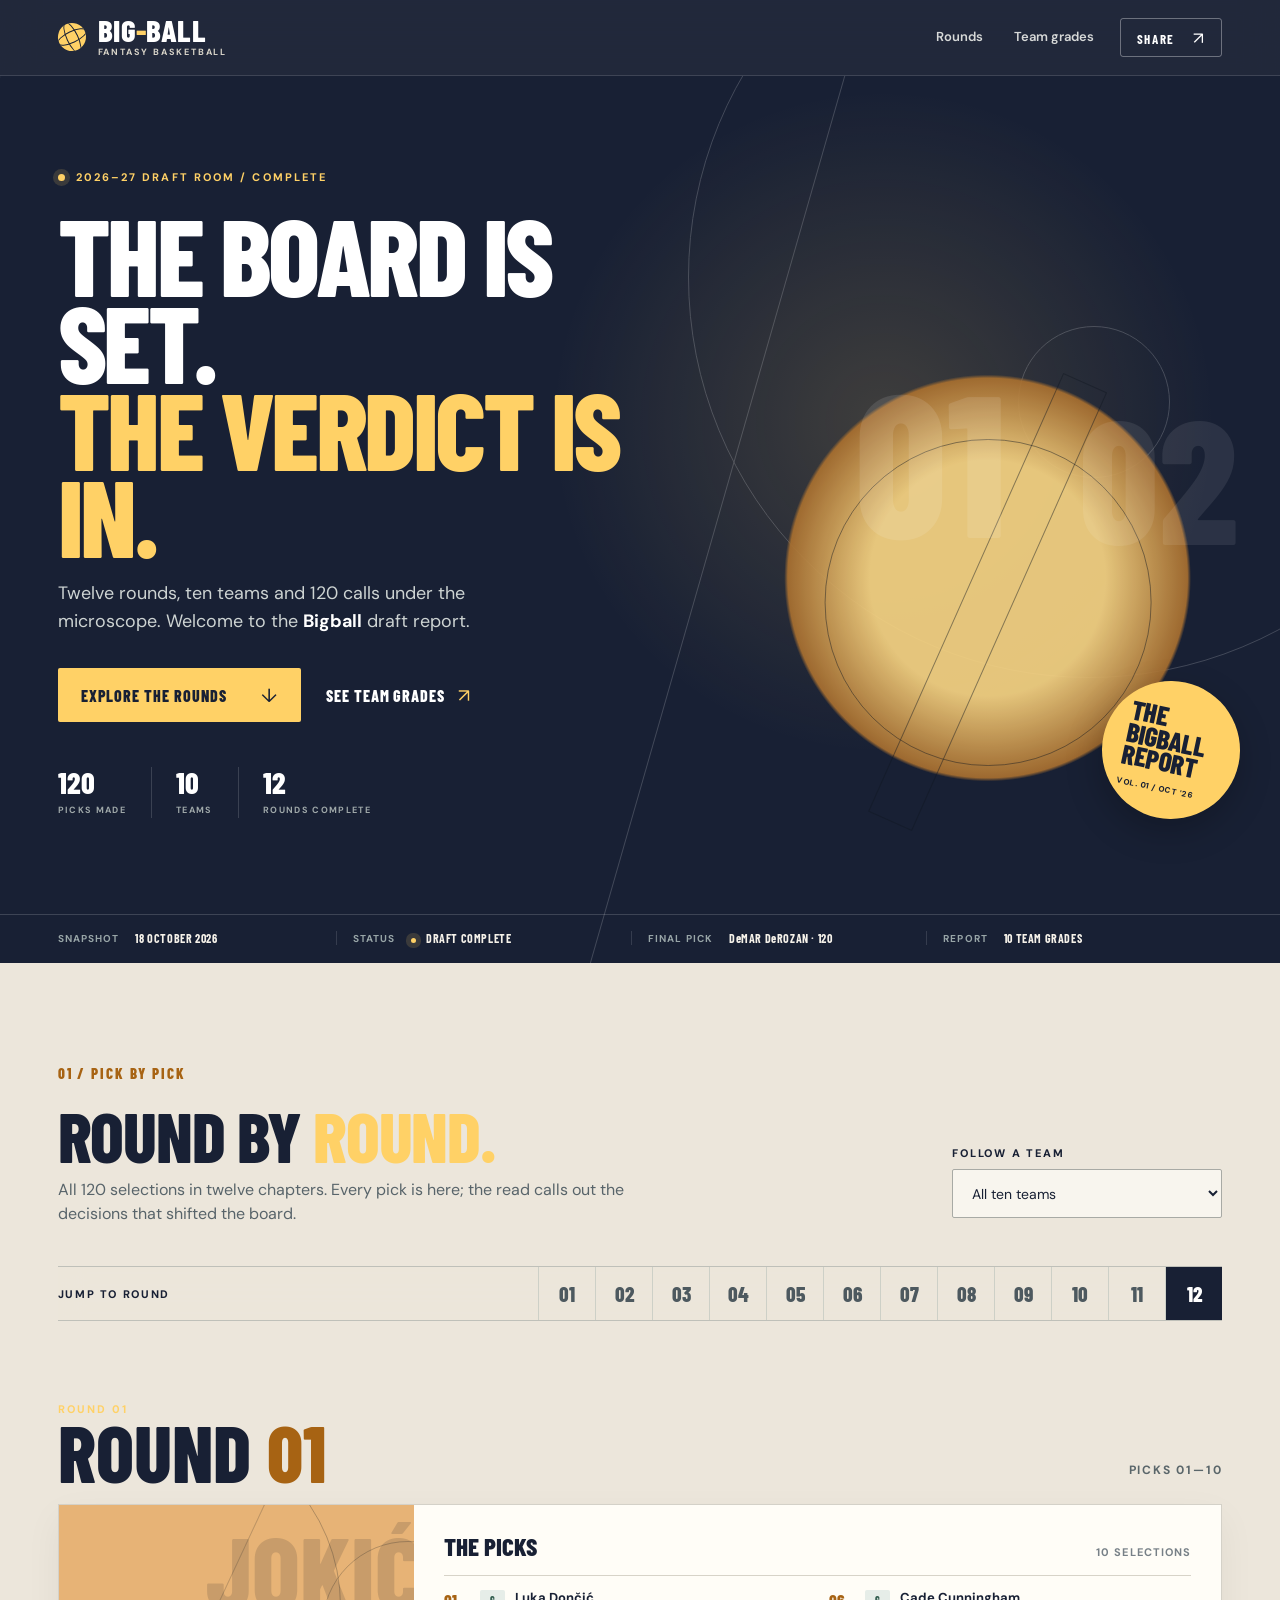
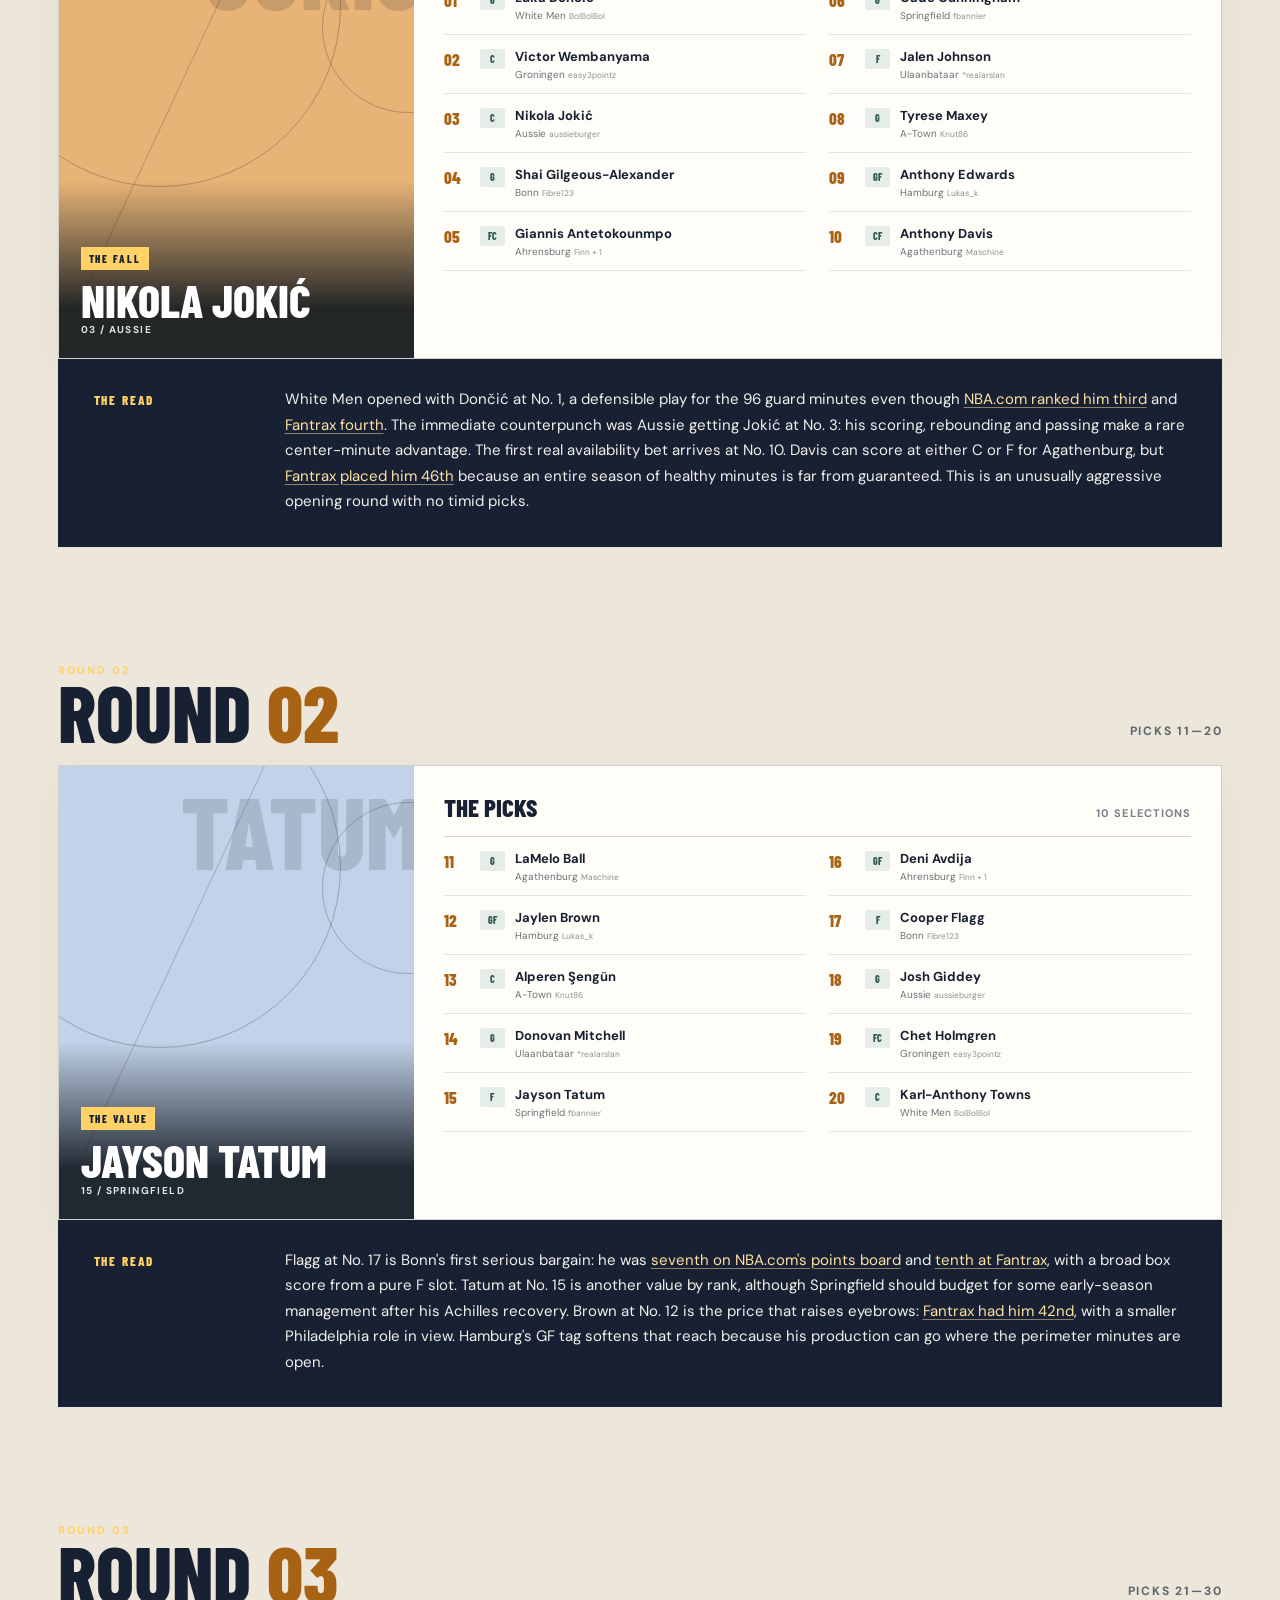
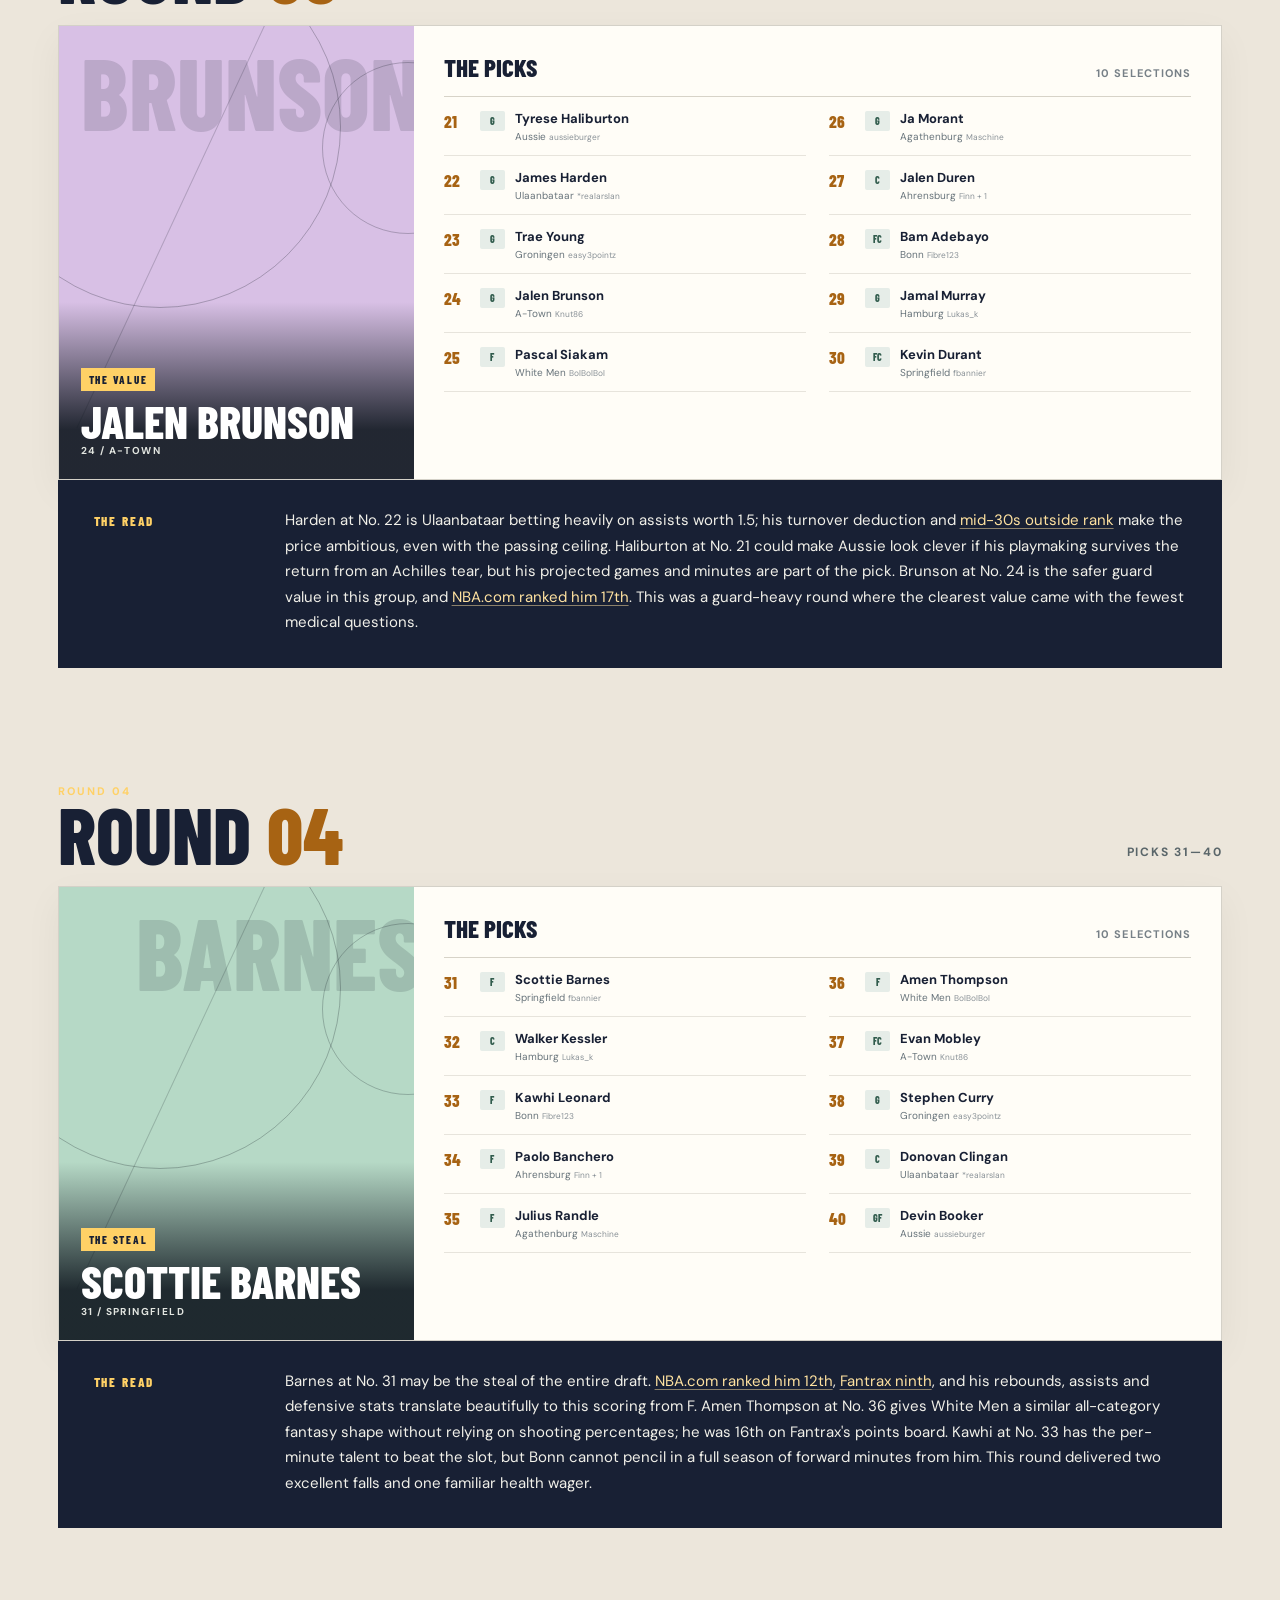
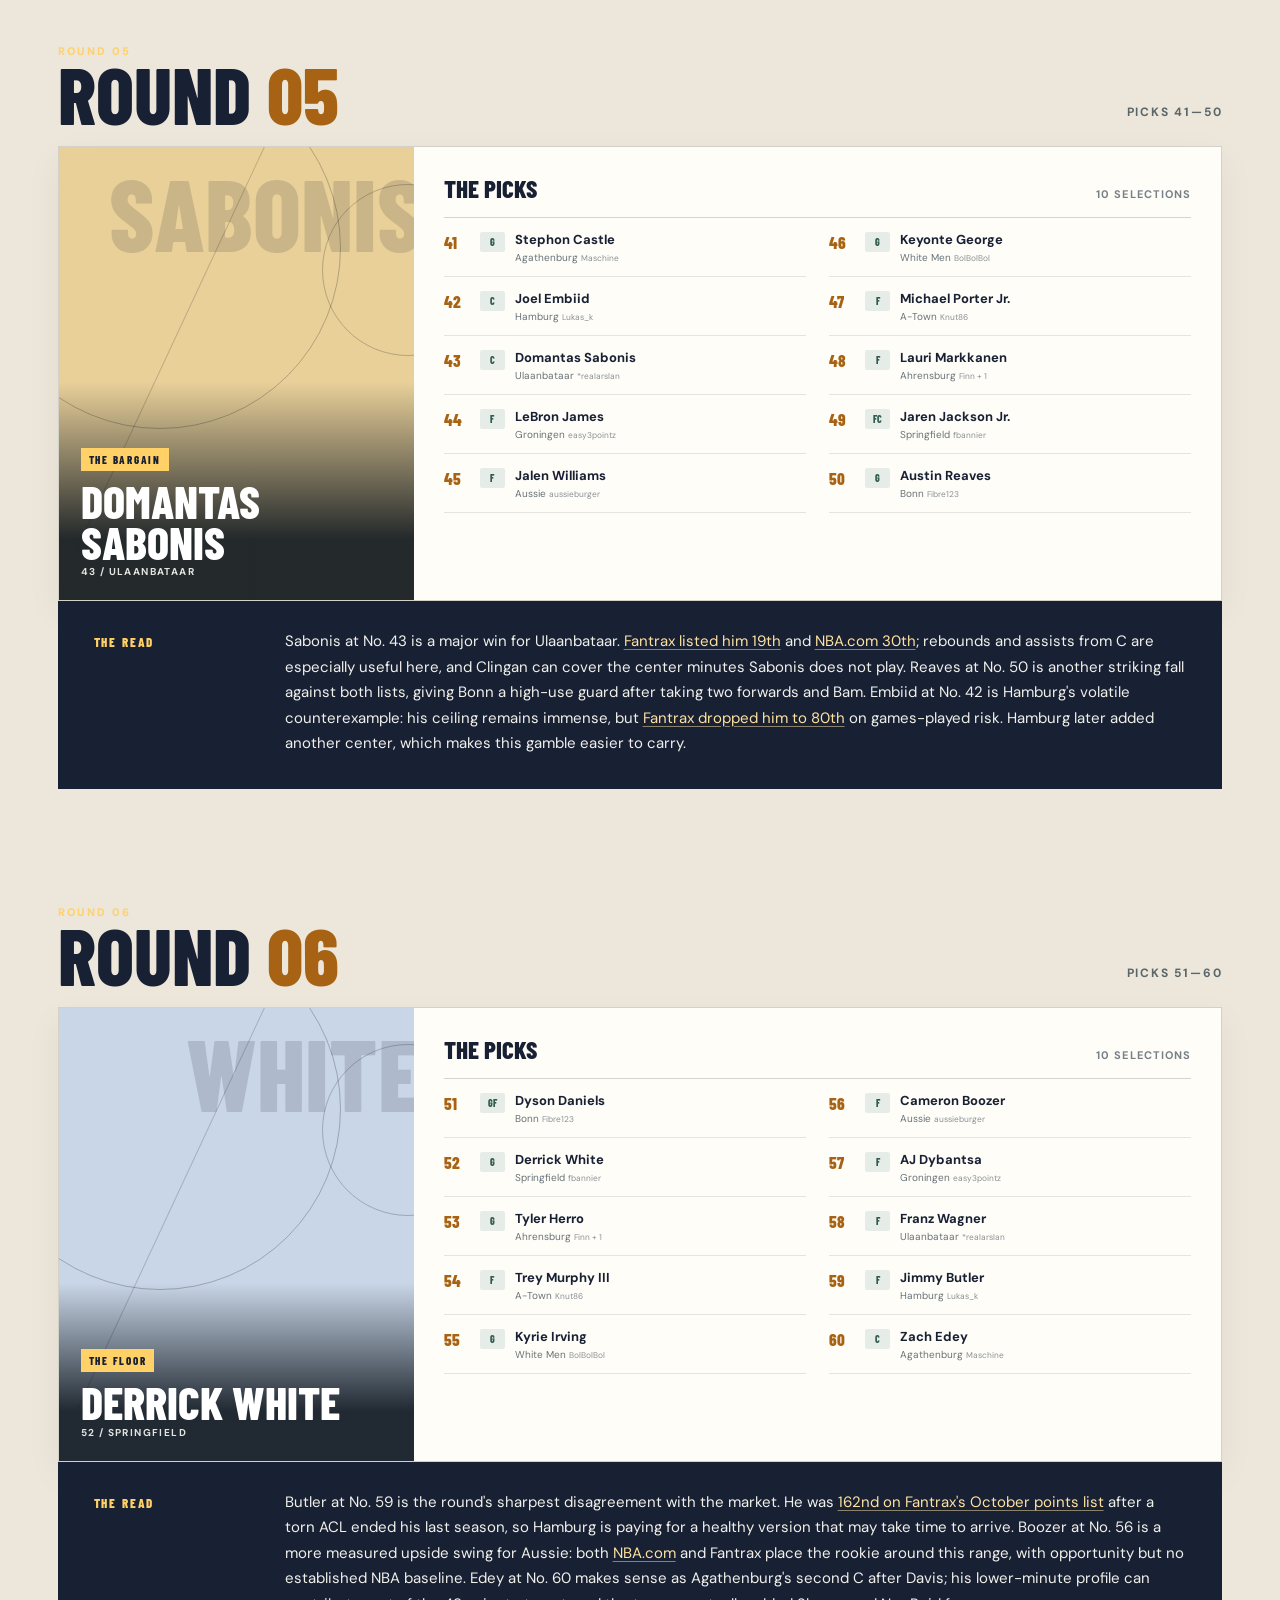
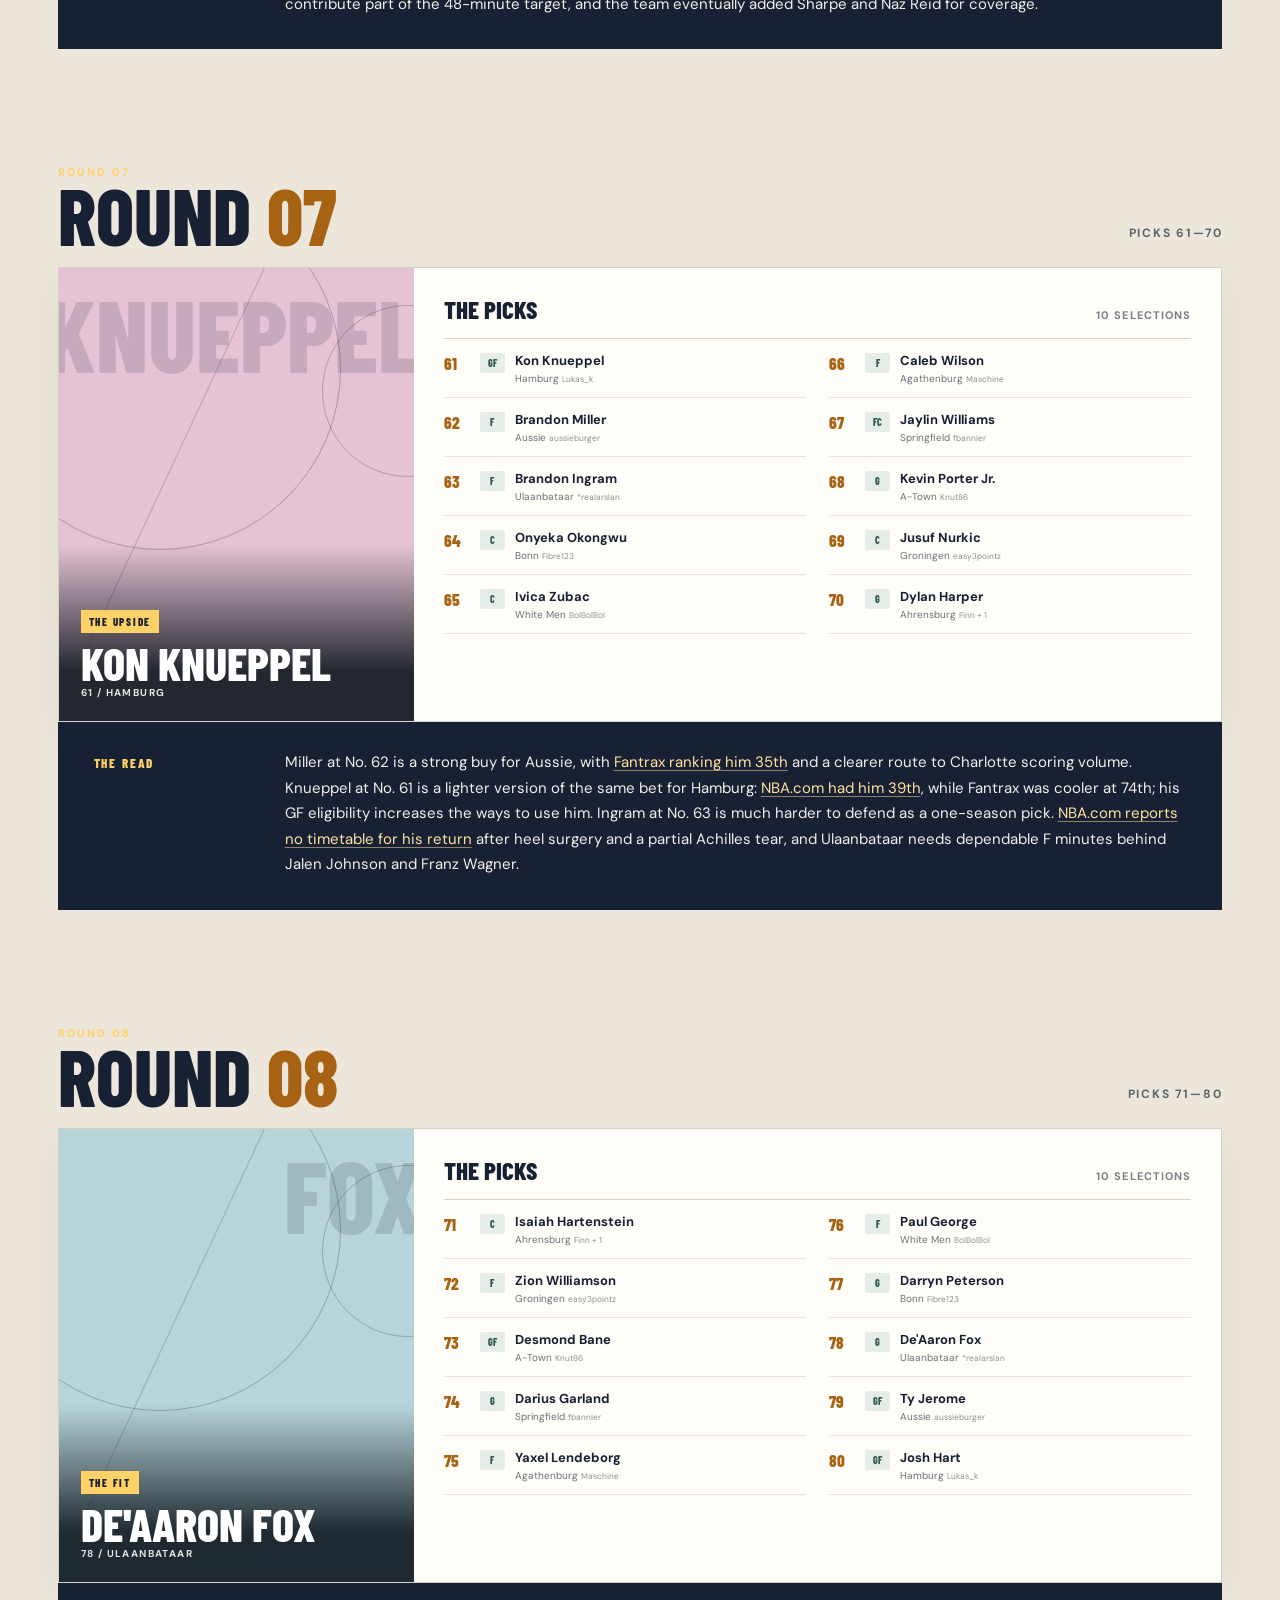
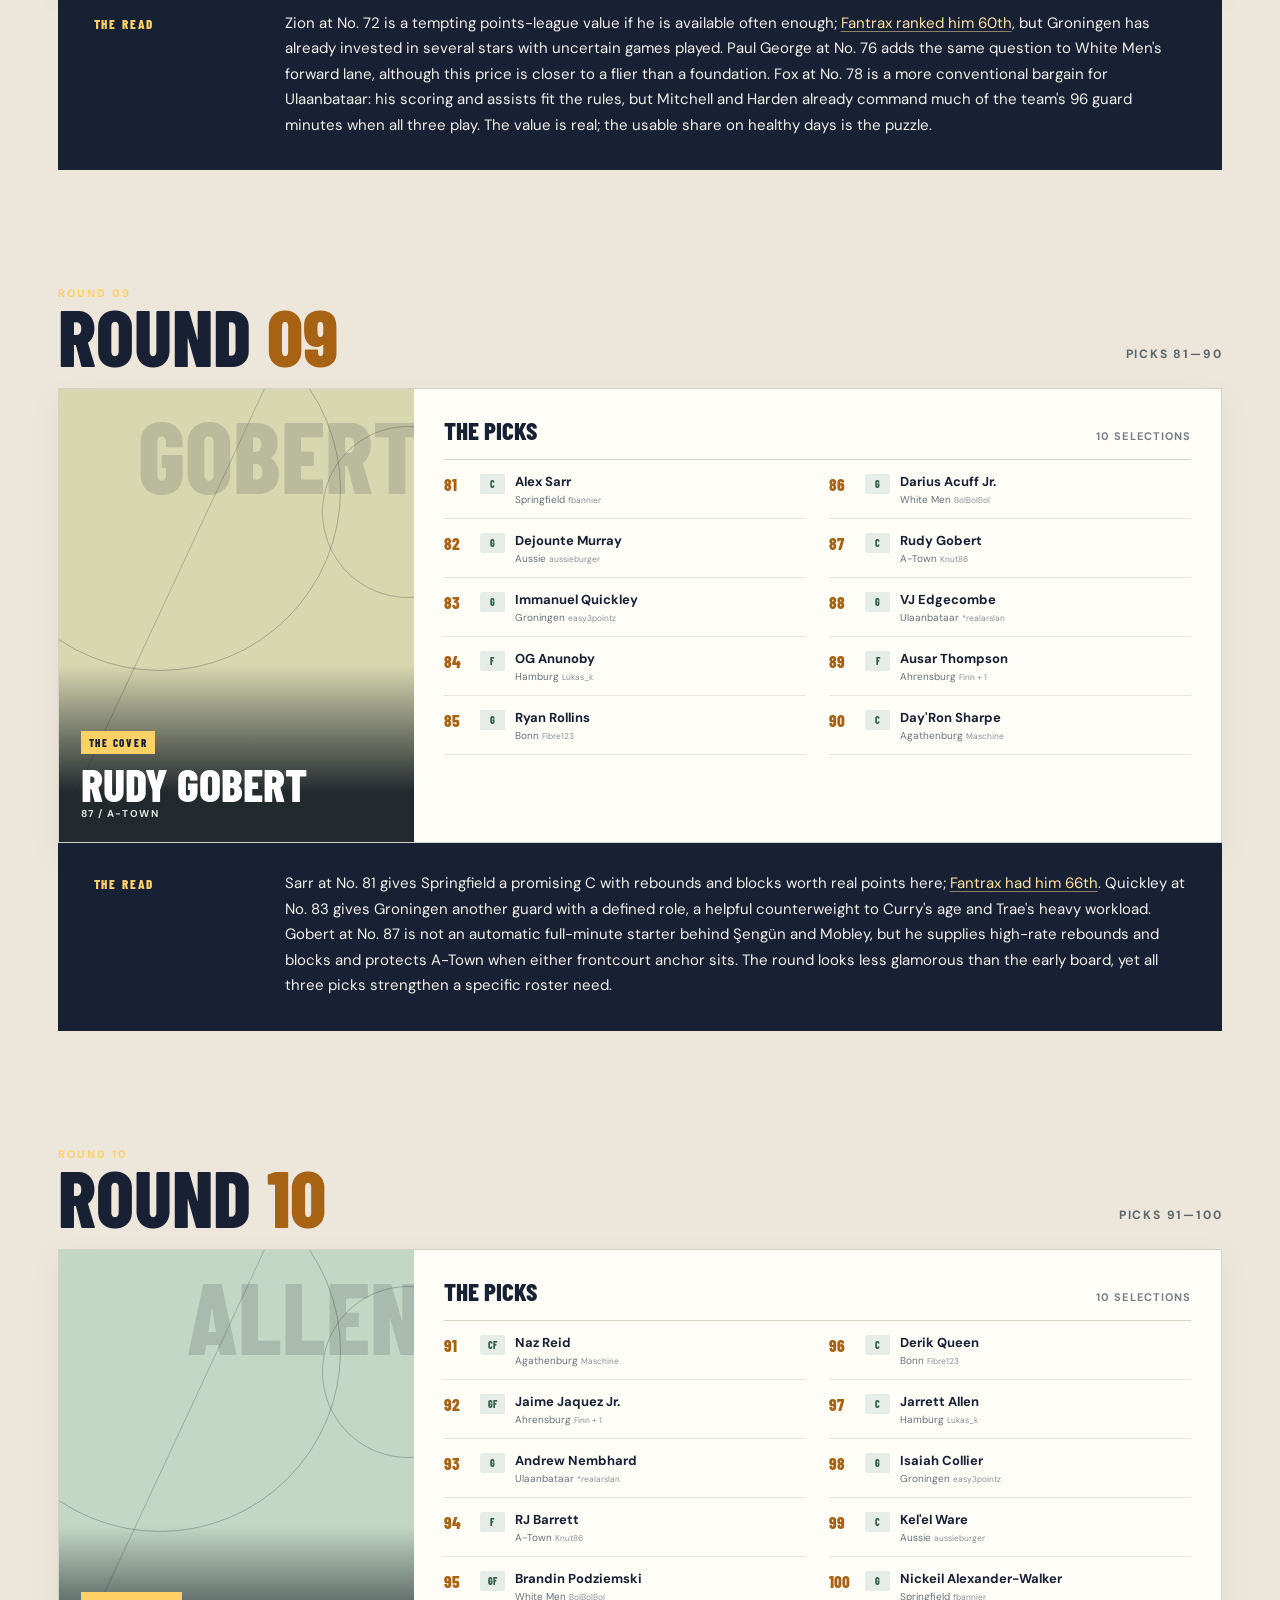
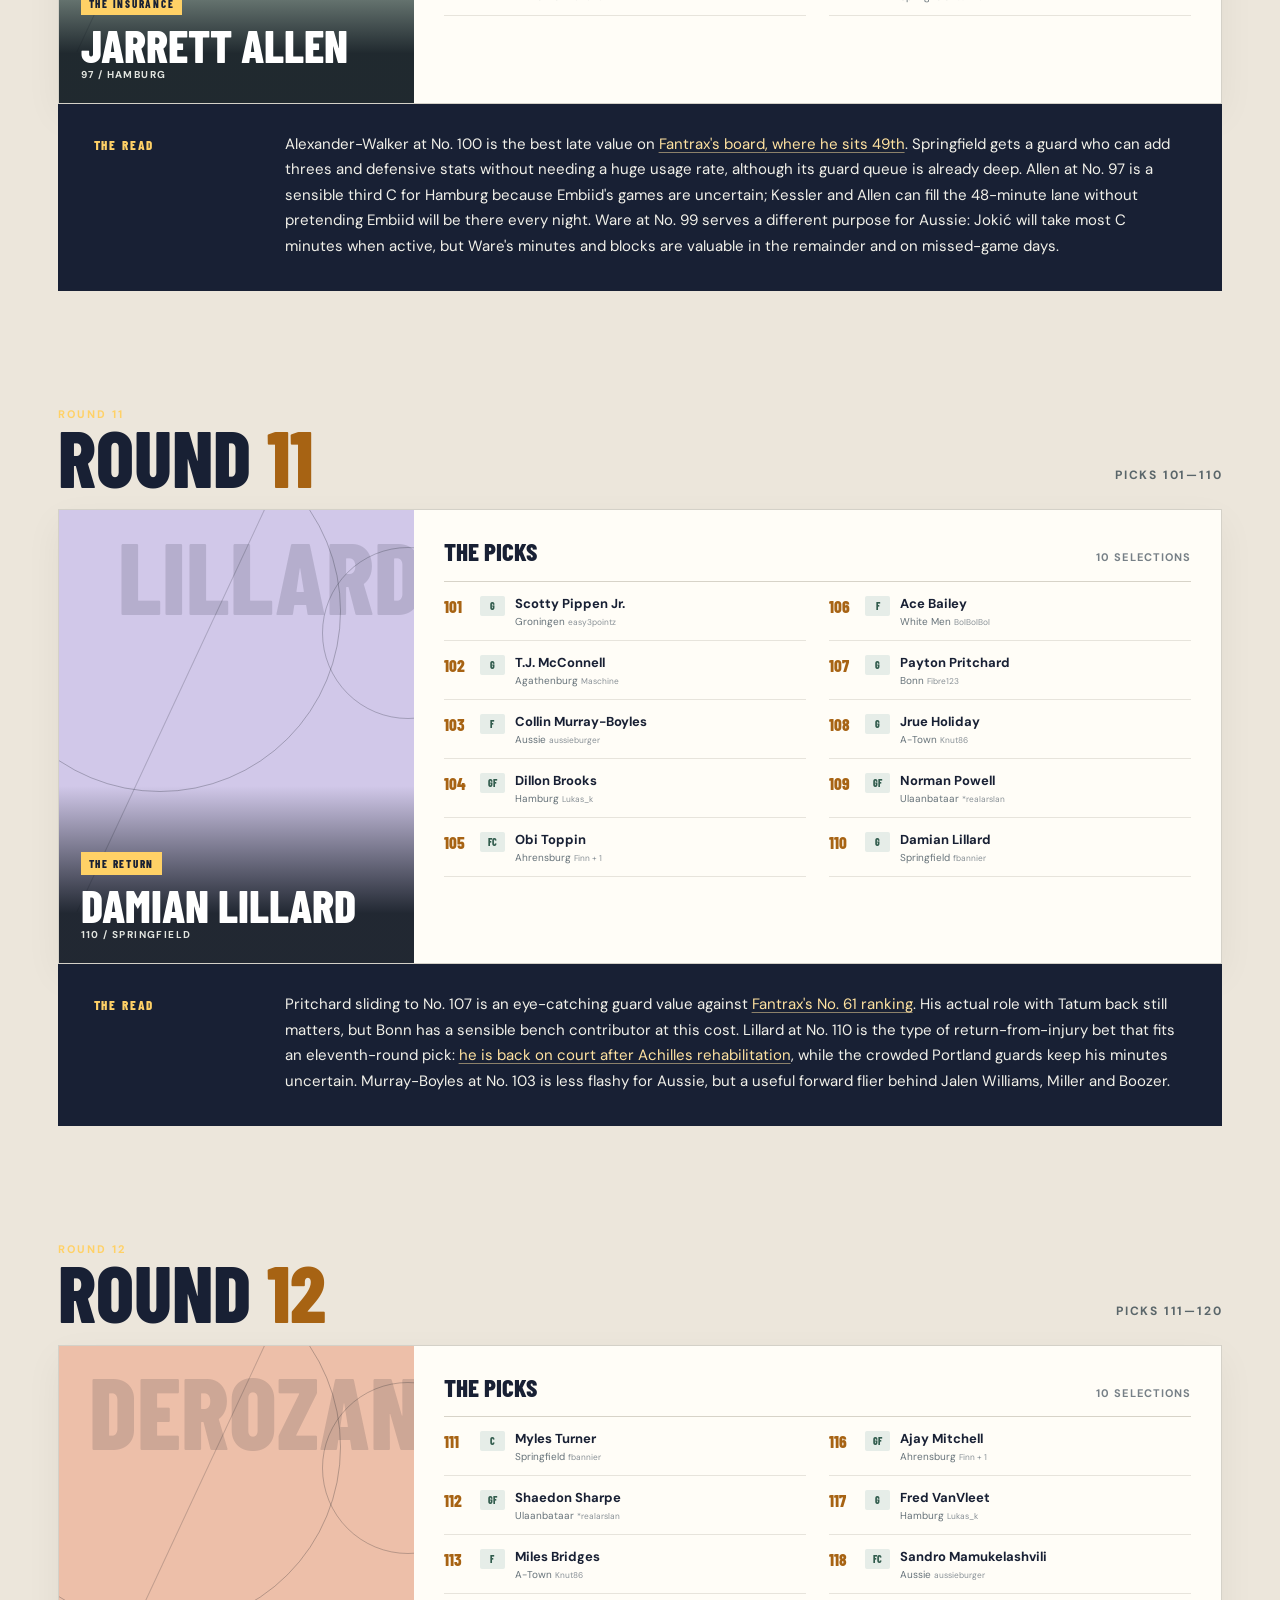
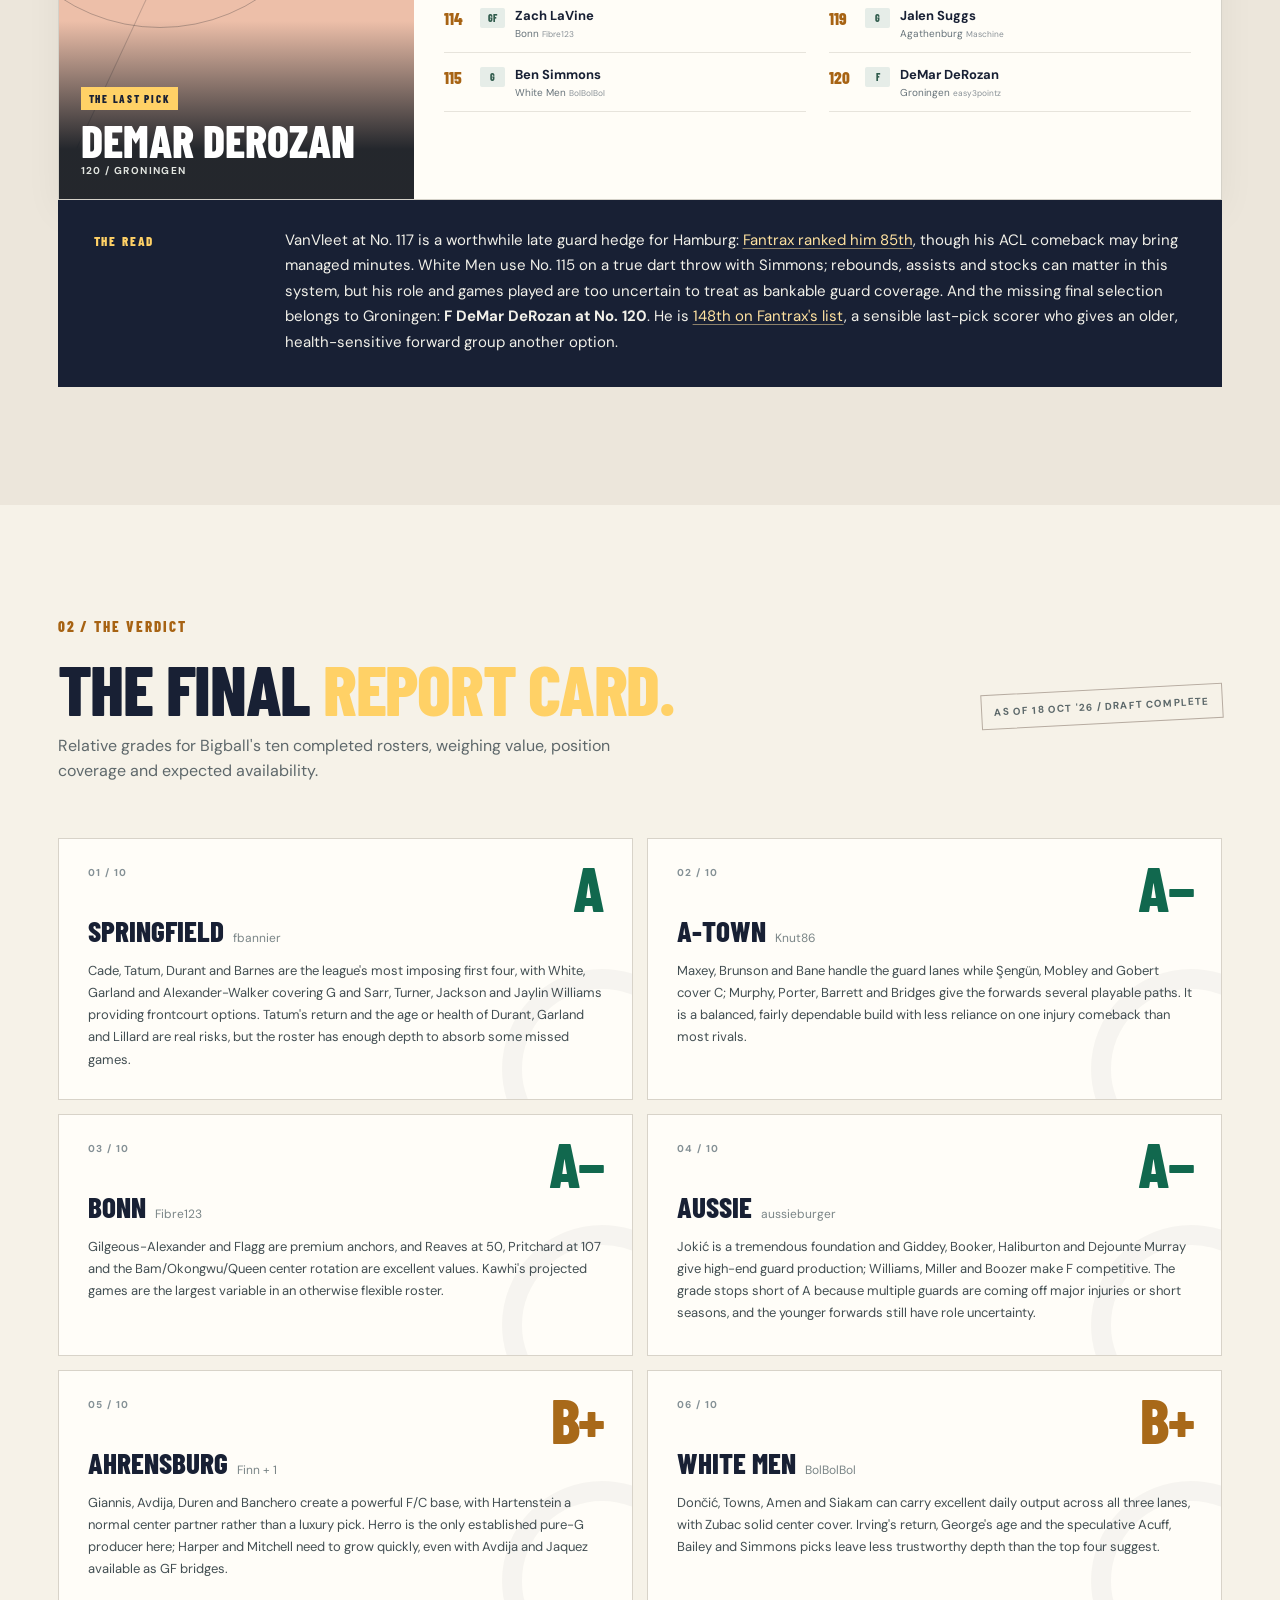
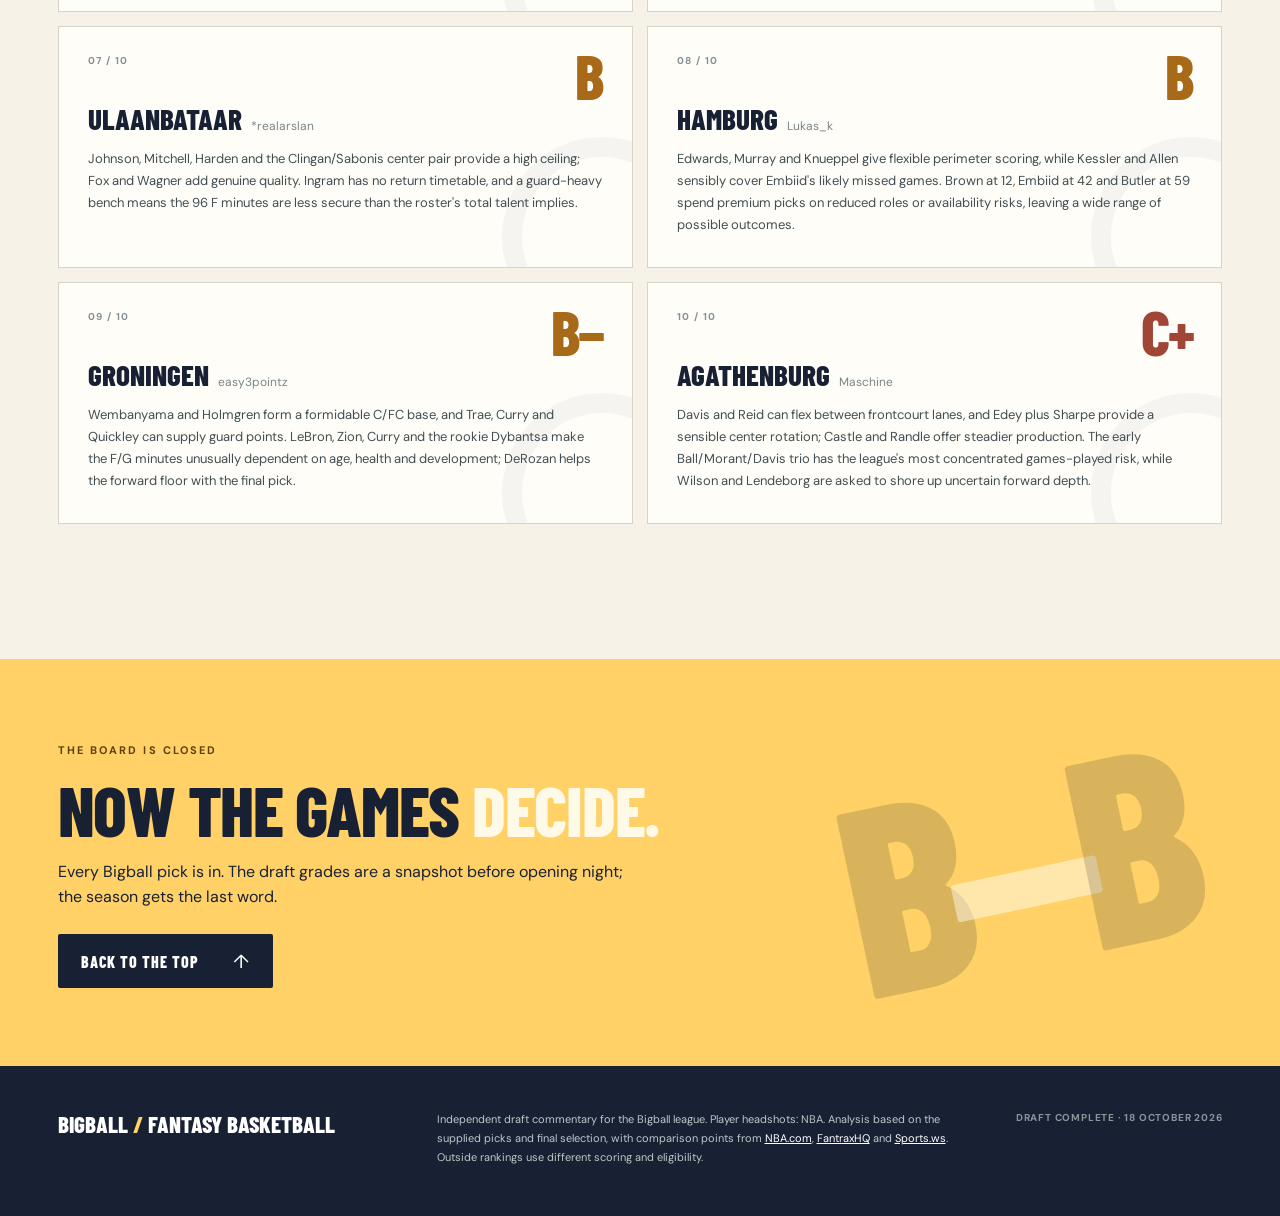
==== bigball-2026/index.html @ b2e14866 "Add files via upload bigball draft" ====
<!doctype html>
<html lang="en">
<head>
  <meta charset="utf-8">
  <meta name="viewport" content="width=device-width, initial-scale=1">
  <meta name="theme-color" content="#182034">
  <meta name="description" content="Bigball's complete 2026–27 fantasy basketball draft: 120 picks, twelve round reads and ten team grades.">
  <meta property="og:title" content="Bigball — The 2026–27 Draft Review">
  <meta property="og:description" content="120 picks. 10 teams. One finished draft. Read the round-by-round analysis and team grades.">
  <title>Bigball — The 2026–27 Draft Review</title>
  <link rel="icon" type="image/svg+xml" href="./favicon.svg">
  <link rel="preconnect" href="https://fonts.googleapis.com">
  <link rel="preconnect" href="https://fonts.gstatic.com" crossorigin>
  <link href="https://fonts.googleapis.com/css2?family=Barlow+Condensed:wght@500;600;700;800&family=DM+Sans:wght@400;500;600;700&display=swap" rel="stylesheet">
  <link rel="stylesheet" href="./styles.css">
  <script src="./app.js" defer></script>
</head>
<body>
  <a class="skip-link" href="#main">Skip to analysis</a>
  <header class="site-header">
    <a class="brand" href="#top" aria-label="Bigball home"><span class="brand-ball" aria-hidden="true"></span><span>BIG<span class="brand-dash">-</span>BALL<small>FANTASY BASKETBALL</small></span></a>
    <nav class="top-nav" aria-label="Main navigation"><a href="#rounds">Rounds</a><a href="#grades">Team grades</a></nav>
    <button class="share-button" type="button" id="share-button" aria-label="Share this analysis">SHARE <span aria-hidden="true">↗</span></button>
  </header>

  <main id="main">
    <section class="hero" id="top" aria-labelledby="hero-title">
      <div class="hero-lines" aria-hidden="true"><span></span></div>
      <div class="hero-inner">
        <div class="hero-copy">
          <span class="hero-kicker"><span class="live-dot"></span> 2026–27 DRAFT ROOM / COMPLETE</span>
          <h1 id="hero-title">The board is set.<br><em>The verdict is in.</em></h1>
          <p class="hero-lede">Twelve rounds, ten teams and 120 calls under the microscope. Welcome to the <strong>Bigball</strong> draft report.</p>
          <div class="hero-actions"><a class="primary-button" href="#rounds">EXPLORE THE ROUNDS <span aria-hidden="true">↓</span></a><a class="text-button" href="#grades">SEE TEAM GRADES <span aria-hidden="true">↗</span></a></div>
          <div class="hero-meta"><span><strong>120</strong><small>PICKS MADE</small></span><span><strong>10</strong><small>TEAMS</small></span><span><strong>12</strong><small>ROUNDS COMPLETE</small></span></div>
        </div>
        <div class="hero-visual" aria-label="Featured fantasy basketball players">
          <div class="hero-halo" aria-hidden="true"></div>
          <div class="hero-player hero-player-left"><span class="hero-player-number">01</span><img class="player-portrait " src="https://cdn.nba.com/headshots/nba/latest/1040x760/1629029.png" alt="Luka Dončić" loading="lazy" onerror="this.hidden=true;this.parentElement.classList.add('portrait-unavailable')"></div>
          <div class="hero-player hero-player-right"><span class="hero-player-number">02</span><img class="player-portrait " src="https://cdn.nba.com/headshots/nba/latest/1040x760/1641705.png" alt="Victor Wembanyama" loading="lazy" onerror="this.hidden=true;this.parentElement.classList.add('portrait-unavailable')"></div>
          <div class="hero-sticker"><strong>THE<br>BIGBALL<br>REPORT</strong><span>VOL. 01 / OCT '26</span></div>
        </div>
      </div>
      <div class="snapshot-strip"><div><span>SNAPSHOT</span><strong>18 OCTOBER 2026</strong></div><div><span>STATUS</span><strong><i></i> DRAFT COMPLETE</strong></div><div><span>FINAL PICK</span><strong>DeMAR DeROZAN · 120</strong></div><div><span>REPORT</span><strong>10 TEAM GRADES</strong></div></div>
    </section>

    <section class="rounds-section" id="rounds" aria-labelledby="rounds-title">
      <div class="section-heading"><div><span class="section-index">01 / PICK BY PICK</span><h2 id="rounds-title">Round by <em>round.</em></h2><p>All 120 selections in twelve chapters. Every pick is here; the read calls out the decisions that shifted the board.</p></div><div class="filter-control"><label for="team-filter">FOLLOW A TEAM</label><select id="team-filter"><option value="">All ten teams</option><option value="A-Town">A-Town</option>
<option value="Agathenburg">Agathenburg</option>
<option value="Ahrensburg">Ahrensburg</option>
<option value="Aussie">Aussie</option>
<option value="Bonn">Bonn</option>
<option value="Groningen">Groningen</option>
<option value="Hamburg">Hamburg</option>
<option value="Springfield">Springfield</option>
<option value="Ulaanbataar">Ulaanbataar</option>
<option value="White Men">White Men</option></select><button id="clear-filter" type="button" hidden>Clear filter ×</button></div></div>
      <nav class="round-nav" aria-label="Jump to a round"><span>JUMP TO ROUND</span><a href="#round-01" aria-label="Go to round 1">01</a>
<a href="#round-02" aria-label="Go to round 2">02</a>
<a href="#round-03" aria-label="Go to round 3">03</a>
<a href="#round-04" aria-label="Go to round 4">04</a>
<a href="#round-05" aria-label="Go to round 5">05</a>
<a href="#round-06" aria-label="Go to round 6">06</a>
<a href="#round-07" aria-label="Go to round 7">07</a>
<a href="#round-08" aria-label="Go to round 8">08</a>
<a href="#round-09" aria-label="Go to round 9">09</a>
<a href="#round-10" aria-label="Go to round 10">10</a>
<a href="#round-11" aria-label="Go to round 11">11</a>
<a href="#round-12" aria-label="Go to round 12">12</a></nav>
      <div class="rounds-list">
      <article class="round-section" id="round-01" style="--round-accent:#e7b376">
        <div class="round-heading">
          <div><span class="eyebrow">ROUND 01</span><h3>Round <span>01</span></h3></div>
          <span class="round-range">PICKS 01—10</span>
        </div>
        <div class="round-card">
          <figure class="feature-photo">
            <div class="feature-court" aria-hidden="true"></div>
            <span class="feature-fallback" aria-hidden="true">JOKIĆ</span>
            <img class="player-portrait " src="https://cdn.nba.com/headshots/nba/latest/1040x760/203999.png" alt="Nikola Jokić" loading="lazy" onerror="this.hidden=true;this.parentElement.classList.add('portrait-unavailable')">
            <figcaption><span class="feature-badge">THE FALL</span><strong>Nikola Jokić</strong><small>03 / AUSSIE</small></figcaption>
          </figure>
          <div class="round-content">
            <div class="picks-title"><h4>The picks</h4><span>10 selections</span></div>
            <ol class="picks-list" aria-label="Round 1 picks"><li class="pick-row" data-team="White Men"><span class="pick-number">01</span><span class="pick-position">G</span><span class="pick-player">Luka Dončić</span><span class="pick-team">White Men<small>BolBolBol</small></span></li>
<li class="pick-row" data-team="Groningen"><span class="pick-number">02</span><span class="pick-position">C</span><span class="pick-player">Victor Wembanyama</span><span class="pick-team">Groningen<small>easy3pointz</small></span></li>
<li class="pick-row" data-team="Aussie"><span class="pick-number">03</span><span class="pick-position">C</span><span class="pick-player">Nikola Jokić</span><span class="pick-team">Aussie<small>aussieburger</small></span></li>
<li class="pick-row" data-team="Bonn"><span class="pick-number">04</span><span class="pick-position">G</span><span class="pick-player">Shai Gilgeous-Alexander</span><span class="pick-team">Bonn<small>Fibre123</small></span></li>
<li class="pick-row" data-team="Ahrensburg"><span class="pick-number">05</span><span class="pick-position">FC</span><span class="pick-player">Giannis Antetokounmpo</span><span class="pick-team">Ahrensburg<small>Finn + 1</small></span></li>
<li class="pick-row" data-team="Springfield"><span class="pick-number">06</span><span class="pick-position">G</span><span class="pick-player">Cade Cunningham</span><span class="pick-team">Springfield<small>fbannier</small></span></li>
<li class="pick-row" data-team="Ulaanbataar"><span class="pick-number">07</span><span class="pick-position">F</span><span class="pick-player">Jalen Johnson</span><span class="pick-team">Ulaanbataar<small>*realarslan</small></span></li>
<li class="pick-row" data-team="A-Town"><span class="pick-number">08</span><span class="pick-position">G</span><span class="pick-player">Tyrese Maxey</span><span class="pick-team">A-Town<small>Knut86</small></span></li>
<li class="pick-row" data-team="Hamburg"><span class="pick-number">09</span><span class="pick-position">GF</span><span class="pick-player">Anthony Edwards</span><span class="pick-team">Hamburg<small>Lukas_k</small></span></li>
<li class="pick-row" data-team="Agathenburg"><span class="pick-number">10</span><span class="pick-position">CF</span><span class="pick-player">Anthony Davis</span><span class="pick-team">Agathenburg<small>Maschine</small></span></li></ol>
          </div>
        </div>
        <div class="round-take"><span class="take-label">THE READ</span><p>White Men opened with Dončić at No. 1, a defensible play for the 96 guard minutes even though <a href="https://www.nba.com/news/nba-fantasy-top-150-for-2026-27-points-leagues" target="_blank" rel="noopener noreferrer">NBA.com ranked him third</a> and <a href="https://fantraxhq.com/2026-27-fantasy-basketball-points-league-rankings-updated/" target="_blank" rel="noopener noreferrer">Fantrax fourth</a>. The immediate counterpunch was Aussie getting Jokić at No. 3: his scoring, rebounding and passing make a rare center-minute advantage. The first real availability bet arrives at No. 10. Davis can score at either C or F for Agathenburg, but <a href="https://fantraxhq.com/2026-27-fantasy-basketball-points-league-rankings-updated/" target="_blank" rel="noopener noreferrer">Fantrax placed him 46th</a> because an entire season of healthy minutes is far from guaranteed. This is an unusually aggressive opening round with no timid picks.</p></div>
      </article>
      <article class="round-section" id="round-02" style="--round-accent:#c3d2e9">
        <div class="round-heading">
          <div><span class="eyebrow">ROUND 02</span><h3>Round <span>02</span></h3></div>
          <span class="round-range">PICKS 11—20</span>
        </div>
        <div class="round-card">
          <figure class="feature-photo">
            <div class="feature-court" aria-hidden="true"></div>
            <span class="feature-fallback" aria-hidden="true">TATUM</span>
            <img class="player-portrait " src="https://cdn.nba.com/headshots/nba/latest/1040x760/1628369.png" alt="Jayson Tatum" loading="lazy" onerror="this.hidden=true;this.parentElement.classList.add('portrait-unavailable')">
            <figcaption><span class="feature-badge">THE VALUE</span><strong>Jayson Tatum</strong><small>15 / SPRINGFIELD</small></figcaption>
          </figure>
          <div class="round-content">
            <div class="picks-title"><h4>The picks</h4><span>10 selections</span></div>
            <ol class="picks-list" aria-label="Round 2 picks"><li class="pick-row" data-team="Agathenburg"><span class="pick-number">11</span><span class="pick-position">G</span><span class="pick-player">LaMelo Ball</span><span class="pick-team">Agathenburg<small>Maschine</small></span></li>
<li class="pick-row" data-team="Hamburg"><span class="pick-number">12</span><span class="pick-position">GF</span><span class="pick-player">Jaylen Brown</span><span class="pick-team">Hamburg<small>Lukas_k</small></span></li>
<li class="pick-row" data-team="A-Town"><span class="pick-number">13</span><span class="pick-position">C</span><span class="pick-player">Alperen Şengün</span><span class="pick-team">A-Town<small>Knut86</small></span></li>
<li class="pick-row" data-team="Ulaanbataar"><span class="pick-number">14</span><span class="pick-position">G</span><span class="pick-player">Donovan Mitchell</span><span class="pick-team">Ulaanbataar<small>*realarslan</small></span></li>
<li class="pick-row" data-team="Springfield"><span class="pick-number">15</span><span class="pick-position">F</span><span class="pick-player">Jayson Tatum</span><span class="pick-team">Springfield<small>fbannier</small></span></li>
<li class="pick-row" data-team="Ahrensburg"><span class="pick-number">16</span><span class="pick-position">GF</span><span class="pick-player">Deni Avdija</span><span class="pick-team">Ahrensburg<small>Finn + 1</small></span></li>
<li class="pick-row" data-team="Bonn"><span class="pick-number">17</span><span class="pick-position">F</span><span class="pick-player">Cooper Flagg</span><span class="pick-team">Bonn<small>Fibre123</small></span></li>
<li class="pick-row" data-team="Aussie"><span class="pick-number">18</span><span class="pick-position">G</span><span class="pick-player">Josh Giddey</span><span class="pick-team">Aussie<small>aussieburger</small></span></li>
<li class="pick-row" data-team="Groningen"><span class="pick-number">19</span><span class="pick-position">FC</span><span class="pick-player">Chet Holmgren</span><span class="pick-team">Groningen<small>easy3pointz</small></span></li>
<li class="pick-row" data-team="White Men"><span class="pick-number">20</span><span class="pick-position">C</span><span class="pick-player">Karl-Anthony Towns</span><span class="pick-team">White Men<small>BolBolBol</small></span></li></ol>
          </div>
        </div>
        <div class="round-take"><span class="take-label">THE READ</span><p>Flagg at No. 17 is Bonn&#x27;s first serious bargain: he was <a href="https://www.nba.com/news/nba-fantasy-top-150-for-2026-27-points-leagues" target="_blank" rel="noopener noreferrer">seventh on NBA.com&#x27;s points board</a> and <a href="https://fantraxhq.com/2026-27-fantasy-basketball-points-league-rankings-updated/" target="_blank" rel="noopener noreferrer">tenth at Fantrax</a>, with a broad box score from a pure F slot. Tatum at No. 15 is another value by rank, although Springfield should budget for some early-season management after his Achilles recovery. Brown at No. 12 is the price that raises eyebrows: <a href="https://fantraxhq.com/2026-27-fantasy-basketball-points-league-rankings-updated/" target="_blank" rel="noopener noreferrer">Fantrax had him 42nd</a>, with a smaller Philadelphia role in view. Hamburg&#x27;s GF tag softens that reach because his production can go where the perimeter minutes are open.</p></div>
      </article>
      <article class="round-section" id="round-03" style="--round-accent:#d8c0e5">
        <div class="round-heading">
          <div><span class="eyebrow">ROUND 03</span><h3>Round <span>03</span></h3></div>
          <span class="round-range">PICKS 21—30</span>
        </div>
        <div class="round-card">
          <figure class="feature-photo">
            <div class="feature-court" aria-hidden="true"></div>
            <span class="feature-fallback" aria-hidden="true">BRUNSON</span>
            <img class="player-portrait " src="https://cdn.nba.com/headshots/nba/latest/1040x760/1628973.png" alt="Jalen Brunson" loading="lazy" onerror="this.hidden=true;this.parentElement.classList.add('portrait-unavailable')">
            <figcaption><span class="feature-badge">THE VALUE</span><strong>Jalen Brunson</strong><small>24 / A-TOWN</small></figcaption>
          </figure>
          <div class="round-content">
            <div class="picks-title"><h4>The picks</h4><span>10 selections</span></div>
            <ol class="picks-list" aria-label="Round 3 picks"><li class="pick-row" data-team="Aussie"><span class="pick-number">21</span><span class="pick-position">G</span><span class="pick-player">Tyrese Haliburton</span><span class="pick-team">Aussie<small>aussieburger</small></span></li>
<li class="pick-row" data-team="Ulaanbataar"><span class="pick-number">22</span><span class="pick-position">G</span><span class="pick-player">James Harden</span><span class="pick-team">Ulaanbataar<small>*realarslan</small></span></li>
<li class="pick-row" data-team="Groningen"><span class="pick-number">23</span><span class="pick-position">G</span><span class="pick-player">Trae Young</span><span class="pick-team">Groningen<small>easy3pointz</small></span></li>
<li class="pick-row" data-team="A-Town"><span class="pick-number">24</span><span class="pick-position">G</span><span class="pick-player">Jalen Brunson</span><span class="pick-team">A-Town<small>Knut86</small></span></li>
<li class="pick-row" data-team="White Men"><span class="pick-number">25</span><span class="pick-position">F</span><span class="pick-player">Pascal Siakam</span><span class="pick-team">White Men<small>BolBolBol</small></span></li>
<li class="pick-row" data-team="Agathenburg"><span class="pick-number">26</span><span class="pick-position">G</span><span class="pick-player">Ja Morant</span><span class="pick-team">Agathenburg<small>Maschine</small></span></li>
<li class="pick-row" data-team="Ahrensburg"><span class="pick-number">27</span><span class="pick-position">C</span><span class="pick-player">Jalen Duren</span><span class="pick-team">Ahrensburg<small>Finn + 1</small></span></li>
<li class="pick-row" data-team="Bonn"><span class="pick-number">28</span><span class="pick-position">FC</span><span class="pick-player">Bam Adebayo</span><span class="pick-team">Bonn<small>Fibre123</small></span></li>
<li class="pick-row" data-team="Hamburg"><span class="pick-number">29</span><span class="pick-position">G</span><span class="pick-player">Jamal Murray</span><span class="pick-team">Hamburg<small>Lukas_k</small></span></li>
<li class="pick-row" data-team="Springfield"><span class="pick-number">30</span><span class="pick-position">FC</span><span class="pick-player">Kevin Durant</span><span class="pick-team">Springfield<small>fbannier</small></span></li></ol>
          </div>
        </div>
        <div class="round-take"><span class="take-label">THE READ</span><p>Harden at No. 22 is Ulaanbataar betting heavily on assists worth 1.5; his turnover deduction and <a href="https://fantraxhq.com/2026-27-fantasy-basketball-points-league-rankings-updated/" target="_blank" rel="noopener noreferrer">mid-30s outside rank</a> make the price ambitious, even with the passing ceiling. Haliburton at No. 21 could make Aussie look clever if his playmaking survives the return from an Achilles tear, but his projected games and minutes are part of the pick. Brunson at No. 24 is the safer guard value in this group, and <a href="https://www.nba.com/news/nba-fantasy-top-150-for-2026-27-points-leagues" target="_blank" rel="noopener noreferrer">NBA.com ranked him 17th</a>. This was a guard-heavy round where the clearest value came with the fewest medical questions.</p></div>
      </article>
      <article class="round-section" id="round-04" style="--round-accent:#b6d9c6">
        <div class="round-heading">
          <div><span class="eyebrow">ROUND 04</span><h3>Round <span>04</span></h3></div>
          <span class="round-range">PICKS 31—40</span>
        </div>
        <div class="round-card">
          <figure class="feature-photo">
            <div class="feature-court" aria-hidden="true"></div>
            <span class="feature-fallback" aria-hidden="true">BARNES</span>
            <img class="player-portrait " src="https://cdn.nba.com/headshots/nba/latest/1040x760/1630567.png" alt="Scottie Barnes" loading="lazy" onerror="this.hidden=true;this.parentElement.classList.add('portrait-unavailable')">
            <figcaption><span class="feature-badge">THE STEAL</span><strong>Scottie Barnes</strong><small>31 / SPRINGFIELD</small></figcaption>
          </figure>
          <div class="round-content">
            <div class="picks-title"><h4>The picks</h4><span>10 selections</span></div>
            <ol class="picks-list" aria-label="Round 4 picks"><li class="pick-row" data-team="Springfield"><span class="pick-number">31</span><span class="pick-position">F</span><span class="pick-player">Scottie Barnes</span><span class="pick-team">Springfield<small>fbannier</small></span></li>
<li class="pick-row" data-team="Hamburg"><span class="pick-number">32</span><span class="pick-position">C</span><span class="pick-player">Walker Kessler</span><span class="pick-team">Hamburg<small>Lukas_k</small></span></li>
<li class="pick-row" data-team="Bonn"><span class="pick-number">33</span><span class="pick-position">F</span><span class="pick-player">Kawhi Leonard</span><span class="pick-team">Bonn<small>Fibre123</small></span></li>
<li class="pick-row" data-team="Ahrensburg"><span class="pick-number">34</span><span class="pick-position">F</span><span class="pick-player">Paolo Banchero</span><span class="pick-team">Ahrensburg<small>Finn + 1</small></span></li>
<li class="pick-row" data-team="Agathenburg"><span class="pick-number">35</span><span class="pick-position">F</span><span class="pick-player">Julius Randle</span><span class="pick-team">Agathenburg<small>Maschine</small></span></li>
<li class="pick-row" data-team="White Men"><span class="pick-number">36</span><span class="pick-position">F</span><span class="pick-player">Amen Thompson</span><span class="pick-team">White Men<small>BolBolBol</small></span></li>
<li class="pick-row" data-team="A-Town"><span class="pick-number">37</span><span class="pick-position">FC</span><span class="pick-player">Evan Mobley</span><span class="pick-team">A-Town<small>Knut86</small></span></li>
<li class="pick-row" data-team="Groningen"><span class="pick-number">38</span><span class="pick-position">G</span><span class="pick-player">Stephen Curry</span><span class="pick-team">Groningen<small>easy3pointz</small></span></li>
<li class="pick-row" data-team="Ulaanbataar"><span class="pick-number">39</span><span class="pick-position">C</span><span class="pick-player">Donovan Clingan</span><span class="pick-team">Ulaanbataar<small>*realarslan</small></span></li>
<li class="pick-row" data-team="Aussie"><span class="pick-number">40</span><span class="pick-position">GF</span><span class="pick-player">Devin Booker</span><span class="pick-team">Aussie<small>aussieburger</small></span></li></ol>
          </div>
        </div>
        <div class="round-take"><span class="take-label">THE READ</span><p>Barnes at No. 31 may be the steal of the entire draft. <a href="https://www.nba.com/news/nba-fantasy-top-150-for-2026-27-points-leagues" target="_blank" rel="noopener noreferrer">NBA.com ranked him 12th</a>, <a href="https://fantraxhq.com/2026-27-fantasy-basketball-points-league-rankings-updated/" target="_blank" rel="noopener noreferrer">Fantrax ninth</a>, and his rebounds, assists and defensive stats translate beautifully to this scoring from F. Amen Thompson at No. 36 gives White Men a similar all-category fantasy shape without relying on shooting percentages; he was 16th on Fantrax&#x27;s points board. Kawhi at No. 33 has the per-minute talent to beat the slot, but Bonn cannot pencil in a full season of forward minutes from him. This round delivered two excellent falls and one familiar health wager.</p></div>
      </article>
      <article class="round-section" id="round-05" style="--round-accent:#e9d099">
        <div class="round-heading">
          <div><span class="eyebrow">ROUND 05</span><h3>Round <span>05</span></h3></div>
          <span class="round-range">PICKS 41—50</span>
        </div>
        <div class="round-card">
          <figure class="feature-photo">
            <div class="feature-court" aria-hidden="true"></div>
            <span class="feature-fallback" aria-hidden="true">SABONIS</span>
            <img class="player-portrait " src="https://cdn.nba.com/headshots/nba/latest/1040x760/1627734.png" alt="Domantas Sabonis" loading="lazy" onerror="this.hidden=true;this.parentElement.classList.add('portrait-unavailable')">
            <figcaption><span class="feature-badge">THE BARGAIN</span><strong>Domantas Sabonis</strong><small>43 / ULAANBATAAR</small></figcaption>
          </figure>
          <div class="round-content">
            <div class="picks-title"><h4>The picks</h4><span>10 selections</span></div>
            <ol class="picks-list" aria-label="Round 5 picks"><li class="pick-row" data-team="Agathenburg"><span class="pick-number">41</span><span class="pick-position">G</span><span class="pick-player">Stephon Castle</span><span class="pick-team">Agathenburg<small>Maschine</small></span></li>
<li class="pick-row" data-team="Hamburg"><span class="pick-number">42</span><span class="pick-position">C</span><span class="pick-player">Joel Embiid</span><span class="pick-team">Hamburg<small>Lukas_k</small></span></li>
<li class="pick-row" data-team="Ulaanbataar"><span class="pick-number">43</span><span class="pick-position">C</span><span class="pick-player">Domantas Sabonis</span><span class="pick-team">Ulaanbataar<small>*realarslan</small></span></li>
<li class="pick-row" data-team="Groningen"><span class="pick-number">44</span><span class="pick-position">F</span><span class="pick-player">LeBron James</span><span class="pick-team">Groningen<small>easy3pointz</small></span></li>
<li class="pick-row" data-team="Aussie"><span class="pick-number">45</span><span class="pick-position">F</span><span class="pick-player">Jalen Williams</span><span class="pick-team">Aussie<small>aussieburger</small></span></li>
<li class="pick-row" data-team="White Men"><span class="pick-number">46</span><span class="pick-position">G</span><span class="pick-player">Keyonte George</span><span class="pick-team">White Men<small>BolBolBol</small></span></li>
<li class="pick-row" data-team="A-Town"><span class="pick-number">47</span><span class="pick-position">F</span><span class="pick-player">Michael Porter Jr.</span><span class="pick-team">A-Town<small>Knut86</small></span></li>
<li class="pick-row" data-team="Ahrensburg"><span class="pick-number">48</span><span class="pick-position">F</span><span class="pick-player">Lauri Markkanen</span><span class="pick-team">Ahrensburg<small>Finn + 1</small></span></li>
<li class="pick-row" data-team="Springfield"><span class="pick-number">49</span><span class="pick-position">FC</span><span class="pick-player">Jaren Jackson Jr.</span><span class="pick-team">Springfield<small>fbannier</small></span></li>
<li class="pick-row" data-team="Bonn"><span class="pick-number">50</span><span class="pick-position">G</span><span class="pick-player">Austin Reaves</span><span class="pick-team">Bonn<small>Fibre123</small></span></li></ol>
          </div>
        </div>
        <div class="round-take"><span class="take-label">THE READ</span><p>Sabonis at No. 43 is a major win for Ulaanbataar. <a href="https://fantraxhq.com/2026-27-fantasy-basketball-points-league-rankings-updated/" target="_blank" rel="noopener noreferrer">Fantrax listed him 19th</a> and <a href="https://www.nba.com/news/nba-fantasy-top-150-for-2026-27-points-leagues" target="_blank" rel="noopener noreferrer">NBA.com 30th</a>; rebounds and assists from C are especially useful here, and Clingan can cover the center minutes Sabonis does not play. Reaves at No. 50 is another striking fall against both lists, giving Bonn a high-use guard after taking two forwards and Bam. Embiid at No. 42 is Hamburg&#x27;s volatile counterexample: his ceiling remains immense, but <a href="https://fantraxhq.com/2026-27-fantasy-basketball-points-league-rankings-updated/" target="_blank" rel="noopener noreferrer">Fantrax dropped him to 80th</a> on games-played risk. Hamburg later added another center, which makes this gamble easier to carry.</p></div>
      </article>
      <article class="round-section" id="round-06" style="--round-accent:#c9d6e7">
        <div class="round-heading">
          <div><span class="eyebrow">ROUND 06</span><h3>Round <span>06</span></h3></div>
          <span class="round-range">PICKS 51—60</span>
        </div>
        <div class="round-card">
          <figure class="feature-photo">
            <div class="feature-court" aria-hidden="true"></div>
            <span class="feature-fallback" aria-hidden="true">WHITE</span>
            <img class="player-portrait " src="https://cdn.nba.com/headshots/nba/latest/1040x760/1628401.png" alt="Derrick White" loading="lazy" onerror="this.hidden=true;this.parentElement.classList.add('portrait-unavailable')">
            <figcaption><span class="feature-badge">THE FLOOR</span><strong>Derrick White</strong><small>52 / SPRINGFIELD</small></figcaption>
          </figure>
          <div class="round-content">
            <div class="picks-title"><h4>The picks</h4><span>10 selections</span></div>
            <ol class="picks-list" aria-label="Round 6 picks"><li class="pick-row" data-team="Bonn"><span class="pick-number">51</span><span class="pick-position">GF</span><span class="pick-player">Dyson Daniels</span><span class="pick-team">Bonn<small>Fibre123</small></span></li>
<li class="pick-row" data-team="Springfield"><span class="pick-number">52</span><span class="pick-position">G</span><span class="pick-player">Derrick White</span><span class="pick-team">Springfield<small>fbannier</small></span></li>
<li class="pick-row" data-team="Ahrensburg"><span class="pick-number">53</span><span class="pick-position">G</span><span class="pick-player">Tyler Herro</span><span class="pick-team">Ahrensburg<small>Finn + 1</small></span></li>
<li class="pick-row" data-team="A-Town"><span class="pick-number">54</span><span class="pick-position">F</span><span class="pick-player">Trey Murphy III</span><span class="pick-team">A-Town<small>Knut86</small></span></li>
<li class="pick-row" data-team="White Men"><span class="pick-number">55</span><span class="pick-position">G</span><span class="pick-player">Kyrie Irving</span><span class="pick-team">White Men<small>BolBolBol</small></span></li>
<li class="pick-row" data-team="Aussie"><span class="pick-number">56</span><span class="pick-position">F</span><span class="pick-player">Cameron Boozer</span><span class="pick-team">Aussie<small>aussieburger</small></span></li>
<li class="pick-row" data-team="Groningen"><span class="pick-number">57</span><span class="pick-position">F</span><span class="pick-player">AJ Dybantsa</span><span class="pick-team">Groningen<small>easy3pointz</small></span></li>
<li class="pick-row" data-team="Ulaanbataar"><span class="pick-number">58</span><span class="pick-position">F</span><span class="pick-player">Franz Wagner</span><span class="pick-team">Ulaanbataar<small>*realarslan</small></span></li>
<li class="pick-row" data-team="Hamburg"><span class="pick-number">59</span><span class="pick-position">F</span><span class="pick-player">Jimmy Butler</span><span class="pick-team">Hamburg<small>Lukas_k</small></span></li>
<li class="pick-row" data-team="Agathenburg"><span class="pick-number">60</span><span class="pick-position">C</span><span class="pick-player">Zach Edey</span><span class="pick-team">Agathenburg<small>Maschine</small></span></li></ol>
          </div>
        </div>
        <div class="round-take"><span class="take-label">THE READ</span><p>Butler at No. 59 is the round&#x27;s sharpest disagreement with the market. He was <a href="https://fantraxhq.com/2026-27-fantasy-basketball-points-league-rankings-updated/" target="_blank" rel="noopener noreferrer">162nd on Fantrax&#x27;s October points list</a> after a torn ACL ended his last season, so Hamburg is paying for a healthy version that may take time to arrive. Boozer at No. 56 is a more measured upside swing for Aussie: both <a href="https://www.nba.com/news/nba-fantasy-top-150-for-2026-27-points-leagues" target="_blank" rel="noopener noreferrer">NBA.com</a> and Fantrax place the rookie around this range, with opportunity but no established NBA baseline. Edey at No. 60 makes sense as Agathenburg&#x27;s second C after Davis; his lower-minute profile can contribute part of the 48-minute target, and the team eventually added Sharpe and Naz Reid for coverage.</p></div>
      </article>
      <article class="round-section" id="round-07" style="--round-accent:#e5c3d4">
        <div class="round-heading">
          <div><span class="eyebrow">ROUND 07</span><h3>Round <span>07</span></h3></div>
          <span class="round-range">PICKS 61—70</span>
        </div>
        <div class="round-card">
          <figure class="feature-photo">
            <div class="feature-court" aria-hidden="true"></div>
            <span class="feature-fallback" aria-hidden="true">KNUEPPEL</span>
            <img class="player-portrait " src="https://cdn.nba.com/headshots/nba/latest/1040x760/1642851.png" alt="Kon Knueppel" loading="lazy" onerror="this.hidden=true;this.parentElement.classList.add('portrait-unavailable')">
            <figcaption><span class="feature-badge">THE UPSIDE</span><strong>Kon Knueppel</strong><small>61 / HAMBURG</small></figcaption>
          </figure>
          <div class="round-content">
            <div class="picks-title"><h4>The picks</h4><span>10 selections</span></div>
            <ol class="picks-list" aria-label="Round 7 picks"><li class="pick-row" data-team="Hamburg"><span class="pick-number">61</span><span class="pick-position">GF</span><span class="pick-player">Kon Knueppel</span><span class="pick-team">Hamburg<small>Lukas_k</small></span></li>
<li class="pick-row" data-team="Aussie"><span class="pick-number">62</span><span class="pick-position">F</span><span class="pick-player">Brandon Miller</span><span class="pick-team">Aussie<small>aussieburger</small></span></li>
<li class="pick-row" data-team="Ulaanbataar"><span class="pick-number">63</span><span class="pick-position">F</span><span class="pick-player">Brandon Ingram</span><span class="pick-team">Ulaanbataar<small>*realarslan</small></span></li>
<li class="pick-row" data-team="Bonn"><span class="pick-number">64</span><span class="pick-position">C</span><span class="pick-player">Onyeka Okongwu</span><span class="pick-team">Bonn<small>Fibre123</small></span></li>
<li class="pick-row" data-team="White Men"><span class="pick-number">65</span><span class="pick-position">C</span><span class="pick-player">Ivica Zubac</span><span class="pick-team">White Men<small>BolBolBol</small></span></li>
<li class="pick-row" data-team="Agathenburg"><span class="pick-number">66</span><span class="pick-position">F</span><span class="pick-player">Caleb Wilson</span><span class="pick-team">Agathenburg<small>Maschine</small></span></li>
<li class="pick-row" data-team="Springfield"><span class="pick-number">67</span><span class="pick-position">FC</span><span class="pick-player">Jaylin Williams</span><span class="pick-team">Springfield<small>fbannier</small></span></li>
<li class="pick-row" data-team="A-Town"><span class="pick-number">68</span><span class="pick-position">G</span><span class="pick-player">Kevin Porter Jr.</span><span class="pick-team">A-Town<small>Knut86</small></span></li>
<li class="pick-row" data-team="Groningen"><span class="pick-number">69</span><span class="pick-position">C</span><span class="pick-player">Jusuf Nurkic</span><span class="pick-team">Groningen<small>easy3pointz</small></span></li>
<li class="pick-row" data-team="Ahrensburg"><span class="pick-number">70</span><span class="pick-position">G</span><span class="pick-player">Dylan Harper</span><span class="pick-team">Ahrensburg<small>Finn + 1</small></span></li></ol>
          </div>
        </div>
        <div class="round-take"><span class="take-label">THE READ</span><p>Miller at No. 62 is a strong buy for Aussie, with <a href="https://fantraxhq.com/2026-27-fantasy-basketball-points-league-rankings-updated/" target="_blank" rel="noopener noreferrer">Fantrax ranking him 35th</a> and a clearer route to Charlotte scoring volume. Knueppel at No. 61 is a lighter version of the same bet for Hamburg: <a href="https://www.nba.com/news/nba-fantasy-top-150-for-2026-27-points-leagues" target="_blank" rel="noopener noreferrer">NBA.com had him 39th</a>, while Fantrax was cooler at 74th; his GF eligibility increases the ways to use him. Ingram at No. 63 is much harder to defend as a one-season pick. <a href="https://www.nba.com/news/brandon-ingrams-clippers-debut-on-hold-after-heel-surgery-partial-achilles-tear" target="_blank" rel="noopener noreferrer">NBA.com reports no timetable for his return</a> after heel surgery and a partial Achilles tear, and Ulaanbataar needs dependable F minutes behind Jalen Johnson and Franz Wagner.</p></div>
      </article>
      <article class="round-section" id="round-08" style="--round-accent:#b7d5d9">
        <div class="round-heading">
          <div><span class="eyebrow">ROUND 08</span><h3>Round <span>08</span></h3></div>
          <span class="round-range">PICKS 71—80</span>
        </div>
        <div class="round-card">
          <figure class="feature-photo">
            <div class="feature-court" aria-hidden="true"></div>
            <span class="feature-fallback" aria-hidden="true">FOX</span>
            <img class="player-portrait " src="https://cdn.nba.com/headshots/nba/latest/1040x760/1628368.png" alt="De&#x27;Aaron Fox" loading="lazy" onerror="this.hidden=true;this.parentElement.classList.add('portrait-unavailable')">
            <figcaption><span class="feature-badge">THE FIT</span><strong>De&#x27;Aaron Fox</strong><small>78 / ULAANBATAAR</small></figcaption>
          </figure>
          <div class="round-content">
            <div class="picks-title"><h4>The picks</h4><span>10 selections</span></div>
            <ol class="picks-list" aria-label="Round 8 picks"><li class="pick-row" data-team="Ahrensburg"><span class="pick-number">71</span><span class="pick-position">C</span><span class="pick-player">Isaiah Hartenstein</span><span class="pick-team">Ahrensburg<small>Finn + 1</small></span></li>
<li class="pick-row" data-team="Groningen"><span class="pick-number">72</span><span class="pick-position">F</span><span class="pick-player">Zion Williamson</span><span class="pick-team">Groningen<small>easy3pointz</small></span></li>
<li class="pick-row" data-team="A-Town"><span class="pick-number">73</span><span class="pick-position">GF</span><span class="pick-player">Desmond Bane</span><span class="pick-team">A-Town<small>Knut86</small></span></li>
<li class="pick-row" data-team="Springfield"><span class="pick-number">74</span><span class="pick-position">G</span><span class="pick-player">Darius Garland</span><span class="pick-team">Springfield<small>fbannier</small></span></li>
<li class="pick-row" data-team="Agathenburg"><span class="pick-number">75</span><span class="pick-position">F</span><span class="pick-player">Yaxel Lendeborg</span><span class="pick-team">Agathenburg<small>Maschine</small></span></li>
<li class="pick-row" data-team="White Men"><span class="pick-number">76</span><span class="pick-position">F</span><span class="pick-player">Paul George</span><span class="pick-team">White Men<small>BolBolBol</small></span></li>
<li class="pick-row" data-team="Bonn"><span class="pick-number">77</span><span class="pick-position">G</span><span class="pick-player">Darryn Peterson</span><span class="pick-team">Bonn<small>Fibre123</small></span></li>
<li class="pick-row" data-team="Ulaanbataar"><span class="pick-number">78</span><span class="pick-position">G</span><span class="pick-player">De&#x27;Aaron Fox</span><span class="pick-team">Ulaanbataar<small>*realarslan</small></span></li>
<li class="pick-row" data-team="Aussie"><span class="pick-number">79</span><span class="pick-position">GF</span><span class="pick-player">Ty Jerome</span><span class="pick-team">Aussie<small>aussieburger</small></span></li>
<li class="pick-row" data-team="Hamburg"><span class="pick-number">80</span><span class="pick-position">GF</span><span class="pick-player">Josh Hart</span><span class="pick-team">Hamburg<small>Lukas_k</small></span></li></ol>
          </div>
        </div>
        <div class="round-take"><span class="take-label">THE READ</span><p>Zion at No. 72 is a tempting points-league value if he is available often enough; <a href="https://fantraxhq.com/2026-27-fantasy-basketball-points-league-rankings-updated/" target="_blank" rel="noopener noreferrer">Fantrax ranked him 60th</a>, but Groningen has already invested in several stars with uncertain games played. Paul George at No. 76 adds the same question to White Men&#x27;s forward lane, although this price is closer to a flier than a foundation. Fox at No. 78 is a more conventional bargain for Ulaanbataar: his scoring and assists fit the rules, but Mitchell and Harden already command much of the team&#x27;s 96 guard minutes when all three play. The value is real; the usable share on healthy days is the puzzle.</p></div>
      </article>
      <article class="round-section" id="round-09" style="--round-accent:#d7d7b0">
        <div class="round-heading">
          <div><span class="eyebrow">ROUND 09</span><h3>Round <span>09</span></h3></div>
          <span class="round-range">PICKS 81—90</span>
        </div>
        <div class="round-card">
          <figure class="feature-photo">
            <div class="feature-court" aria-hidden="true"></div>
            <span class="feature-fallback" aria-hidden="true">GOBERT</span>
            <img class="player-portrait " src="https://cdn.nba.com/headshots/nba/latest/1040x760/203497.png" alt="Rudy Gobert" loading="lazy" onerror="this.hidden=true;this.parentElement.classList.add('portrait-unavailable')">
            <figcaption><span class="feature-badge">THE COVER</span><strong>Rudy Gobert</strong><small>87 / A-TOWN</small></figcaption>
          </figure>
          <div class="round-content">
            <div class="picks-title"><h4>The picks</h4><span>10 selections</span></div>
            <ol class="picks-list" aria-label="Round 9 picks"><li class="pick-row" data-team="Springfield"><span class="pick-number">81</span><span class="pick-position">C</span><span class="pick-player">Alex Sarr</span><span class="pick-team">Springfield<small>fbannier</small></span></li>
<li class="pick-row" data-team="Aussie"><span class="pick-number">82</span><span class="pick-position">G</span><span class="pick-player">Dejounte Murray</span><span class="pick-team">Aussie<small>aussieburger</small></span></li>
<li class="pick-row" data-team="Groningen"><span class="pick-number">83</span><span class="pick-position">G</span><span class="pick-player">Immanuel Quickley</span><span class="pick-team">Groningen<small>easy3pointz</small></span></li>
<li class="pick-row" data-team="Hamburg"><span class="pick-number">84</span><span class="pick-position">F</span><span class="pick-player">OG Anunoby</span><span class="pick-team">Hamburg<small>Lukas_k</small></span></li>
<li class="pick-row" data-team="Bonn"><span class="pick-number">85</span><span class="pick-position">G</span><span class="pick-player">Ryan Rollins</span><span class="pick-team">Bonn<small>Fibre123</small></span></li>
<li class="pick-row" data-team="White Men"><span class="pick-number">86</span><span class="pick-position">G</span><span class="pick-player">Darius Acuff Jr.</span><span class="pick-team">White Men<small>BolBolBol</small></span></li>
<li class="pick-row" data-team="A-Town"><span class="pick-number">87</span><span class="pick-position">C</span><span class="pick-player">Rudy Gobert</span><span class="pick-team">A-Town<small>Knut86</small></span></li>
<li class="pick-row" data-team="Ulaanbataar"><span class="pick-number">88</span><span class="pick-position">G</span><span class="pick-player">VJ Edgecombe</span><span class="pick-team">Ulaanbataar<small>*realarslan</small></span></li>
<li class="pick-row" data-team="Ahrensburg"><span class="pick-number">89</span><span class="pick-position">F</span><span class="pick-player">Ausar Thompson</span><span class="pick-team">Ahrensburg<small>Finn + 1</small></span></li>
<li class="pick-row" data-team="Agathenburg"><span class="pick-number">90</span><span class="pick-position">C</span><span class="pick-player">Day&#x27;Ron Sharpe</span><span class="pick-team">Agathenburg<small>Maschine</small></span></li></ol>
          </div>
        </div>
        <div class="round-take"><span class="take-label">THE READ</span><p>Sarr at No. 81 gives Springfield a promising C with rebounds and blocks worth real points here; <a href="https://fantraxhq.com/2026-27-fantasy-basketball-points-league-rankings-updated/" target="_blank" rel="noopener noreferrer">Fantrax had him 66th</a>. Quickley at No. 83 gives Groningen another guard with a defined role, a helpful counterweight to Curry&#x27;s age and Trae&#x27;s heavy workload. Gobert at No. 87 is not an automatic full-minute starter behind Şengün and Mobley, but he supplies high-rate rebounds and blocks and protects A-Town when either frontcourt anchor sits. The round looks less glamorous than the early board, yet all three picks strengthen a specific roster need.</p></div>
      </article>
      <article class="round-section" id="round-10" style="--round-accent:#c2d7c5">
        <div class="round-heading">
          <div><span class="eyebrow">ROUND 10</span><h3>Round <span>10</span></h3></div>
          <span class="round-range">PICKS 91—100</span>
        </div>
        <div class="round-card">
          <figure class="feature-photo">
            <div class="feature-court" aria-hidden="true"></div>
            <span class="feature-fallback" aria-hidden="true">ALLEN</span>
            <img class="player-portrait " src="https://cdn.nba.com/headshots/nba/latest/1040x760/1628386.png" alt="Jarrett Allen" loading="lazy" onerror="this.hidden=true;this.parentElement.classList.add('portrait-unavailable')">
            <figcaption><span class="feature-badge">THE INSURANCE</span><strong>Jarrett Allen</strong><small>97 / HAMBURG</small></figcaption>
          </figure>
          <div class="round-content">
            <div class="picks-title"><h4>The picks</h4><span>10 selections</span></div>
            <ol class="picks-list" aria-label="Round 10 picks"><li class="pick-row" data-team="Agathenburg"><span class="pick-number">91</span><span class="pick-position">CF</span><span class="pick-player">Naz Reid</span><span class="pick-team">Agathenburg<small>Maschine</small></span></li>
<li class="pick-row" data-team="Ahrensburg"><span class="pick-number">92</span><span class="pick-position">GF</span><span class="pick-player">Jaime Jaquez Jr.</span><span class="pick-team">Ahrensburg<small>Finn + 1</small></span></li>
<li class="pick-row" data-team="Ulaanbataar"><span class="pick-number">93</span><span class="pick-position">G</span><span class="pick-player">Andrew Nembhard</span><span class="pick-team">Ulaanbataar<small>*realarslan</small></span></li>
<li class="pick-row" data-team="A-Town"><span class="pick-number">94</span><span class="pick-position">F</span><span class="pick-player">RJ Barrett</span><span class="pick-team">A-Town<small>Knut86</small></span></li>
<li class="pick-row" data-team="White Men"><span class="pick-number">95</span><span class="pick-position">GF</span><span class="pick-player">Brandin Podziemski</span><span class="pick-team">White Men<small>BolBolBol</small></span></li>
<li class="pick-row" data-team="Bonn"><span class="pick-number">96</span><span class="pick-position">C</span><span class="pick-player">Derik Queen</span><span class="pick-team">Bonn<small>Fibre123</small></span></li>
<li class="pick-row" data-team="Hamburg"><span class="pick-number">97</span><span class="pick-position">C</span><span class="pick-player">Jarrett Allen</span><span class="pick-team">Hamburg<small>Lukas_k</small></span></li>
<li class="pick-row" data-team="Groningen"><span class="pick-number">98</span><span class="pick-position">G</span><span class="pick-player">Isaiah Collier</span><span class="pick-team">Groningen<small>easy3pointz</small></span></li>
<li class="pick-row" data-team="Aussie"><span class="pick-number">99</span><span class="pick-position">C</span><span class="pick-player">Kel&#x27;el Ware</span><span class="pick-team">Aussie<small>aussieburger</small></span></li>
<li class="pick-row" data-team="Springfield"><span class="pick-number">100</span><span class="pick-position">G</span><span class="pick-player">Nickeil Alexander-Walker</span><span class="pick-team">Springfield<small>fbannier</small></span></li></ol>
          </div>
        </div>
        <div class="round-take"><span class="take-label">THE READ</span><p>Alexander-Walker at No. 100 is the best late value on <a href="https://fantraxhq.com/2026-27-fantasy-basketball-points-league-rankings-updated/" target="_blank" rel="noopener noreferrer">Fantrax&#x27;s board, where he sits 49th</a>. Springfield gets a guard who can add threes and defensive stats without needing a huge usage rate, although its guard queue is already deep. Allen at No. 97 is a sensible third C for Hamburg because Embiid&#x27;s games are uncertain; Kessler and Allen can fill the 48-minute lane without pretending Embiid will be there every night. Ware at No. 99 serves a different purpose for Aussie: Jokić will take most C minutes when active, but Ware&#x27;s minutes and blocks are valuable in the remainder and on missed-game days.</p></div>
      </article>
      <article class="round-section" id="round-11" style="--round-accent:#d1c8e9">
        <div class="round-heading">
          <div><span class="eyebrow">ROUND 11</span><h3>Round <span>11</span></h3></div>
          <span class="round-range">PICKS 101—110</span>
        </div>
        <div class="round-card">
          <figure class="feature-photo">
            <div class="feature-court" aria-hidden="true"></div>
            <span class="feature-fallback" aria-hidden="true">LILLARD</span>
            <img class="player-portrait " src="https://cdn.nba.com/headshots/nba/latest/1040x760/203081.png" alt="Damian Lillard" loading="lazy" onerror="this.hidden=true;this.parentElement.classList.add('portrait-unavailable')">
            <figcaption><span class="feature-badge">THE RETURN</span><strong>Damian Lillard</strong><small>110 / SPRINGFIELD</small></figcaption>
          </figure>
          <div class="round-content">
            <div class="picks-title"><h4>The picks</h4><span>10 selections</span></div>
            <ol class="picks-list" aria-label="Round 11 picks"><li class="pick-row" data-team="Groningen"><span class="pick-number">101</span><span class="pick-position">G</span><span class="pick-player">Scotty Pippen Jr.</span><span class="pick-team">Groningen<small>easy3pointz</small></span></li>
<li class="pick-row" data-team="Agathenburg"><span class="pick-number">102</span><span class="pick-position">G</span><span class="pick-player">T.J. McConnell</span><span class="pick-team">Agathenburg<small>Maschine</small></span></li>
<li class="pick-row" data-team="Aussie"><span class="pick-number">103</span><span class="pick-position">F</span><span class="pick-player">Collin Murray-Boyles</span><span class="pick-team">Aussie<small>aussieburger</small></span></li>
<li class="pick-row" data-team="Hamburg"><span class="pick-number">104</span><span class="pick-position">GF</span><span class="pick-player">Dillon Brooks</span><span class="pick-team">Hamburg<small>Lukas_k</small></span></li>
<li class="pick-row" data-team="Ahrensburg"><span class="pick-number">105</span><span class="pick-position">FC</span><span class="pick-player">Obi Toppin</span><span class="pick-team">Ahrensburg<small>Finn + 1</small></span></li>
<li class="pick-row" data-team="White Men"><span class="pick-number">106</span><span class="pick-position">F</span><span class="pick-player">Ace Bailey</span><span class="pick-team">White Men<small>BolBolBol</small></span></li>
<li class="pick-row" data-team="Bonn"><span class="pick-number">107</span><span class="pick-position">G</span><span class="pick-player">Payton Pritchard</span><span class="pick-team">Bonn<small>Fibre123</small></span></li>
<li class="pick-row" data-team="A-Town"><span class="pick-number">108</span><span class="pick-position">G</span><span class="pick-player">Jrue Holiday</span><span class="pick-team">A-Town<small>Knut86</small></span></li>
<li class="pick-row" data-team="Ulaanbataar"><span class="pick-number">109</span><span class="pick-position">GF</span><span class="pick-player">Norman Powell</span><span class="pick-team">Ulaanbataar<small>*realarslan</small></span></li>
<li class="pick-row" data-team="Springfield"><span class="pick-number">110</span><span class="pick-position">G</span><span class="pick-player">Damian Lillard</span><span class="pick-team">Springfield<small>fbannier</small></span></li></ol>
          </div>
        </div>
        <div class="round-take"><span class="take-label">THE READ</span><p>Pritchard sliding to No. 107 is an eye-catching guard value against <a href="https://fantraxhq.com/2026-27-fantasy-basketball-points-league-rankings-updated/" target="_blank" rel="noopener noreferrer">Fantrax&#x27;s No. 61 ranking</a>. His actual role with Tatum back still matters, but Bonn has a sensible bench contributor at this cost. Lillard at No. 110 is the type of return-from-injury bet that fits an eleventh-round pick: <a href="https://www.nba.com/news/damian-lillard-is-back-on-the-court-for-the-trail-blazers-with-something-to-prove" target="_blank" rel="noopener noreferrer">he is back on court after Achilles rehabilitation</a>, while the crowded Portland guards keep his minutes uncertain. Murray-Boyles at No. 103 is less flashy for Aussie, but a useful forward flier behind Jalen Williams, Miller and Boozer.</p></div>
      </article>
      <article class="round-section" id="round-12" style="--round-accent:#edbfa9">
        <div class="round-heading">
          <div><span class="eyebrow">ROUND 12</span><h3>Round <span>12</span></h3></div>
          <span class="round-range">PICKS 111—120</span>
        </div>
        <div class="round-card">
          <figure class="feature-photo">
            <div class="feature-court" aria-hidden="true"></div>
            <span class="feature-fallback" aria-hidden="true">DEROZAN</span>
            <img class="player-portrait " src="https://cdn.nba.com/headshots/nba/latest/1040x760/201942.png" alt="DeMar DeRozan" loading="lazy" onerror="this.hidden=true;this.parentElement.classList.add('portrait-unavailable')">
            <figcaption><span class="feature-badge">THE LAST PICK</span><strong>DeMar DeRozan</strong><small>120 / GRONINGEN</small></figcaption>
          </figure>
          <div class="round-content">
            <div class="picks-title"><h4>The picks</h4><span>10 selections</span></div>
            <ol class="picks-list" aria-label="Round 12 picks"><li class="pick-row" data-team="Springfield"><span class="pick-number">111</span><span class="pick-position">C</span><span class="pick-player">Myles Turner</span><span class="pick-team">Springfield<small>fbannier</small></span></li>
<li class="pick-row" data-team="Ulaanbataar"><span class="pick-number">112</span><span class="pick-position">GF</span><span class="pick-player">Shaedon Sharpe</span><span class="pick-team">Ulaanbataar<small>*realarslan</small></span></li>
<li class="pick-row" data-team="A-Town"><span class="pick-number">113</span><span class="pick-position">F</span><span class="pick-player">Miles Bridges</span><span class="pick-team">A-Town<small>Knut86</small></span></li>
<li class="pick-row" data-team="Bonn"><span class="pick-number">114</span><span class="pick-position">GF</span><span class="pick-player">Zach LaVine</span><span class="pick-team">Bonn<small>Fibre123</small></span></li>
<li class="pick-row" data-team="White Men"><span class="pick-number">115</span><span class="pick-position">G</span><span class="pick-player">Ben Simmons</span><span class="pick-team">White Men<small>BolBolBol</small></span></li>
<li class="pick-row" data-team="Ahrensburg"><span class="pick-number">116</span><span class="pick-position">GF</span><span class="pick-player">Ajay Mitchell</span><span class="pick-team">Ahrensburg<small>Finn + 1</small></span></li>
<li class="pick-row" data-team="Hamburg"><span class="pick-number">117</span><span class="pick-position">G</span><span class="pick-player">Fred VanVleet</span><span class="pick-team">Hamburg<small>Lukas_k</small></span></li>
<li class="pick-row" data-team="Aussie"><span class="pick-number">118</span><span class="pick-position">FC</span><span class="pick-player">Sandro Mamukelashvili</span><span class="pick-team">Aussie<small>aussieburger</small></span></li>
<li class="pick-row" data-team="Agathenburg"><span class="pick-number">119</span><span class="pick-position">G</span><span class="pick-player">Jalen Suggs</span><span class="pick-team">Agathenburg<small>Maschine</small></span></li>
<li class="pick-row" data-team="Groningen"><span class="pick-number">120</span><span class="pick-position">F</span><span class="pick-player">DeMar DeRozan</span><span class="pick-team">Groningen<small>easy3pointz</small></span></li></ol>
          </div>
        </div>
        <div class="round-take"><span class="take-label">THE READ</span><p>VanVleet at No. 117 is a worthwhile late guard hedge for Hamburg: <a href="https://fantraxhq.com/2026-27-fantasy-basketball-points-league-rankings-updated/" target="_blank" rel="noopener noreferrer">Fantrax ranked him 85th</a>, though his ACL comeback may bring managed minutes. White Men use No. 115 on a true dart throw with Simmons; rebounds, assists and stocks can matter in this system, but his role and games played are too uncertain to treat as bankable guard coverage. And the missing final selection belongs to Groningen: <strong>F DeMar DeRozan at No. 120</strong>. He is <a href="https://fantraxhq.com/2026-27-fantasy-basketball-points-league-rankings-updated/" target="_blank" rel="noopener noreferrer">148th on Fantrax&#x27;s list</a>, a sensible last-pick scorer who gives an older, health-sensitive forward group another option.</p></div>
      </article></div>
    </section>

    <section class="grades-section" id="grades" aria-labelledby="grades-title">
      <div class="grades-intro"><span class="section-index">02 / THE VERDICT</span><h2 id="grades-title">The final <em>report card.</em></h2><p>Relative grades for Bigball's ten completed rosters, weighing value, position coverage and expected availability.</p><span class="grades-stamp">AS OF 18 OCT '26 / DRAFT COMPLETE</span></div>
      <div class="grades-grid">
      <article class="grade-card grade-a" data-team="Springfield">
        <div class="grade-top"><span class="grade-rank">01 / 10</span><strong class="grade-mark">A</strong></div>
        <div class="grade-name"><h3>Springfield</h3><span>fbannier</span></div>
        <p>Cade, Tatum, Durant and Barnes are the league&#x27;s most imposing first four, with White, Garland and Alexander-Walker covering G and Sarr, Turner, Jackson and Jaylin Williams providing frontcourt options. Tatum&#x27;s return and the age or health of Durant, Garland and Lillard are real risks, but the roster has enough depth to absorb some missed games.</p>
      </article>
      <article class="grade-card grade-a" data-team="A-Town">
        <div class="grade-top"><span class="grade-rank">02 / 10</span><strong class="grade-mark">A−</strong></div>
        <div class="grade-name"><h3>A-Town</h3><span>Knut86</span></div>
        <p>Maxey, Brunson and Bane handle the guard lanes while Şengün, Mobley and Gobert cover C; Murphy, Porter, Barrett and Bridges give the forwards several playable paths. It is a balanced, fairly dependable build with less reliance on one injury comeback than most rivals.</p>
      </article>
      <article class="grade-card grade-a" data-team="Bonn">
        <div class="grade-top"><span class="grade-rank">03 / 10</span><strong class="grade-mark">A−</strong></div>
        <div class="grade-name"><h3>Bonn</h3><span>Fibre123</span></div>
        <p>Gilgeous-Alexander and Flagg are premium anchors, and Reaves at 50, Pritchard at 107 and the Bam/Okongwu/Queen center rotation are excellent values. Kawhi&#x27;s projected games are the largest variable in an otherwise flexible roster.</p>
      </article>
      <article class="grade-card grade-a" data-team="Aussie">
        <div class="grade-top"><span class="grade-rank">04 / 10</span><strong class="grade-mark">A−</strong></div>
        <div class="grade-name"><h3>Aussie</h3><span>aussieburger</span></div>
        <p>Jokić is a tremendous foundation and Giddey, Booker, Haliburton and Dejounte Murray give high-end guard production; Williams, Miller and Boozer make F competitive. The grade stops short of A because multiple guards are coming off major injuries or short seasons, and the younger forwards still have role uncertainty.</p>
      </article>
      <article class="grade-card grade-b" data-team="Ahrensburg">
        <div class="grade-top"><span class="grade-rank">05 / 10</span><strong class="grade-mark">B+</strong></div>
        <div class="grade-name"><h3>Ahrensburg</h3><span>Finn + 1</span></div>
        <p>Giannis, Avdija, Duren and Banchero create a powerful F/C base, with Hartenstein a normal center partner rather than a luxury pick. Herro is the only established pure-G producer here; Harper and Mitchell need to grow quickly, even with Avdija and Jaquez available as GF bridges.</p>
      </article>
      <article class="grade-card grade-b" data-team="White Men">
        <div class="grade-top"><span class="grade-rank">06 / 10</span><strong class="grade-mark">B+</strong></div>
        <div class="grade-name"><h3>White Men</h3><span>BolBolBol</span></div>
        <p>Dončić, Towns, Amen and Siakam can carry excellent daily output across all three lanes, with Zubac solid center cover. Irving&#x27;s return, George&#x27;s age and the speculative Acuff, Bailey and Simmons picks leave less trustworthy depth than the top four suggest.</p>
      </article>
      <article class="grade-card grade-b" data-team="Ulaanbataar">
        <div class="grade-top"><span class="grade-rank">07 / 10</span><strong class="grade-mark">B</strong></div>
        <div class="grade-name"><h3>Ulaanbataar</h3><span>*realarslan</span></div>
        <p>Johnson, Mitchell, Harden and the Clingan/Sabonis center pair provide a high ceiling; Fox and Wagner add genuine quality. Ingram has no return timetable, and a guard-heavy bench means the 96 F minutes are less secure than the roster&#x27;s total talent implies.</p>
      </article>
      <article class="grade-card grade-b" data-team="Hamburg">
        <div class="grade-top"><span class="grade-rank">08 / 10</span><strong class="grade-mark">B</strong></div>
        <div class="grade-name"><h3>Hamburg</h3><span>Lukas_k</span></div>
        <p>Edwards, Murray and Knueppel give flexible perimeter scoring, while Kessler and Allen sensibly cover Embiid&#x27;s likely missed games. Brown at 12, Embiid at 42 and Butler at 59 spend premium picks on reduced roles or availability risks, leaving a wide range of possible outcomes.</p>
      </article>
      <article class="grade-card grade-b" data-team="Groningen">
        <div class="grade-top"><span class="grade-rank">09 / 10</span><strong class="grade-mark">B−</strong></div>
        <div class="grade-name"><h3>Groningen</h3><span>easy3pointz</span></div>
        <p>Wembanyama and Holmgren form a formidable C/FC base, and Trae, Curry and Quickley can supply guard points. LeBron, Zion, Curry and the rookie Dybantsa make the F/G minutes unusually dependent on age, health and development; DeRozan helps the forward floor with the final pick.</p>
      </article>
      <article class="grade-card grade-c" data-team="Agathenburg">
        <div class="grade-top"><span class="grade-rank">10 / 10</span><strong class="grade-mark">C+</strong></div>
        <div class="grade-name"><h3>Agathenburg</h3><span>Maschine</span></div>
        <p>Davis and Reid can flex between frontcourt lanes, and Edey plus Sharpe provide a sensible center rotation; Castle and Randle offer steadier production. The early Ball/Morant/Davis trio has the league&#x27;s most concentrated games-played risk, while Wilson and Lendeborg are asked to shore up uncertain forward depth.</p>
      </article></div>
    </section>

    <section class="closing-section"><div><span class="eyebrow">THE BOARD IS CLOSED</span><h2>Now the games <em>decide.</em></h2><p>Every Bigball pick is in. The draft grades are a snapshot before opening night; the season gets the last word.</p><a class="primary-button" href="#top">BACK TO THE TOP <span aria-hidden="true">↑</span></a></div><div class="closing-mark" aria-hidden="true">B<span>—</span>B</div></section>
  </main>

  <footer class="site-footer"><div class="footer-brand">BIGBALL <span>/</span> FANTASY BASKETBALL</div><p>Independent draft commentary for the Bigball league. Player headshots: NBA. Analysis based on the supplied picks and final selection, with comparison points from <a href="https://www.nba.com/news/nba-fantasy-top-150-for-2026-27-points-leagues" target="_blank" rel="noopener noreferrer">NBA.com</a>, <a href="https://fantraxhq.com/2026-27-fantasy-basketball-points-league-rankings-updated/" target="_blank" rel="noopener noreferrer">FantraxHQ</a> and <a href="https://sports.ws/fantasy-basketball/article/Fantasy_Basketball_Lineup_Demo.html" target="_blank" rel="noopener noreferrer">Sports.ws</a>. Outside rankings use different scoring and eligibility.</p><span>DRAFT COMPLETE · 18 OCTOBER 2026</span></footer>
  <div class="toast" id="toast" role="status" aria-live="polite"></div>
</body>
</html>
---- bigball-2026/styles.css ----
:root {
  --ink: #182034;
  --ink-soft: #293451;
  --paper: #f6f2e8;
  --paper-deep: #ece5d8;
  --card: #fffdf7;
  --orange: #ffd166;
  --orange-deep: #a76313;
  --muted: #69747b;
  --line: #d7d3c8;
  --display: "Barlow Condensed", Impact, "Arial Narrow", sans-serif;
  --body: "DM Sans", Arial, sans-serif;
}

* { box-sizing: border-box; }
html { scroll-behavior: smooth; }
body { margin: 0; background: var(--paper); color: var(--ink); font-family: var(--body); line-height: 1.55; }
button, select { font: inherit; }
button, a { -webkit-tap-highlight-color: transparent; }
a { color: inherit; }
img { display: block; max-width: 100%; }
::selection { background: var(--orange); color: var(--ink); }
:focus-visible { outline: 3px solid var(--orange); outline-offset: 4px; }
.skip-link { position: fixed; z-index: 1000; top: -60px; left: 20px; padding: 10px 16px; background: var(--orange); color: var(--ink); font-weight: 700; }
.skip-link:focus { top: 12px; }

.site-header { position: sticky; top: 0; z-index: 100; height: 76px; display: flex; align-items: center; justify-content: space-between; gap: 26px; padding: 0 clamp(22px, 4.5vw, 78px); background: rgba(24, 32, 52, .96); color: #fff; border-bottom: 1px solid rgba(255,255,255,.13); backdrop-filter: blur(18px); }
.brand { display: inline-flex; align-items: center; gap: 12px; min-width: 190px; text-decoration: none; font: 800 31px/.76 var(--display); letter-spacing: .015em; white-space: nowrap; }
.brand > span:last-child { display: block; }
.brand small { display: block; margin-top: 7px; color: #d9d5c9; font: 700 9px/1 var(--body); letter-spacing: .2em; }
.brand-dash { color: var(--orange); }
.brand-ball { position: relative; width: 28px; height: 28px; flex: 0 0 auto; border-radius: 50%; background: var(--orange); overflow: hidden; transform: rotate(-25deg); }
.brand-ball:before, .brand-ball:after { content: ""; position: absolute; border: 1.5px solid var(--ink); border-radius: 50%; }
.brand-ball:before { width: 30px; height: 10px; left: -2px; top: 8px; }
.brand-ball:after { width: 10px; height: 32px; left: 8px; top: -2px; }
.top-nav { display: flex; gap: clamp(20px, 2.4vw, 42px); align-items: center; margin-left: auto; }
.top-nav a { text-decoration: none; color: #d7d9d8; font-size: 13px; font-weight: 600; transition: color .2s; }
.top-nav a:hover { color: var(--orange); }
.share-button { flex: 0 0 auto; min-height: 39px; padding: 0 16px; border: 1px solid rgba(255,255,255,.34); border-radius: 3px; background: transparent; color: #fff; font: 700 13px var(--display); letter-spacing: .13em; cursor: pointer; transition: background .2s, color .2s; }
.share-button:hover { background: var(--orange); color: var(--ink); }
.share-button span { font: 17px var(--body); margin-left: 13px; }

.hero { position: relative; overflow: hidden; background: var(--ink); color: #fff; }
.hero:before { content: ""; position: absolute; inset: 0; background: radial-gradient(circle at 69% 39%, rgba(255,209,102,.17), transparent 32%), linear-gradient(110deg, rgba(255,255,255,.025) 0 1px, transparent 1px 96px); pointer-events: none; }
.hero-lines { pointer-events: none; position: absolute; inset: 0; opacity: .18; }
.hero-lines:before { content: ""; position: absolute; width: 800px; height: 800px; border: 1px solid #fff; border-radius: 50%; right: -210px; top: -200px; }
.hero-lines:after { content: ""; position: absolute; width: 150px; height: 150px; border: 1px solid #fff; border-radius: 50%; right: 110px; top: 250px; }
.hero-lines span { position: absolute; width: 44%; height: 100%; right: 0; top: 0; border-left: 1px solid #fff; transform: skew(-16deg); }
.hero-inner { position: relative; max-width: 1580px; margin: auto; min-height: 640px; display: grid; grid-template-columns: 54% 46%; align-items: center; padding: 76px clamp(22px, 4.5vw, 78px) 72px; }
.hero-copy { position: relative; z-index: 2; padding: 12px 0 24px; }
.hero-kicker, .eyebrow { display: inline-flex; align-items: center; gap: 11px; font-size: 11px; font-weight: 700; letter-spacing: .19em; color: var(--orange); }
.live-dot, .snapshot-strip i { display: inline-block; height: 7px; width: 7px; border-radius: 50%; background: var(--orange); box-shadow: 0 0 0 5px rgba(255,209,102,.15); }
.hero h1 { max-width: 900px; margin: 21px 0 22px; font: 800 clamp(77px, 8.5vw, 142px)/.8 var(--display); letter-spacing: -.032em; text-transform: uppercase; }
.hero h1 em, .intro-copy h2 em, .section-heading h2 em, .grades-intro h2 em, .closing-section h2 em { color: var(--orange); font-style: normal; }
.hero-lede { max-width: 475px; margin: 0; color: #cdd3d2; font-size: clamp(16px, 1.4vw, 20px); line-height: 1.55; }
.hero-lede strong { color: #fff; }
.hero-actions { display: flex; align-items: center; gap: 25px; flex-wrap: wrap; margin: 33px 0 45px; }
.primary-button { min-height: 54px; display: inline-flex; align-items: center; justify-content: space-between; gap: 34px; padding: 0 23px; background: var(--orange); color: var(--ink); border-radius: 2px; text-decoration: none; font: 800 16px var(--display); letter-spacing: .06em; transition: transform .2s, background .2s; }
.primary-button:hover { background: #ffe19b; transform: translateY(-2px); }
.primary-button span { font: 19px var(--body); }
.text-button { color: #fff; text-decoration: none; font: 800 16px var(--display); letter-spacing: .06em; }
.text-button span { margin-left: 9px; font: 19px var(--body); color: var(--orange); }
.text-button:hover { color: var(--orange); }
.hero-meta { display: flex; gap: 24px; }
.hero-meta > span { padding-right: 25px; border-right: 1px solid rgba(255,255,255,.15); }
.hero-meta > span:last-child { border: 0; }
.hero-meta strong { display: block; font: 800 30px/1 var(--display); }
.hero-meta small { display: block; margin-top: 7px; color: #9fa8a9; font-size: 9px; font-weight: 700; letter-spacing: .15em; }
.hero-visual { position: relative; height: 570px; min-width: 0; align-self: end; }
.hero-halo { position: absolute; height: 480px; width: 480px; left: 50%; bottom: 0; transform: translateX(-43%); border-radius: 50%; background: radial-gradient(circle at 50% 45%, #f6d382 0 33%, #a97030 56%, transparent 57%); opacity: .92; }
.hero-halo:before, .hero-halo:after { content: ""; position: absolute; inset: 16%; border: 1px solid rgba(16,24,32,.45); border-radius: 50%; }
.hero-halo:after { inset: 0 45%; border-radius: 0; transform: rotate(24deg); }
.hero-player { position: absolute; overflow: hidden; bottom: 0; height: 90%; width: 69%; }
.hero-player img { position: absolute; inset: 0; height: 100%; width: 100%; object-fit: contain; object-position: center bottom; filter: drop-shadow(0 15px 27px rgba(0,0,0,.35)); }
.hero-player-left { z-index: 2; left: -4%; transform: scale(1.06); }
.hero-player-right { z-index: 1; right: -12%; transform: scale(.92); opacity: .77; filter: saturate(.8); }
.hero-player-number { position: absolute; top: 8%; right: 10%; color: rgba(255,255,255,.11); font: 800 190px/1 var(--display); }
.hero-sticker { position: absolute; z-index: 3; bottom: 23px; right: -18px; width: 138px; height: 138px; padding: 25px 15px 16px 22px; background: var(--orange); color: var(--ink); border-radius: 50%; transform: rotate(12deg); box-shadow: 0 12px 35px rgba(0,0,0,.23); }
.hero-sticker strong { display: block; font: 800 27px/.84 var(--display); letter-spacing: -.01em; }
.hero-sticker span { display: block; margin-top: 10px; font-size: 8px; font-weight: 800; letter-spacing: .08em; }
.portrait-unavailable .player-portrait { display: none; }
.snapshot-strip { position: relative; display: grid; grid-template-columns: repeat(4, 1fr); gap: 16px; border-top: 1px solid rgba(255,255,255,.16); padding: 16px clamp(22px, 4.5vw, 78px) 18px; max-width: 1580px; margin: auto; }
.snapshot-strip div { display: flex; align-items: center; gap: 16px; }
.snapshot-strip div:not(:last-child) { border-right: 1px solid rgba(255,255,255,.13); }
.snapshot-strip span { color: #98a5a7; font: 700 10px var(--body); letter-spacing: .11em; }
.snapshot-strip strong { color: #f5f1e9; font: 700 12px var(--display); letter-spacing: .05em; }
.snapshot-strip i { height: 5px; width: 5px; margin-right: 7px; vertical-align: middle; }

.section-index { display: inline-block; color: var(--orange-deep); font: 800 15px var(--display); letter-spacing: .13em; }
.section-heading h2, .grades-intro h2, .closing-section h2 { margin: 17px 0 22px; font: 800 clamp(56px, 5.5vw, 89px)/.9 var(--display); text-transform: uppercase; letter-spacing: -.018em; }

.rounds-section { background: #ece6db; padding: 99px clamp(22px, 4.5vw, 78px) 118px; }
.rounds-section > * { max-width: 1424px; margin-left: auto; margin-right: auto; }
.section-heading { display: grid; grid-template-columns: 1fr 270px; gap: 60px; align-items: end; }
.section-heading h2 { margin-bottom: 10px; }
.section-heading p { max-width: 570px; margin: 0; color: #58646a; font-size: 16px; }
.filter-control { display: grid; gap: 9px; padding-bottom: 9px; }
.filter-control label { font: 800 11px var(--body); letter-spacing: .16em; }
.filter-control select { width: 100%; height: 49px; padding: 0 15px; border: 1px solid #a8aaa5; border-radius: 2px; background: #f8f5ee; color: var(--ink); font-size: 14px; cursor: pointer; }
.filter-control button { justify-self: start; padding: 0; color: #8d3c29; background: transparent; border: 0; font-size: 12px; font-weight: 700; cursor: pointer; }
.round-nav { position: sticky; top: 76px; z-index: 50; display: flex; align-items: center; gap: 0; margin-top: 39px; margin-bottom: 75px; min-height: 54px; border-top: 1px solid #bfc0b9; border-bottom: 1px solid #bfc0b9; background: rgba(236,230,219,.95); backdrop-filter: blur(12px); overflow-x: auto; scrollbar-width: none; }
.round-nav::-webkit-scrollbar { display: none; }
.round-nav > span { flex: 1 0 auto; font: 800 11px var(--body); letter-spacing: .15em; }
.round-nav a { min-width: 57px; padding: 14px 16px; color: #4d595f; text-align: center; text-decoration: none; font: 800 21px var(--display); border-left: 1px solid #cdd0c7; transition: color .2s, background .2s; }
.round-nav a:hover, .round-nav a.active { background: var(--ink); color: #fff; }
.round-section { scroll-margin-top: 155px; margin-bottom: 110px; }
.round-section:last-child { margin-bottom: 0; }
.round-heading { display: flex; justify-content: space-between; align-items: end; margin-bottom: 18px; }
.round-heading h3 { margin: -3px 0 0; font: 800 clamp(59px, 6.2vw, 95px)/.86 var(--display); text-transform: uppercase; }
.round-heading h3 span { color: var(--orange-deep); }
.round-range { margin-bottom: 8px; color: #5a666a; font: 700 12px var(--body); letter-spacing: .15em; }
.round-card { display: grid; grid-template-columns: minmax(260px, 355px) 1fr; min-height: 453px; border: 1px solid #d4d1c8; background: var(--card); box-shadow: 0 13px 35px rgba(16,24,32,.05); }
.feature-photo { position: relative; min-height: 453px; margin: 0; overflow: hidden; background: var(--round-accent); }
.feature-photo:before { content: ""; position: absolute; height: 360px; width: 360px; top: -80px; left: -80px; border: 1px solid rgba(16,24,32,.26); border-radius: 50%; }
.feature-photo:after { content: ""; position: absolute; width: 170px; height: 170px; top: 8%; right: -80px; border: 1px solid rgba(16,24,32,.24); border-radius: 50%; }
.feature-court { position: absolute; inset: 0; border-left: 1px solid rgba(16,24,32,.2); transform: rotate(25deg) translateX(30%); }
.feature-fallback { position: absolute; right: -8px; top: 5%; width: 110%; color: rgba(16,24,32,.14); text-align: right; font: 800 100px/.85 var(--display); overflow-wrap: anywhere; }
.feature-photo img { position: absolute; z-index: 1; top: 14%; left: -9%; height: 83%; width: 118%; object-fit: contain; object-position: center bottom; filter: drop-shadow(0 15px 14px rgba(16,24,32,.24)); }
.feature-photo figcaption { position: absolute; z-index: 2; left: 0; bottom: 0; right: 0; display: grid; justify-items: start; gap: 3px; padding: 66px 22px 22px; background: linear-gradient(transparent, rgba(16,24,32,.91) 72%); }
.feature-badge { margin-bottom: 6px; padding: 5px 8px; background: var(--orange); color: var(--ink); font: 800 11px var(--display); letter-spacing: .16em; }
.feature-photo figcaption strong { color: #fff; font: 800 46px/.9 var(--display); text-transform:  uppercase; }
.feature-photo figcaption small { color: #e2e5e0; font: 700 10px var(--body); letter-spacing: .14em; }
.round-content { padding: 26px 30px 24px; min-width: 0; }
.picks-title { display: flex; justify-content: space-between; align-items: baseline; gap: 15px; padding-bottom: 14px; border-bottom: 1px solid var(--line); }
.picks-title h4 { margin: 0; font: 800 25px var(--display); text-transform: uppercase; }
.picks-title span { color: #778087; font-size: 11px; font-weight: 700; text-transform: uppercase; letter-spacing: .1em; }
.picks-list { display: grid; grid-template-columns: 1fr 1fr; grid-auto-flow: column; grid-template-rows: repeat(5, auto); gap: 0 23px; margin: 0; padding: 0; list-style: none; }
.pick-row { display: grid; grid-template-columns: 28px 27px minmax(0,1fr); grid-template-rows: auto auto; align-items: start; gap: 0 8px; min-width: 0; padding: 14px 0 12px; border-bottom: 1px solid #e7e4dc; transition: opacity .25s, background .25s, box-shadow .25s; }
.pick-number { grid-row: 1/3; color: var(--orange-deep); font: 800 17px/1.2 var(--display); }
.pick-position { display: inline-flex; align-items: center; justify-content: center; width: 25px; height: 20px; background: #e6ede8; color: #315c4d; font: 800 10px var(--display); border-radius: 2px; }
.pick-player { min-width: 0; font-size: 13px; font-weight: 700; line-height: 1.25; }
.pick-team { grid-column: 3; color: #67737a; font-size: 10px; line-height: 1.2; }
.pick-team small { display: inline; margin-left: 3px; color: #899197; }
.pick-row.is-dimmed { opacity: .27; }
.pick-row.is-highlighted { background: #fff1cf; box-shadow: -7px 0 0 #fff1cf, 7px 0 0 #fff1cf; }
.round-take { display: grid; grid-template-columns: 164px 1fr; gap: 27px; padding: 28px 36px 32px; background: var(--ink); color: #f1f0e9; }
.take-label { padding-top: 5px; color: var(--orange); font: 800 13px var(--display); letter-spacing: .14em; }
.round-take p { margin: 0; max-width: 1090px; font-size: 15px; line-height: 1.7; }
.round-take a { color: #ffe2a0; text-decoration-color: rgba(255,226,160,.5); text-underline-offset: 3px; }
.round-take a:hover { color: #fff; }

.grades-section { padding: 110px clamp(22px, 4.5vw, 78px) 135px; background: var(--paper); }
.grades-section > * { max-width: 1424px; margin-left: auto; margin-right: auto; }
.grades-intro { position: relative; max-width: 1424px; padding-right: 190px; }
.grades-intro h2 { margin-bottom: 14px; }
.grades-intro p { max-width: 620px; margin: 0 0 54px; color: #5e686b; font-size: 16px; }
.grades-stamp { position: absolute; right: 0; bottom: 60px; padding: 10px 12px; border: 1px solid #b7aca1; color: #5b6769; font: 700 10px var(--body); letter-spacing: .12em; transform: rotate(-3deg); }
.grades-grid { display: grid; grid-template-columns: repeat(2, minmax(0,1fr)); gap: 14px; }
.grade-card { position: relative; min-height: 242px; padding: 27px 29px 28px; border: 1px solid #d8d3c9; background: #fffdf8; overflow: hidden; transition: opacity .25s, transform .2s, box-shadow .2s; }
.grade-card:before { content: ""; position: absolute; width: 160px; height: 160px; right: -70px; bottom: -70px; border: 20px solid rgba(16,24,32,.035); border-radius: 50%; }
.grade-card:hover { transform: translateY(-3px); box-shadow: 0 13px 24px rgba(16,24,32,.08); }
.grade-card.is-dimmed { opacity: .28; }
.grade-card.is-highlighted { border-color: var(--orange); box-shadow: inset 4px 0 0 var(--orange); }
.grade-top { display: flex; align-items: start; justify-content: space-between; }
.grade-rank { color: #849095; font: 700 10px var(--body); letter-spacing: .14em; }
.grade-mark { color: #11684e; font: 800 62px/.7 var(--display); letter-spacing: -.04em; }
.grade-b .grade-mark { color: #a86919; }
.grade-c .grade-mark { color: #a14637; }
.grade-name { display: flex; align-items: baseline; flex-wrap: wrap; gap: 9px; margin-top: 4px; }
.grade-name h3 { margin: 0; font: 800 29px var(--display); text-transform: uppercase; }
.grade-name span { color: #7a8587; font-size: 12px; }
.grade-card p { position: relative; z-index: 1; max-width: 620px; margin: 12px 0 0; color: #424e52; font-size: 13px; line-height: 1.7; }

.closing-section { display: grid; grid-template-columns: 1fr 37%; align-items: center; gap: 50px; min-height: 400px; padding: 78px max(calc((100vw - 1424px)/2), clamp(22px, 4.5vw, 78px)); background: var(--orange); color: var(--ink); overflow: hidden; }
.closing-section .eyebrow { color: #5e400f; }
.closing-section h2 { margin-bottom: 18px; }
.closing-section h2 em { color: #fff9e8; }
.closing-section p { max-width: 575px; margin: 0 0 25px; font-size: 16px; }
.closing-section .primary-button { background: var(--ink); color: #fff; }
.closing-section .primary-button:hover { background: #2d3941; }
.closing-mark { justify-self: center; white-space: nowrap; color: rgba(16,24,32,.16); font: 800 clamp(150px, 21vw, 360px)/.7 var(--display); letter-spacing: -.1em; transform: rotate(-12deg); }
.closing-mark span { color: rgba(255,255,255,.45); }
.site-footer { display: grid; grid-template-columns: 1fr 1.6fr auto; align-items: start; gap: 45px; padding: 44px clamp(22px, 4.5vw, 78px) 50px; background: var(--ink); color: #bfc7c7; }
.footer-brand { color: #fff; font: 800 23px var(--display); white-space: nowrap; }
.footer-brand span { color: var(--orange); }
.site-footer p { margin: 0; max-width: 690px; font-size: 11px; line-height: 1.7; }
.site-footer a { color: #fff; }
.site-footer > span { color: #899698; font-size: 10px; font-weight: 700; letter-spacing: .08em; white-space: nowrap; }
.toast { position: fixed; z-index: 200; right: 24px; bottom: 24px; padding: 12px 17px; background: var(--ink); color: #fff; border-left: 3px solid var(--orange); box-shadow: 0 15px 30px rgba(0,0,0,.2); font-size: 13px; font-weight: 700; opacity: 0; transform: translateY(15px); pointer-events: none; transition: opacity .25s, transform .25s; }
.toast.visible { opacity: 1; transform: translateY(0); }

@media (max-width: 1120px) {
  .hero-inner { grid-template-columns: 60% 40%; min-height: 575px; }
  .hero h1 { font-size: clamp(75px, 9vw, 112px); }
  .hero-visual { height: 490px; }
  .hero-halo { width: 410px; height: 410px; }
  .hero-sticker { right: -4px; }
  .round-card { grid-template-columns: 285px 1fr; }
  .round-content { padding: 20px; }
  .picks-list { column-gap: 15px; }
  .pick-player { font-size: 12px; }
  .site-footer { grid-template-columns: 1fr 2fr; }
  .site-footer > span { grid-column: 1 / -1; }
}

@media (max-width: 820px) {
  .site-header { height: 66px; }
  .top-nav { display: none; }
  .hero-inner { min-height: 650px; grid-template-columns: 1fr; align-items: start; padding-top: 55px; padding-bottom: 0; }
  .hero-copy { z-index: 4; }
  .hero h1 { font-size: clamp(74px, 14vw, 118px); }
  .hero-lede { max-width: 500px; }
  .hero-actions { margin: 25px 0 30px; }
  .hero-meta { display: none; }
  .hero-visual { position: absolute; bottom: 0; right: 0; width: 55%; height: 460px; opacity: .65; }
  .hero-sticker { display: none; }
  .snapshot-strip { grid-template-columns: 1fr 1fr; }
  .snapshot-strip div:nth-child(2) { border-right: 0; }
  .section-heading { grid-template-columns: 1fr; gap: 26px; }
  .filter-control { width: 270px; }
  .round-nav { top: 66px; }
  .round-card { grid-template-columns: 225px 1fr; }
  .feature-photo { min-height: 530px; }
  .feature-photo img { top: 25%; height: 70%; }
  .feature-photo figcaption strong { font-size: 37px; }
  .picks-list { grid-template-columns: 1fr; grid-template-rows: none; grid-auto-flow: row; }
  .pick-row { padding: 9px 0; }
  .round-take { grid-template-columns: 1fr; gap: 8px; padding: 26px; }
  .grades-grid { grid-template-columns: 1fr; }
  .closing-section { grid-template-columns: 1fr; }
  .closing-mark { display: none; }
}

@media (max-width: 580px) {
  .brand { min-width: 0; font-size: 26px; }
  .brand small { font-size: 8px; }
  .brand-ball { width: 23px; height: 23px; }
  .share-button { padding: 0 10px; font-size: 12px; }
  .share-button span { margin-left: 5px; }
  .hero-inner { min-height: 690px; padding-top: 42px; }
  .hero h1 { max-width: 390px; font-size: clamp(65px, 15vw, 92px); }
  .hero-lede { max-width: 290px; font-size: 16px; }
  .hero-actions { align-items: start; flex-direction: column; gap: 18px; }
  .hero-visual { width: 89%; height: 420px; right: -18%; opacity: .7; }
  .hero-halo { width: 370px; height: 370px; }
  .hero-player-left { left: -16%; }
  .hero-player-right { right: -9%; }
  .snapshot-strip { gap: 12px; padding-top: 13px; padding-bottom: 14px; }
  .snapshot-strip div { display: grid; gap: 1px; }
  .snapshot-strip div:not(:last-child) { border: 0; }
  .snapshot-strip strong { font-size: 11px; }
  .section-heading h2, .grades-intro h2, .closing-section h2 { font-size: 60px; }
  .rounds-section { padding-top: 80px; padding-bottom: 80px; }
  .round-nav { margin-top: 28px; margin-bottom: 57px; }
  .round-nav > span { min-width: 105px; }
  .round-nav a { min-width: 49px; padding-left: 12px; padding-right: 12px; }
  .round-section { margin-bottom: 80px; }
  .round-heading h3 { font-size: 64px; }
  .round-range { font-size: 10px; }
  .round-card { grid-template-columns: 1fr; }
  .feature-photo { min-height: 275px; }
  .feature-photo img { top: -8%; left: 34%; width: 75%; height: 112%; }
  .feature-fallback { font-size: 81px; top: -5px; }
  .feature-photo figcaption { left: 19px; bottom: 17px; max-width: 185px; }
  .feature-photo figcaption strong { font-size: 43px; }
  .round-content { padding: 19px 22px 22px; }
  .picks-title { padding-bottom: 8px; }
  .pick-row { grid-template-columns: 31px 30px minmax(0,1fr); }
  .pick-player { font-size: 13px; }
  .pick-team { font-size: 11px; }
  .round-take { padding: 23px 22px 27px; }
  .round-take p { font-size: 14px; }
  .grades-section { padding-top: 82px; padding-bottom: 90px; }
  .grades-intro { padding-right: 0; }
  .grades-stamp { position: static; display: inline-block; margin-bottom: 29px; transform: rotate(0); }
  .grades-intro p { margin-bottom: 26px; }
  .grade-card { min-height: 0; padding: 24px; }
  .closing-section { min-height: 0; padding-top: 73px; padding-bottom: 80px; }
  .site-footer { grid-template-columns: 1fr; gap: 17px; }
  .site-footer > span { grid-column: auto; }
}

@media (prefers-reduced-motion: reduce) { html { scroll-behavior: auto; } *, *:before, *:after { transition-duration: .01ms !important; animation-duration: .01ms !important; } }
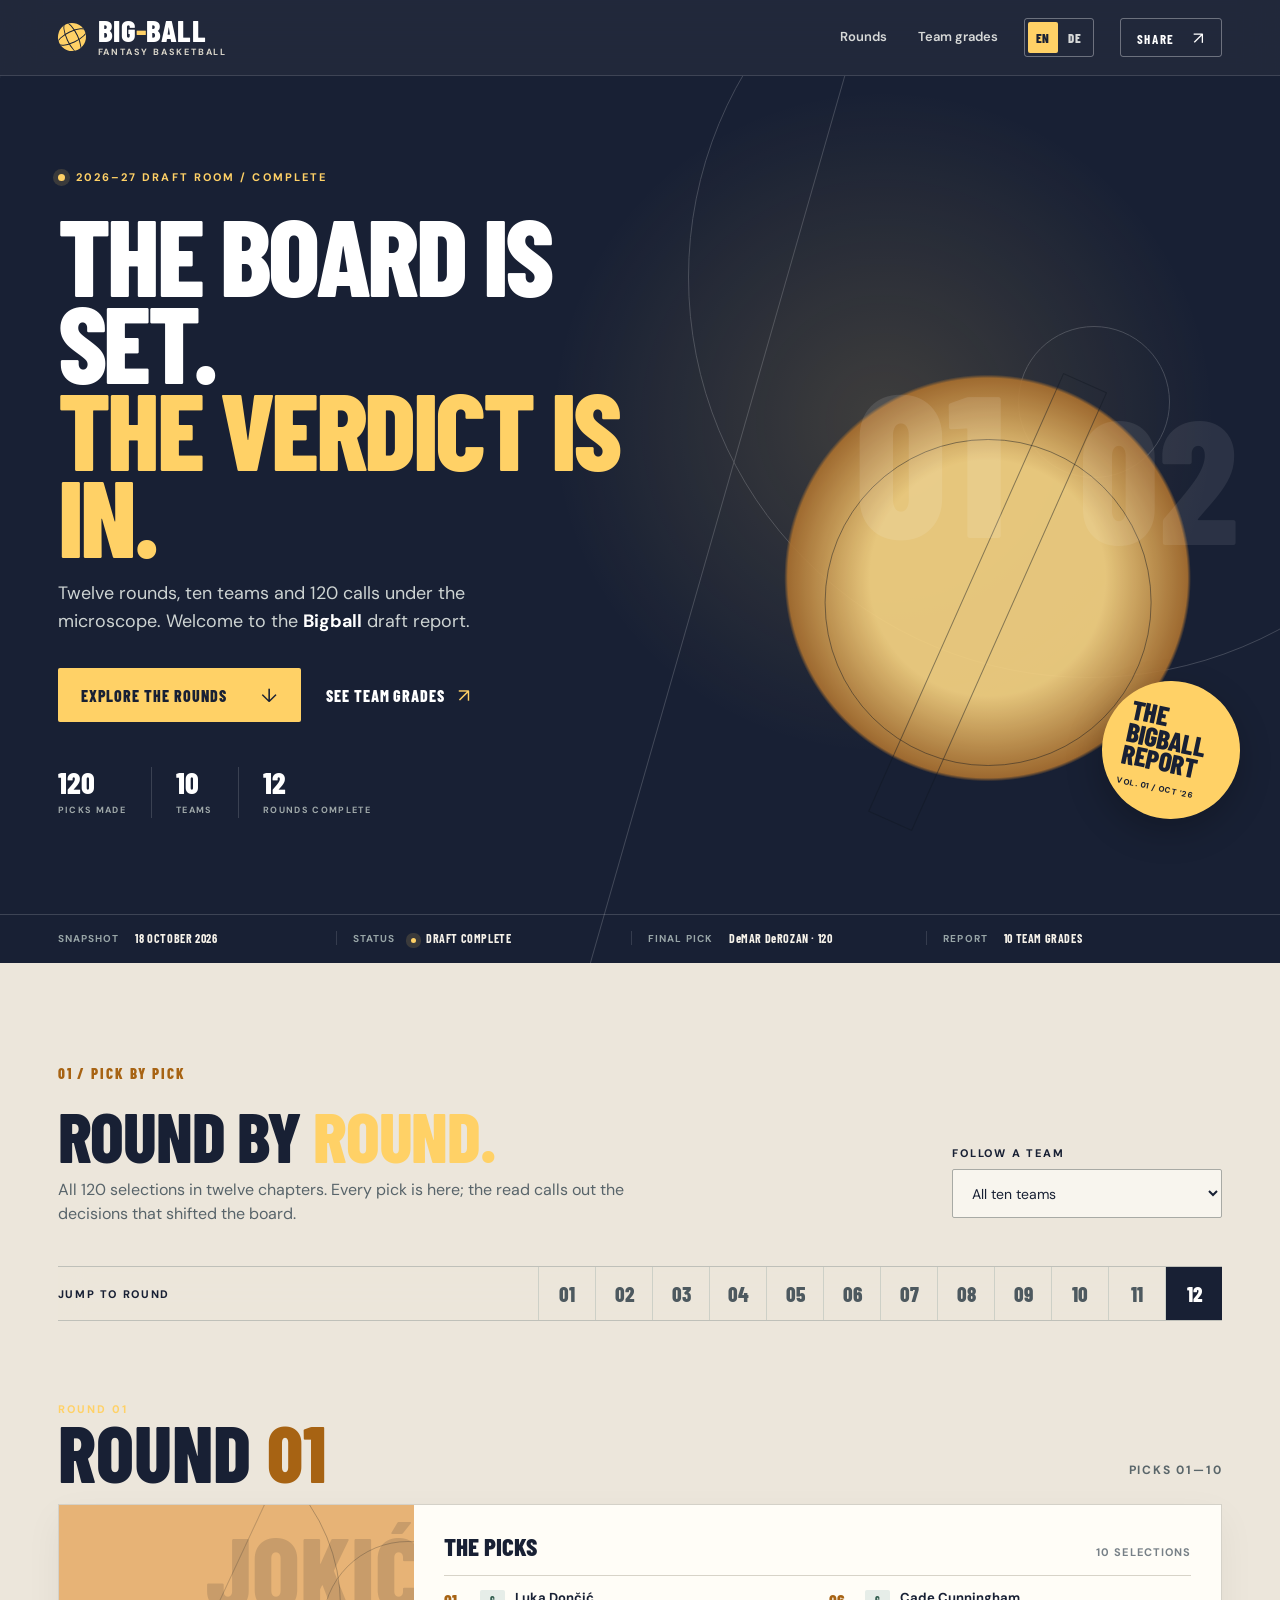
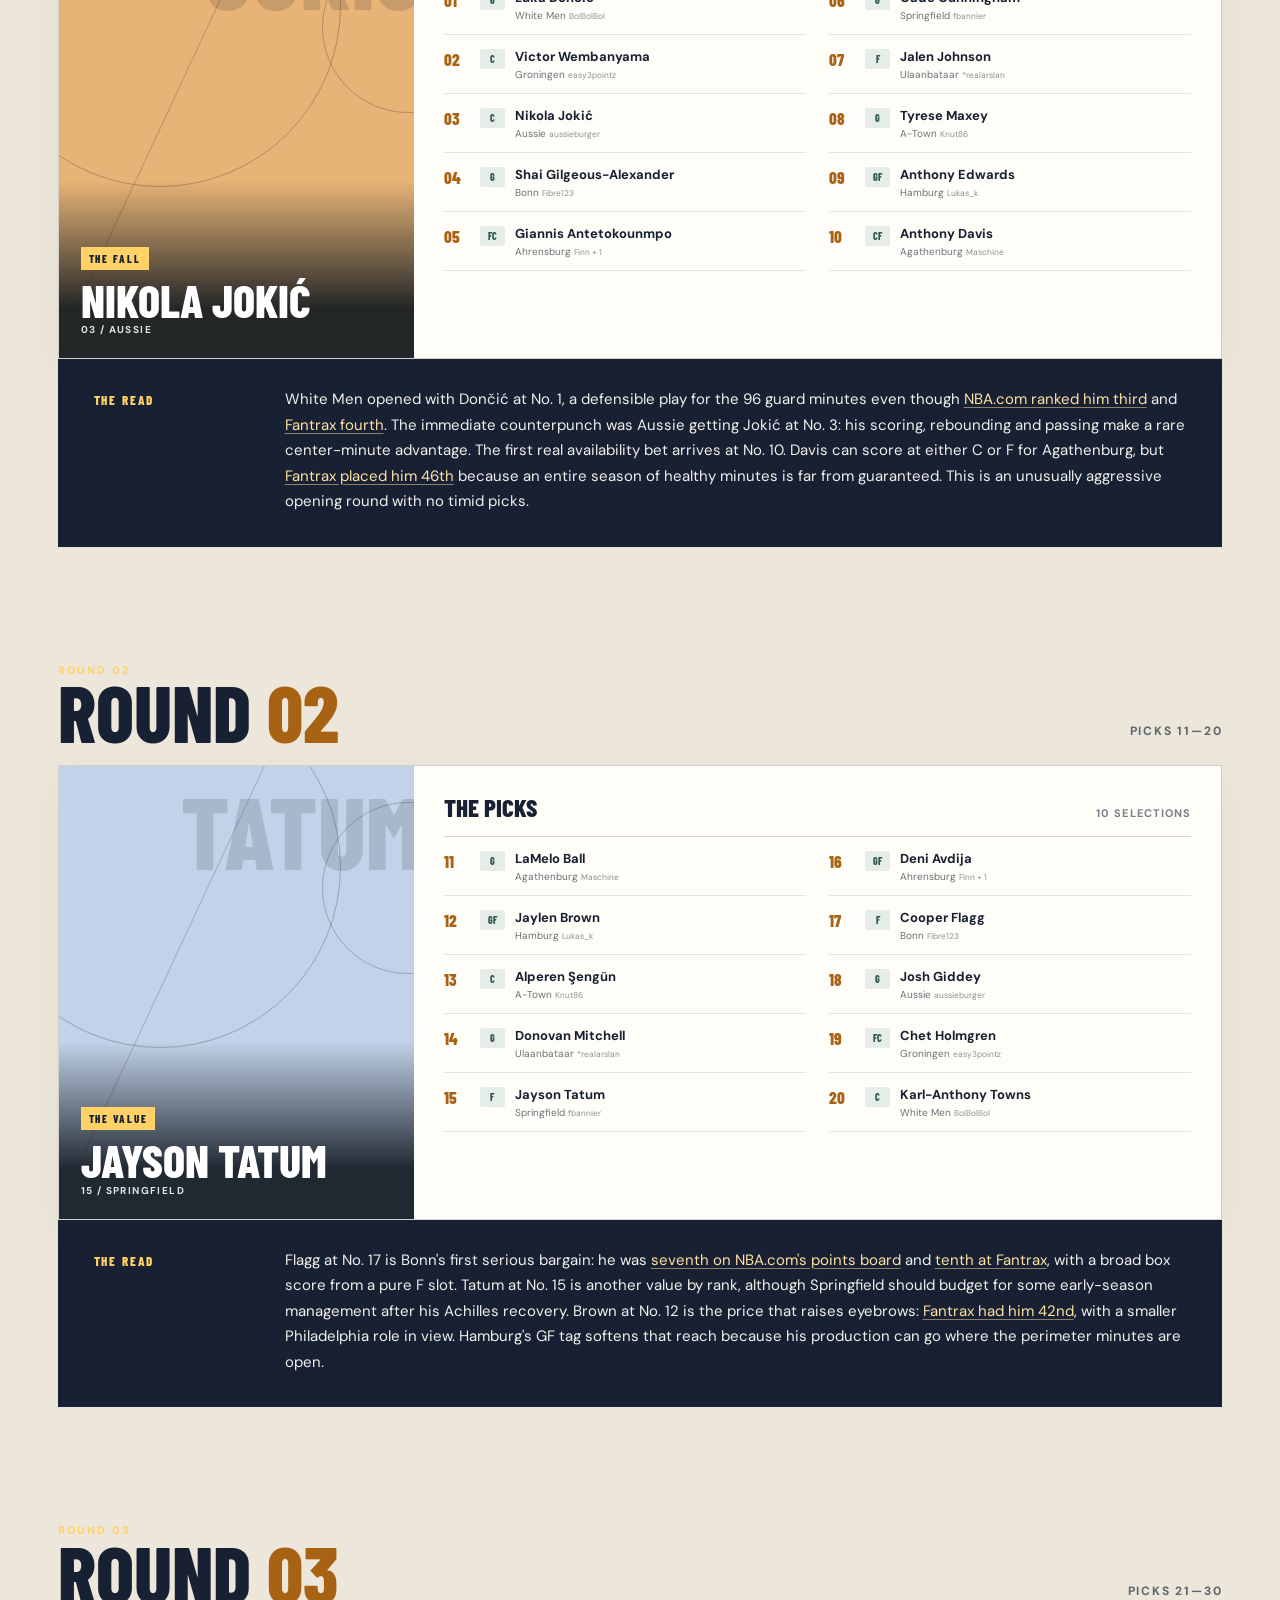
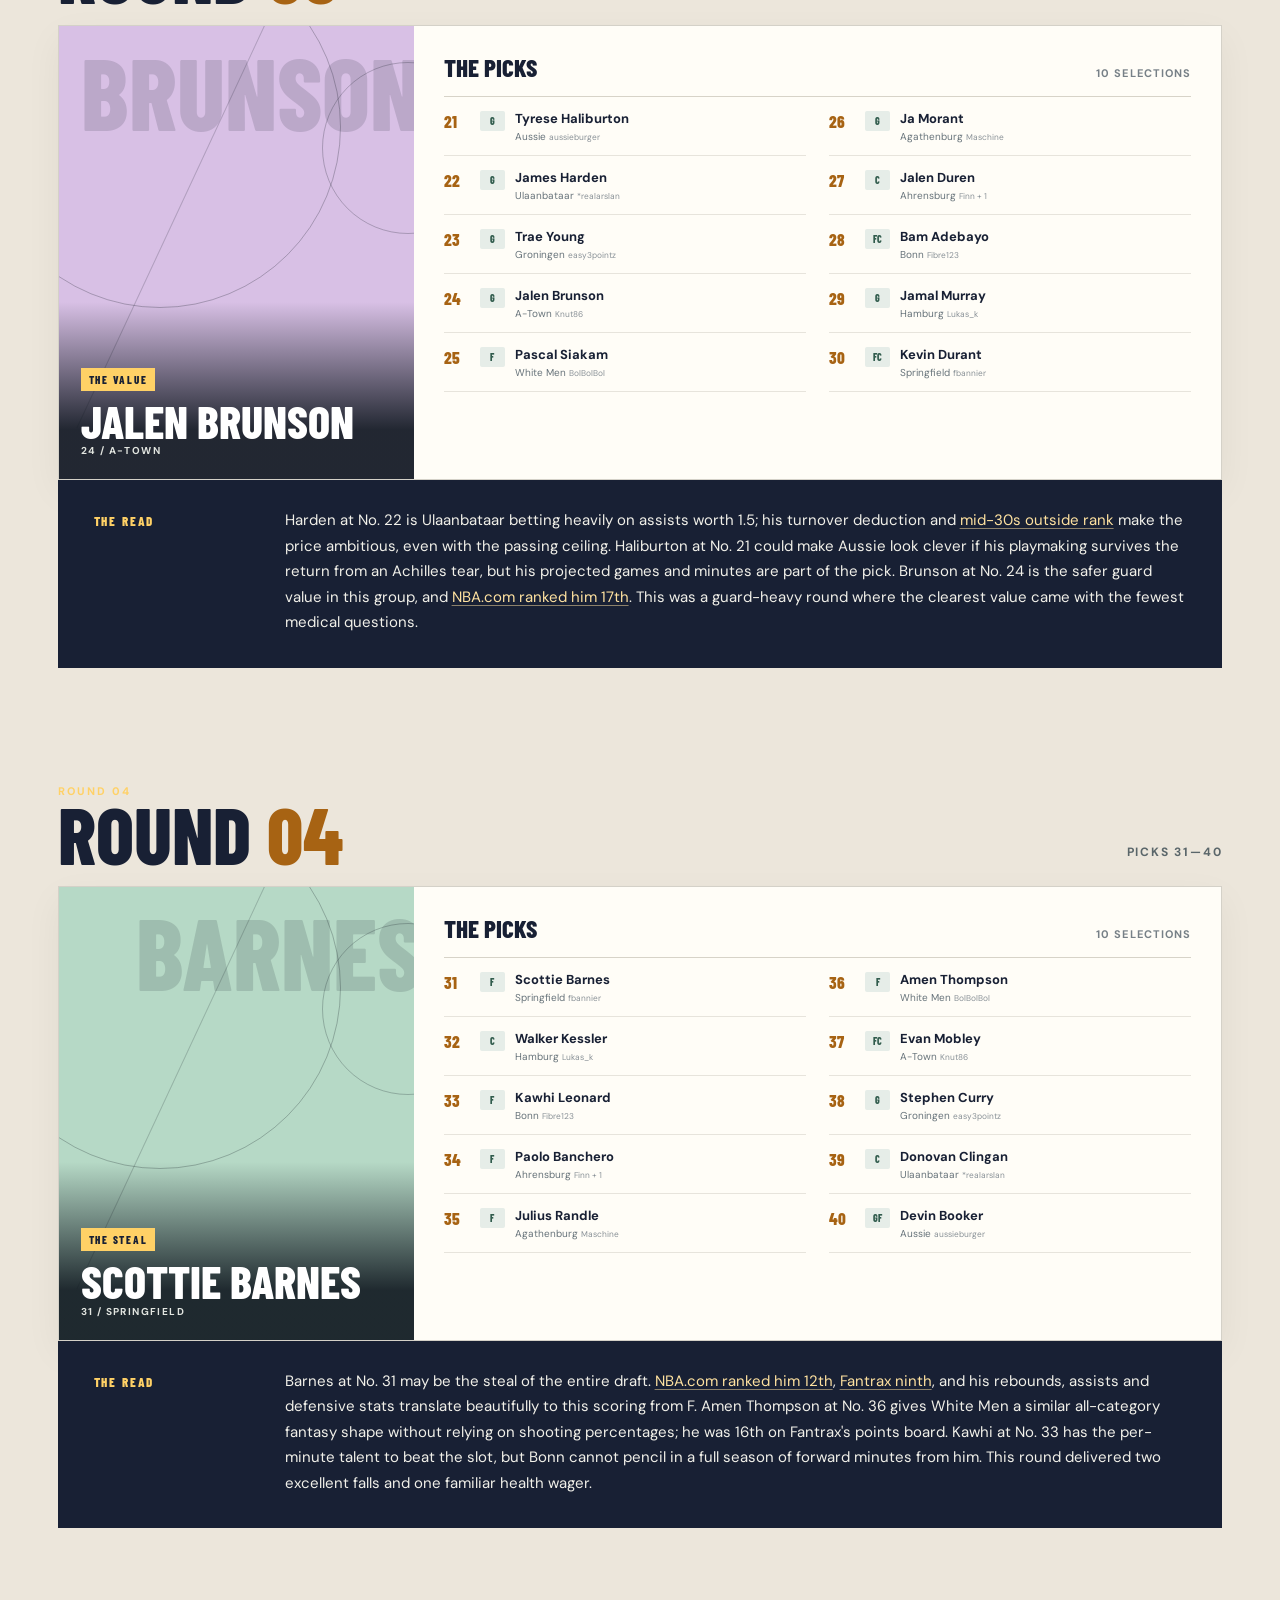
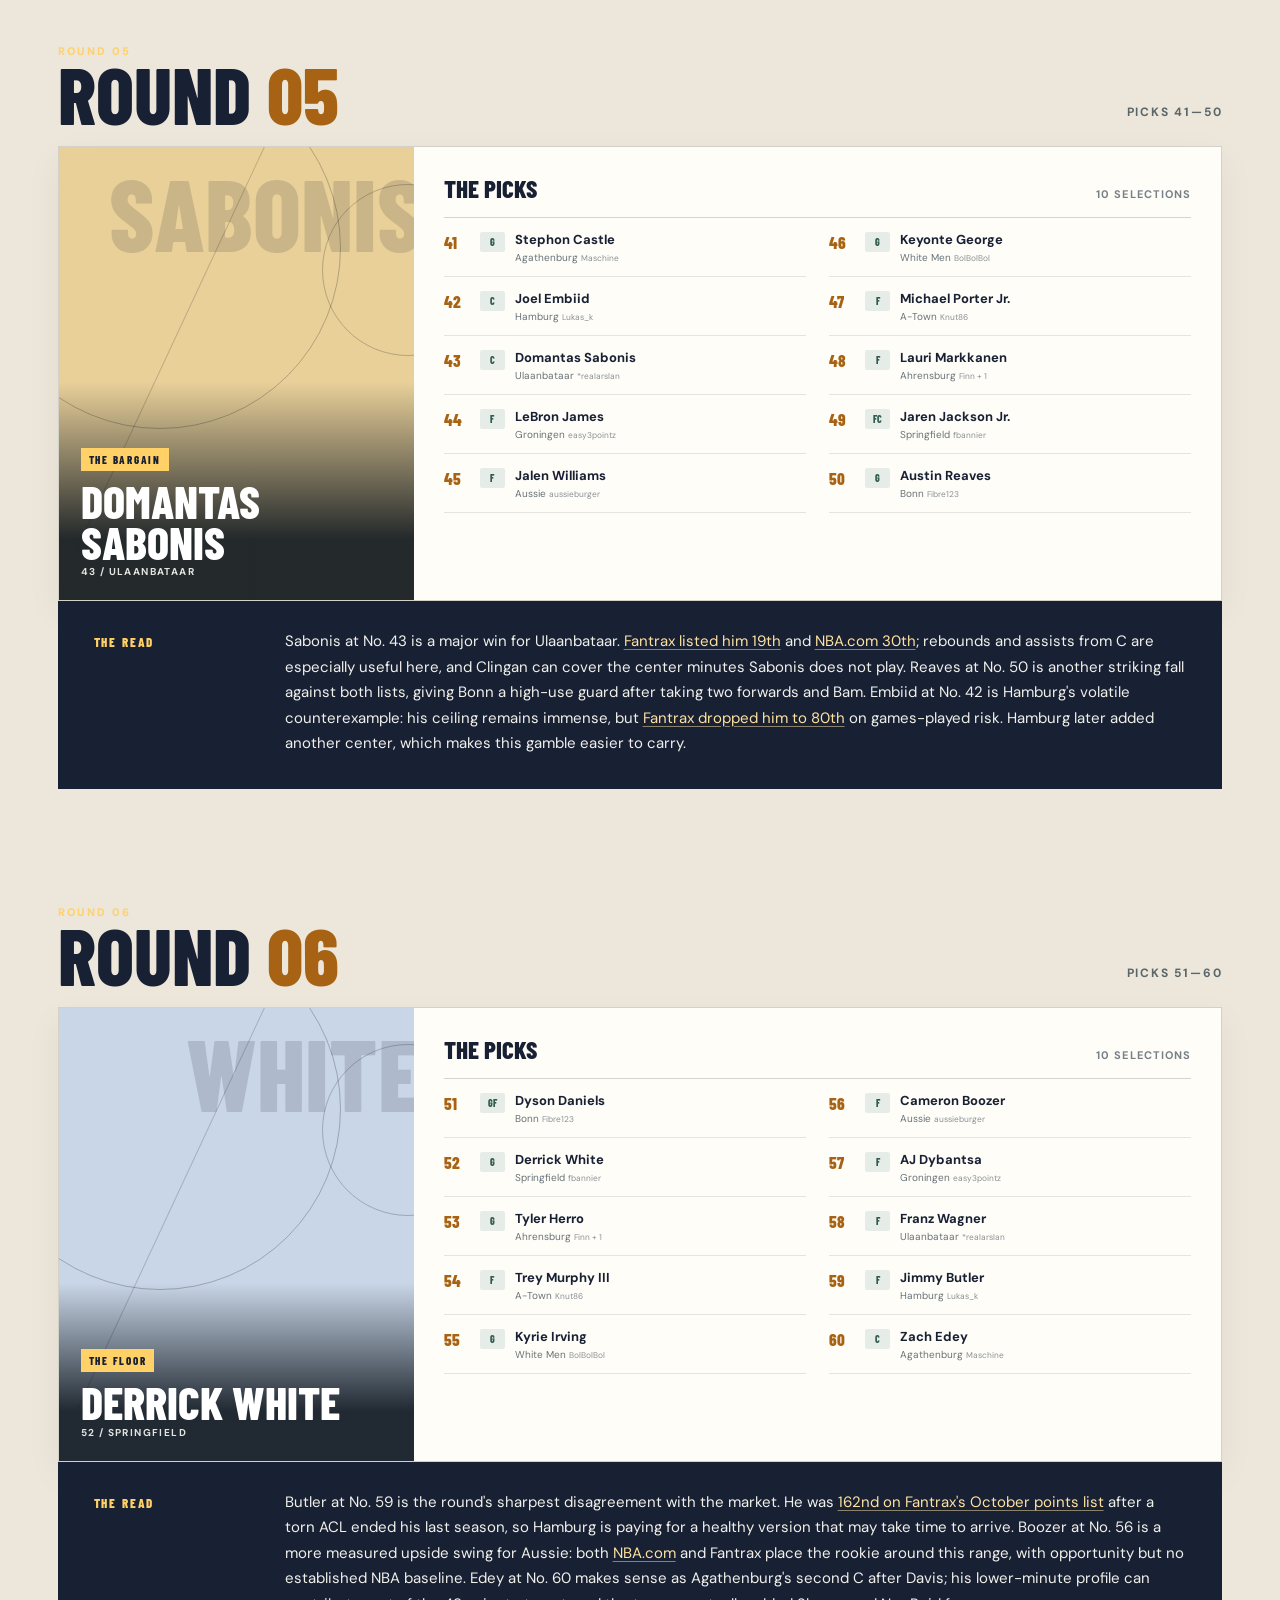
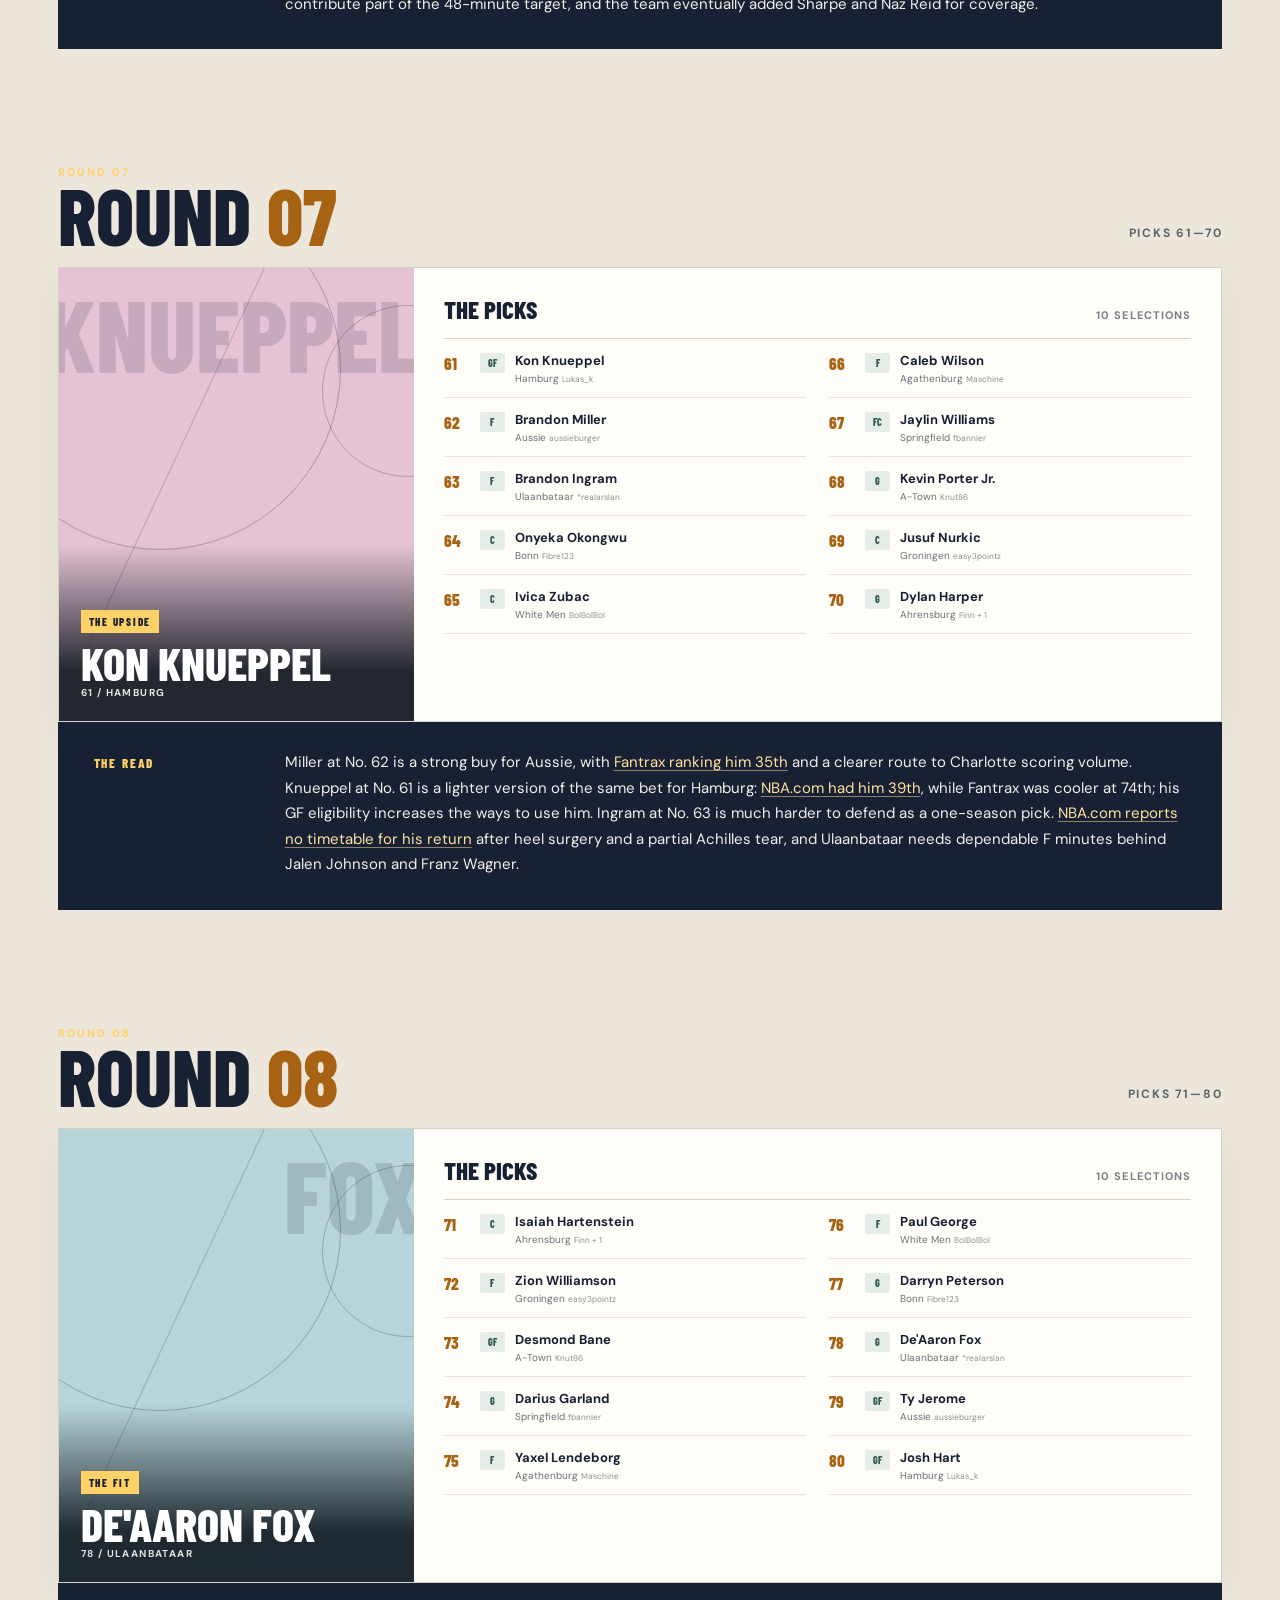
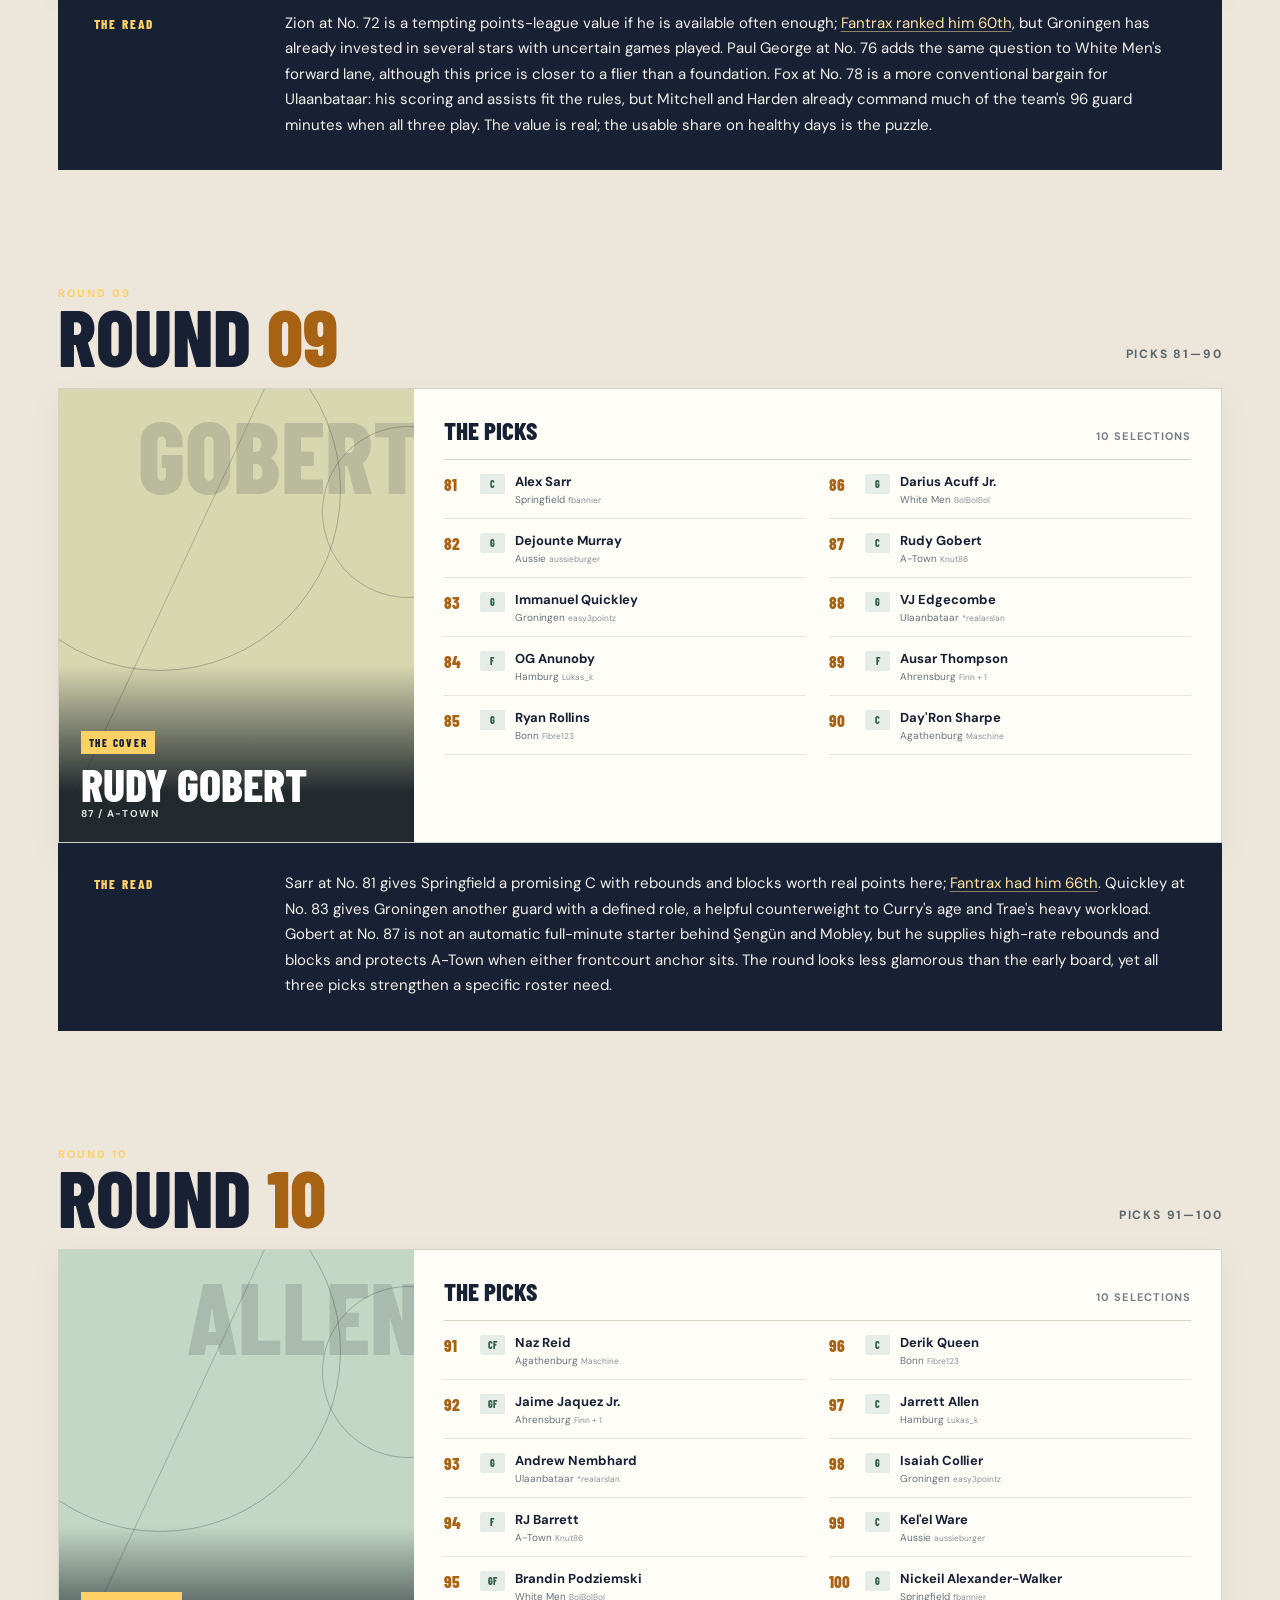
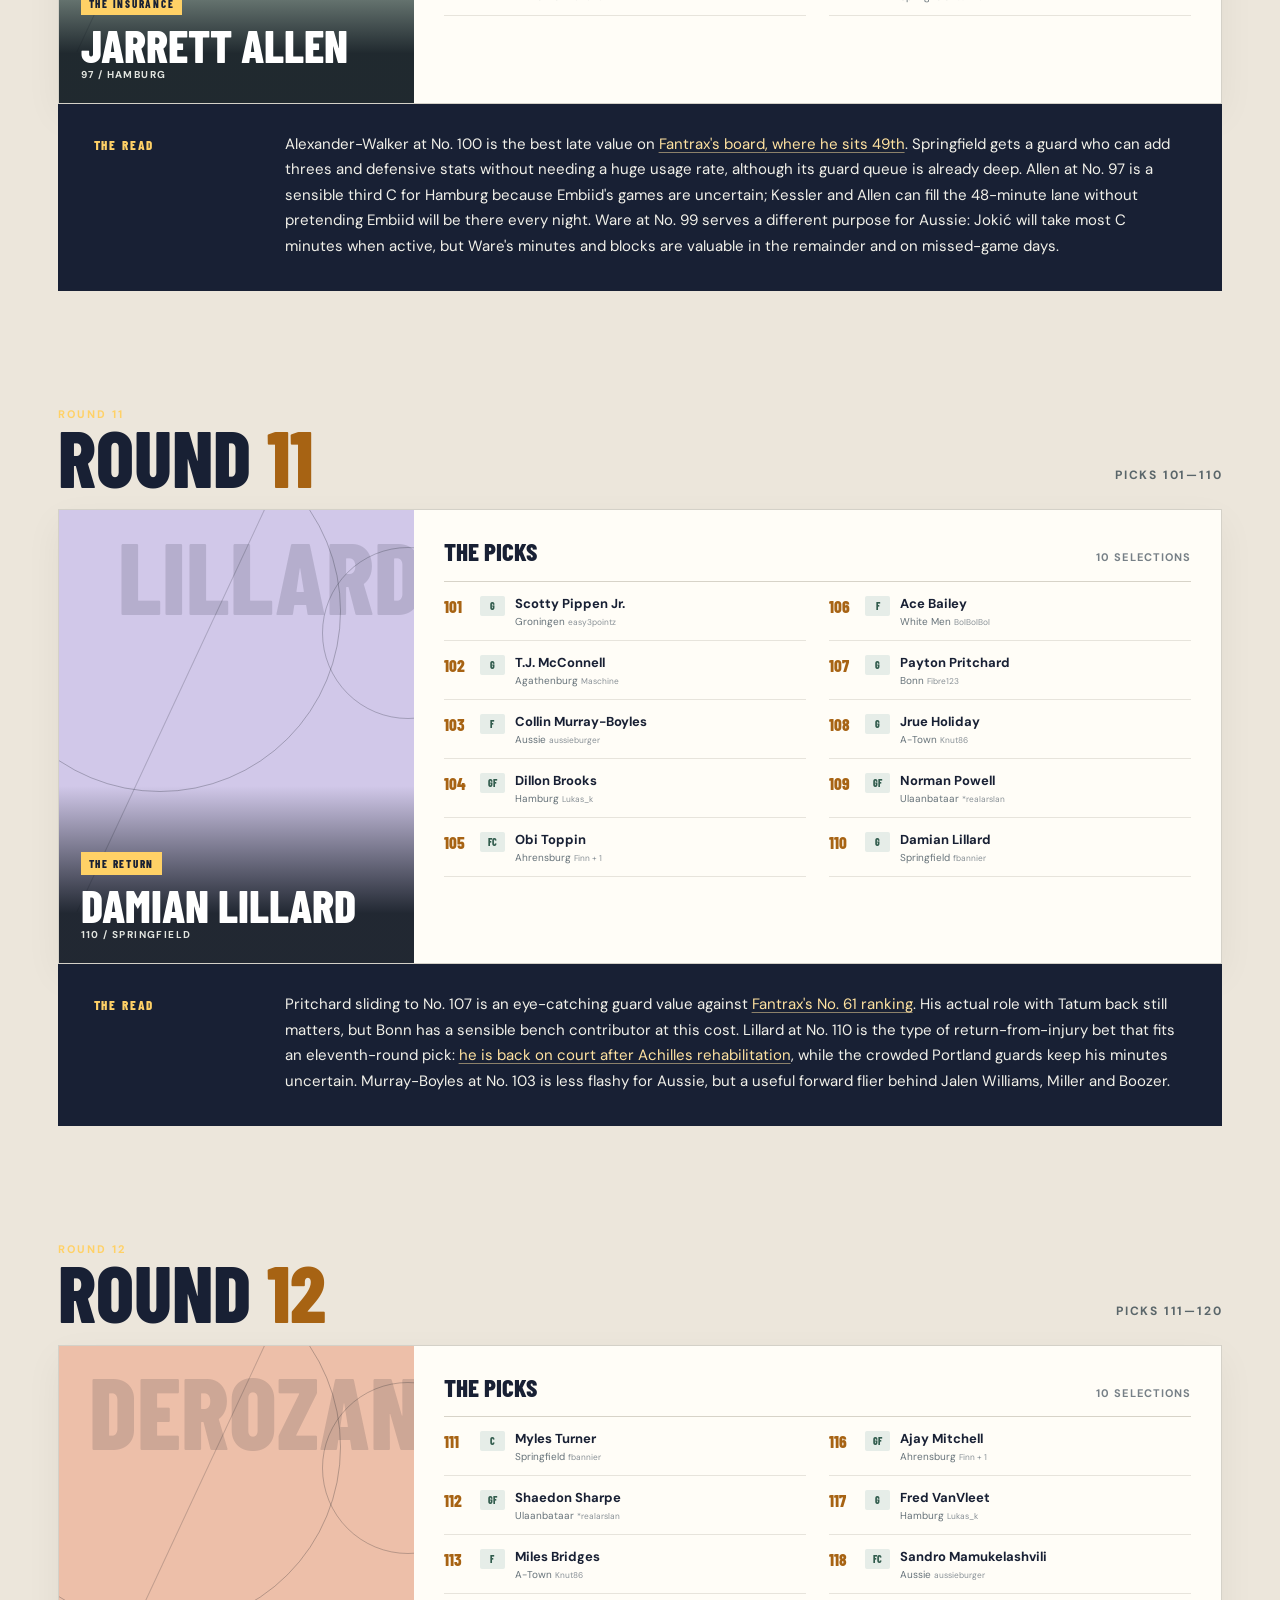
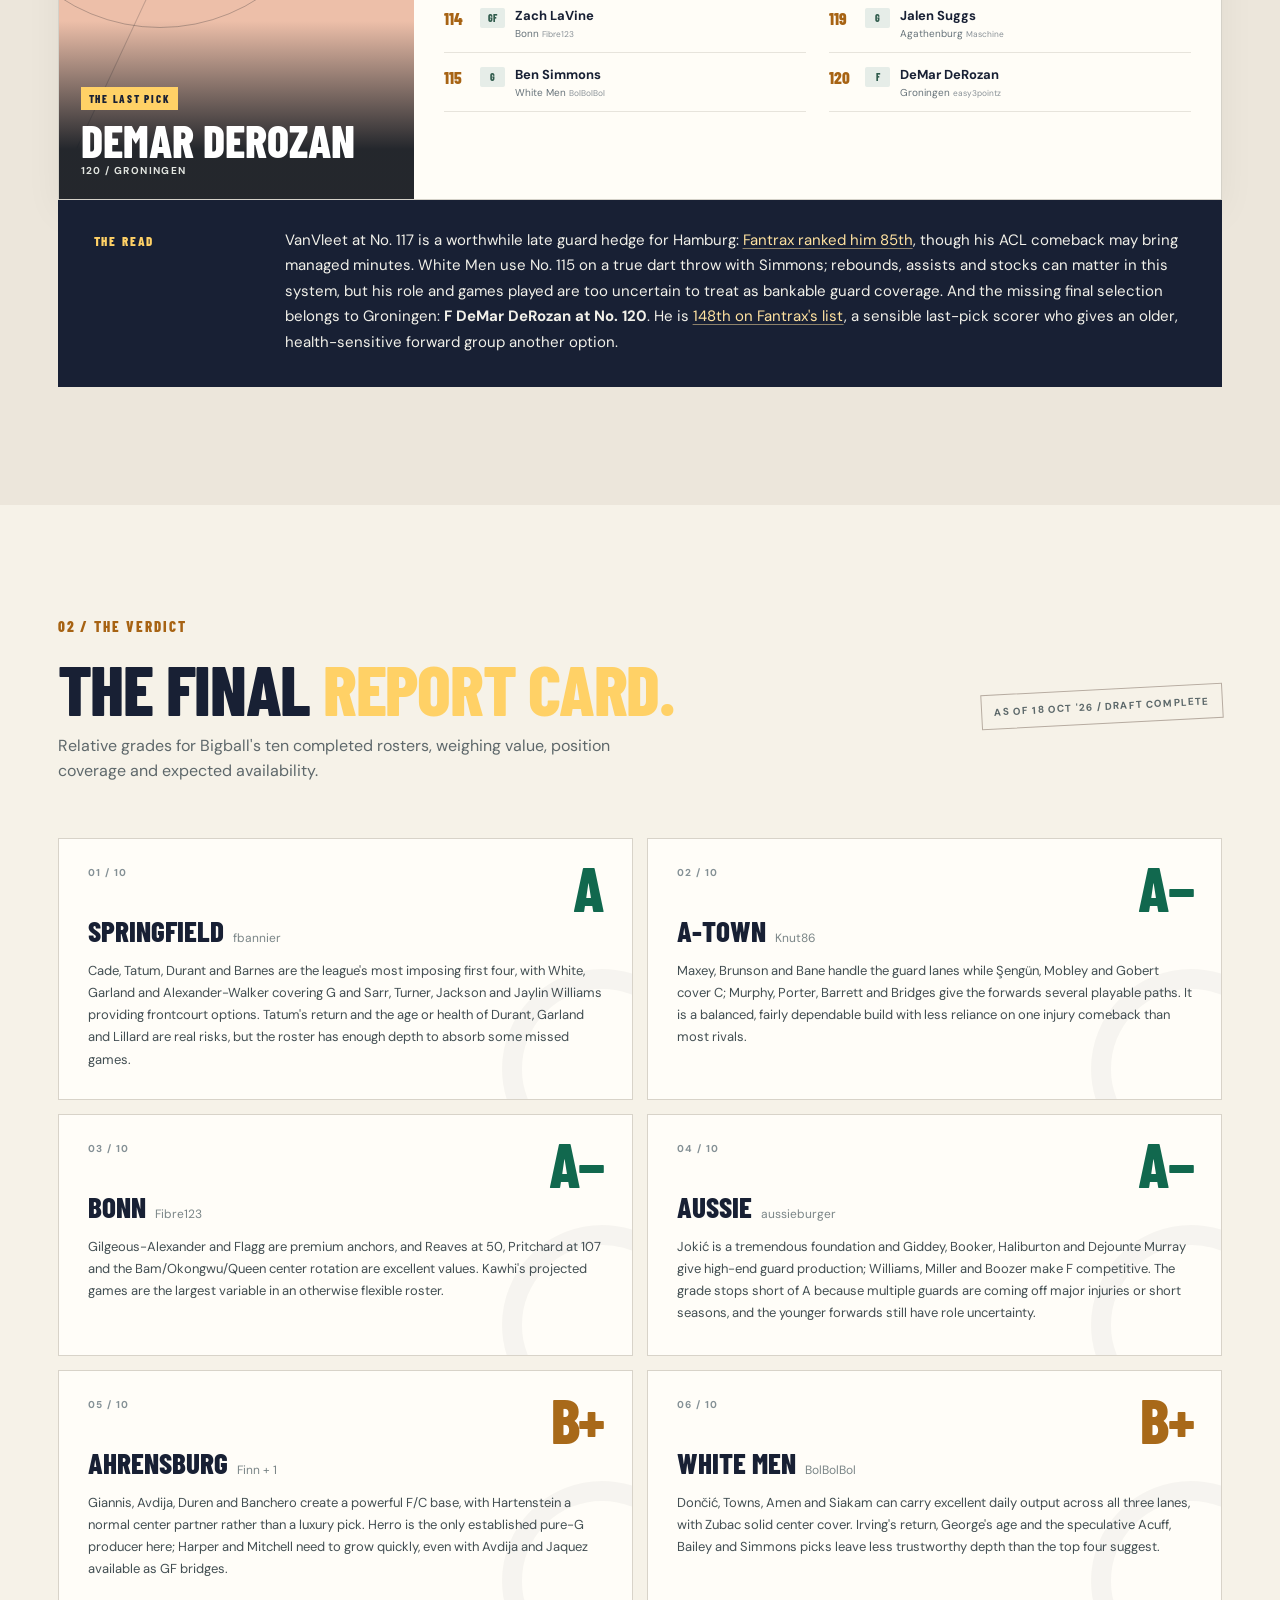
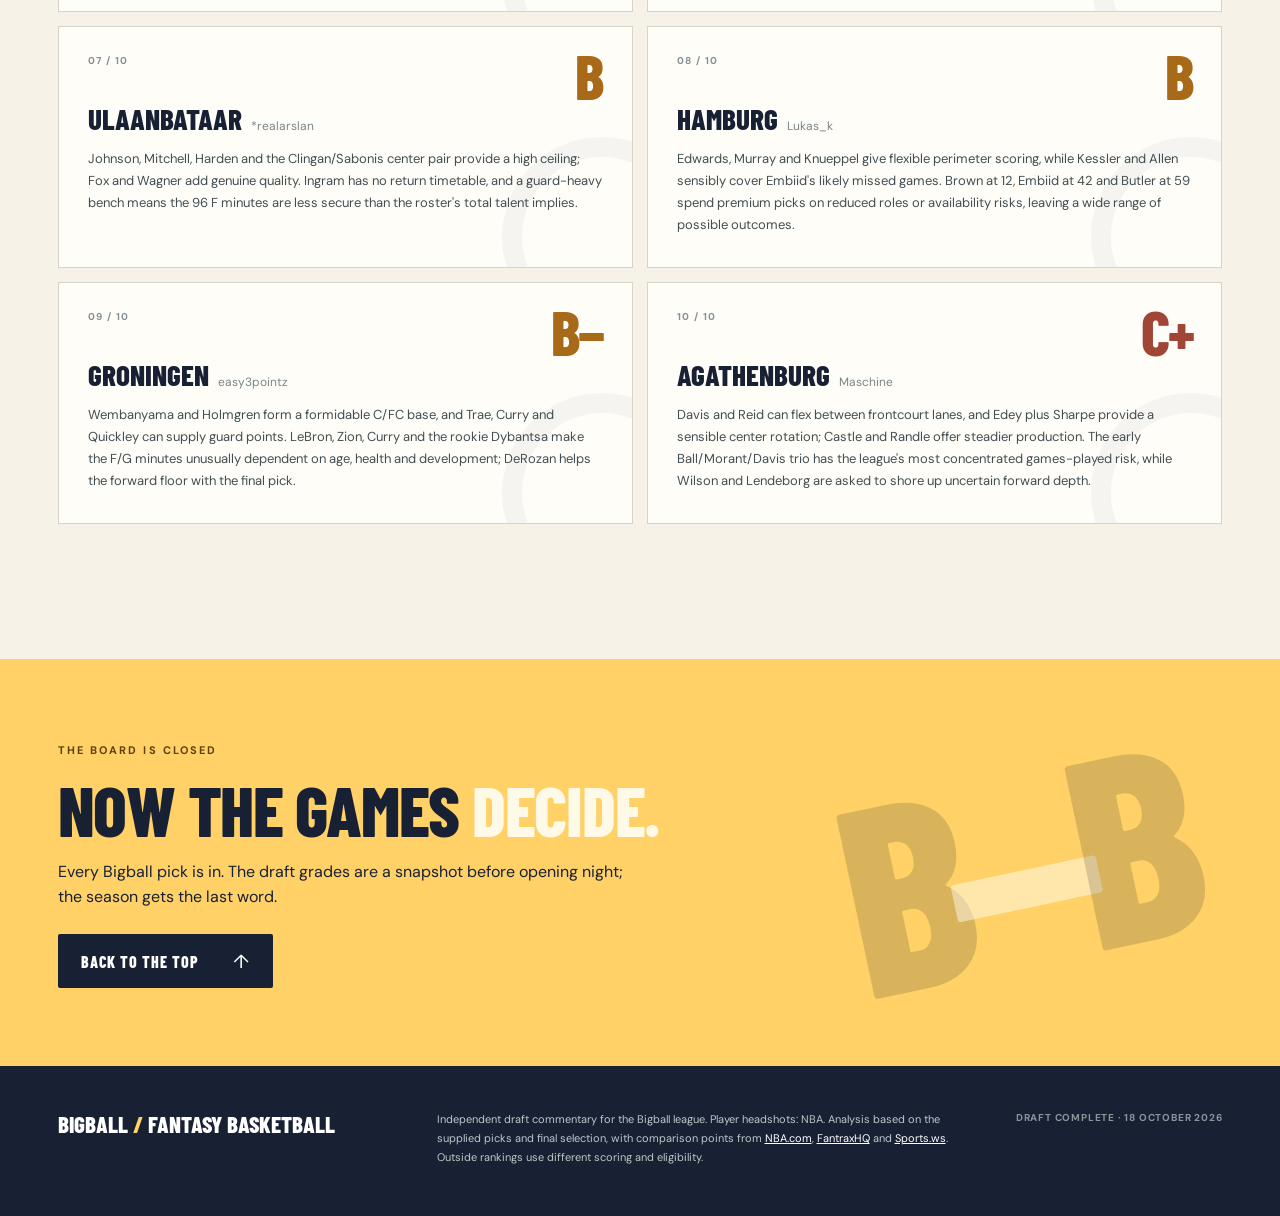
==== commit 9813ab0d: "german version" ====
--- a/bigball-2026/index.html
+++ b/bigball-2026/index.html
@@ -4,22 +4,26 @@
   <meta charset="utf-8">
   <meta name="viewport" content="width=device-width, initial-scale=1">
   <meta name="theme-color" content="#182034">
-  <meta name="description" content="Bigball's complete 2026–27 fantasy basketball draft: 120 picks, twelve round reads and ten team grades.">
+  <meta name="description" content="Bigball&#x27;s complete 2026–27 fantasy basketball draft: 120 picks, twelve round reads and ten team grades.">
   <meta property="og:title" content="Bigball — The 2026–27 Draft Review">
   <meta property="og:description" content="120 picks. 10 teams. One finished draft. Read the round-by-round analysis and team grades.">
   <title>Bigball — The 2026–27 Draft Review</title>
+  <link rel="alternate" hreflang="en" href="./">
+  <link rel="alternate" hreflang="de" href="./de/">
   <link rel="icon" type="image/svg+xml" href="./favicon.svg">
+  <script src="./locale.js"></script>
   <link rel="preconnect" href="https://fonts.googleapis.com">
   <link rel="preconnect" href="https://fonts.gstatic.com" crossorigin>
   <link href="https://fonts.googleapis.com/css2?family=Barlow+Condensed:wght@500;600;700;800&family=DM+Sans:wght@400;500;600;700&display=swap" rel="stylesheet">
   <link rel="stylesheet" href="./styles.css">
   <script src="./app.js" defer></script>
 </head>
-<body>
+<body data-site-root="./">
   <a class="skip-link" href="#main">Skip to analysis</a>
   <header class="site-header">
     <a class="brand" href="#top" aria-label="Bigball home"><span class="brand-ball" aria-hidden="true"></span><span>BIG<span class="brand-dash">-</span>BALL<small>FANTASY BASKETBALL</small></span></a>
     <nav class="top-nav" aria-label="Main navigation"><a href="#rounds">Rounds</a><a href="#grades">Team grades</a></nav>
+    <div class="language-switch" role="group" aria-label="Language"><button type="button" data-lang="en" lang="en" aria-pressed="true">EN</button><button type="button" data-lang="de" lang="de" aria-pressed="false">DE</button></div>
     <button class="share-button" type="button" id="share-button" aria-label="Share this analysis">SHARE <span aria-hidden="true">↗</span></button>
   </header>
 
@@ -55,7 +59,7 @@
 <option value="Springfield">Springfield</option>
 <option value="Ulaanbataar">Ulaanbataar</option>
 <option value="White Men">White Men</option></select><button id="clear-filter" type="button" hidden>Clear filter ×</button></div></div>
-      <nav class="round-nav" aria-label="Jump to a round"><span>JUMP TO ROUND</span><a href="#round-01" aria-label="Go to round 1">01</a>
+      <nav class="round-nav" aria-label="JUMP TO ROUND"><span>JUMP TO ROUND</span><a href="#round-01" aria-label="Go to round 1">01</a>
 <a href="#round-02" aria-label="Go to round 2">02</a>
 <a href="#round-03" aria-label="Go to round 3">03</a>
 <a href="#round-04" aria-label="Go to round 4">04</a>
@@ -82,7 +86,7 @@
           </figure>
           <div class="round-content">
             <div class="picks-title"><h4>The picks</h4><span>10 selections</span></div>
-            <ol class="picks-list" aria-label="Round 1 picks"><li class="pick-row" data-team="White Men"><span class="pick-number">01</span><span class="pick-position">G</span><span class="pick-player">Luka Dončić</span><span class="pick-team">White Men<small>BolBolBol</small></span></li>
+            <ol class="picks-list" aria-label="picks 1"><li class="pick-row" data-team="White Men"><span class="pick-number">01</span><span class="pick-position">G</span><span class="pick-player">Luka Dončić</span><span class="pick-team">White Men<small>BolBolBol</small></span></li>
 <li class="pick-row" data-team="Groningen"><span class="pick-number">02</span><span class="pick-position">C</span><span class="pick-player">Victor Wembanyama</span><span class="pick-team">Groningen<small>easy3pointz</small></span></li>
 <li class="pick-row" data-team="Aussie"><span class="pick-number">03</span><span class="pick-position">C</span><span class="pick-player">Nikola Jokić</span><span class="pick-team">Aussie<small>aussieburger</small></span></li>
 <li class="pick-row" data-team="Bonn"><span class="pick-number">04</span><span class="pick-position">G</span><span class="pick-player">Shai Gilgeous-Alexander</span><span class="pick-team">Bonn<small>Fibre123</small></span></li>
@@ -110,7 +114,7 @@
           </figure>
           <div class="round-content">
             <div class="picks-title"><h4>The picks</h4><span>10 selections</span></div>
-            <ol class="picks-list" aria-label="Round 2 picks"><li class="pick-row" data-team="Agathenburg"><span class="pick-number">11</span><span class="pick-position">G</span><span class="pick-player">LaMelo Ball</span><span class="pick-team">Agathenburg<small>Maschine</small></span></li>
+            <ol class="picks-list" aria-label="picks 2"><li class="pick-row" data-team="Agathenburg"><span class="pick-number">11</span><span class="pick-position">G</span><span class="pick-player">LaMelo Ball</span><span class="pick-team">Agathenburg<small>Maschine</small></span></li>
 <li class="pick-row" data-team="Hamburg"><span class="pick-number">12</span><span class="pick-position">GF</span><span class="pick-player">Jaylen Brown</span><span class="pick-team">Hamburg<small>Lukas_k</small></span></li>
 <li class="pick-row" data-team="A-Town"><span class="pick-number">13</span><span class="pick-position">C</span><span class="pick-player">Alperen Şengün</span><span class="pick-team">A-Town<small>Knut86</small></span></li>
 <li class="pick-row" data-team="Ulaanbataar"><span class="pick-number">14</span><span class="pick-position">G</span><span class="pick-player">Donovan Mitchell</span><span class="pick-team">Ulaanbataar<small>*realarslan</small></span></li>
@@ -138,7 +142,7 @@
           </figure>
           <div class="round-content">
             <div class="picks-title"><h4>The picks</h4><span>10 selections</span></div>
-            <ol class="picks-list" aria-label="Round 3 picks"><li class="pick-row" data-team="Aussie"><span class="pick-number">21</span><span class="pick-position">G</span><span class="pick-player">Tyrese Haliburton</span><span class="pick-team">Aussie<small>aussieburger</small></span></li>
+            <ol class="picks-list" aria-label="picks 3"><li class="pick-row" data-team="Aussie"><span class="pick-number">21</span><span class="pick-position">G</span><span class="pick-player">Tyrese Haliburton</span><span class="pick-team">Aussie<small>aussieburger</small></span></li>
 <li class="pick-row" data-team="Ulaanbataar"><span class="pick-number">22</span><span class="pick-position">G</span><span class="pick-player">James Harden</span><span class="pick-team">Ulaanbataar<small>*realarslan</small></span></li>
 <li class="pick-row" data-team="Groningen"><span class="pick-number">23</span><span class="pick-position">G</span><span class="pick-player">Trae Young</span><span class="pick-team">Groningen<small>easy3pointz</small></span></li>
 <li class="pick-row" data-team="A-Town"><span class="pick-number">24</span><span class="pick-position">G</span><span class="pick-player">Jalen Brunson</span><span class="pick-team">A-Town<small>Knut86</small></span></li>
@@ -166,7 +170,7 @@
           </figure>
           <div class="round-content">
             <div class="picks-title"><h4>The picks</h4><span>10 selections</span></div>
-            <ol class="picks-list" aria-label="Round 4 picks"><li class="pick-row" data-team="Springfield"><span class="pick-number">31</span><span class="pick-position">F</span><span class="pick-player">Scottie Barnes</span><span class="pick-team">Springfield<small>fbannier</small></span></li>
+            <ol class="picks-list" aria-label="picks 4"><li class="pick-row" data-team="Springfield"><span class="pick-number">31</span><span class="pick-position">F</span><span class="pick-player">Scottie Barnes</span><span class="pick-team">Springfield<small>fbannier</small></span></li>
 <li class="pick-row" data-team="Hamburg"><span class="pick-number">32</span><span class="pick-position">C</span><span class="pick-player">Walker Kessler</span><span class="pick-team">Hamburg<small>Lukas_k</small></span></li>
 <li class="pick-row" data-team="Bonn"><span class="pick-number">33</span><span class="pick-position">F</span><span class="pick-player">Kawhi Leonard</span><span class="pick-team">Bonn<small>Fibre123</small></span></li>
 <li class="pick-row" data-team="Ahrensburg"><span class="pick-number">34</span><span class="pick-position">F</span><span class="pick-player">Paolo Banchero</span><span class="pick-team">Ahrensburg<small>Finn + 1</small></span></li>
@@ -194,7 +198,7 @@
           </figure>
           <div class="round-content">
             <div class="picks-title"><h4>The picks</h4><span>10 selections</span></div>
-            <ol class="picks-list" aria-label="Round 5 picks"><li class="pick-row" data-team="Agathenburg"><span class="pick-number">41</span><span class="pick-position">G</span><span class="pick-player">Stephon Castle</span><span class="pick-team">Agathenburg<small>Maschine</small></span></li>
+            <ol class="picks-list" aria-label="picks 5"><li class="pick-row" data-team="Agathenburg"><span class="pick-number">41</span><span class="pick-position">G</span><span class="pick-player">Stephon Castle</span><span class="pick-team">Agathenburg<small>Maschine</small></span></li>
 <li class="pick-row" data-team="Hamburg"><span class="pick-number">42</span><span class="pick-position">C</span><span class="pick-player">Joel Embiid</span><span class="pick-team">Hamburg<small>Lukas_k</small></span></li>
 <li class="pick-row" data-team="Ulaanbataar"><span class="pick-number">43</span><span class="pick-position">C</span><span class="pick-player">Domantas Sabonis</span><span class="pick-team">Ulaanbataar<small>*realarslan</small></span></li>
 <li class="pick-row" data-team="Groningen"><span class="pick-number">44</span><span class="pick-position">F</span><span class="pick-player">LeBron James</span><span class="pick-team">Groningen<small>easy3pointz</small></span></li>
@@ -222,7 +226,7 @@
           </figure>
           <div class="round-content">
             <div class="picks-title"><h4>The picks</h4><span>10 selections</span></div>
-            <ol class="picks-list" aria-label="Round 6 picks"><li class="pick-row" data-team="Bonn"><span class="pick-number">51</span><span class="pick-position">GF</span><span class="pick-player">Dyson Daniels</span><span class="pick-team">Bonn<small>Fibre123</small></span></li>
+            <ol class="picks-list" aria-label="picks 6"><li class="pick-row" data-team="Bonn"><span class="pick-number">51</span><span class="pick-position">GF</span><span class="pick-player">Dyson Daniels</span><span class="pick-team">Bonn<small>Fibre123</small></span></li>
 <li class="pick-row" data-team="Springfield"><span class="pick-number">52</span><span class="pick-position">G</span><span class="pick-player">Derrick White</span><span class="pick-team">Springfield<small>fbannier</small></span></li>
 <li class="pick-row" data-team="Ahrensburg"><span class="pick-number">53</span><span class="pick-position">G</span><span class="pick-player">Tyler Herro</span><span class="pick-team">Ahrensburg<small>Finn + 1</small></span></li>
 <li class="pick-row" data-team="A-Town"><span class="pick-number">54</span><span class="pick-position">F</span><span class="pick-player">Trey Murphy III</span><span class="pick-team">A-Town<small>Knut86</small></span></li>
@@ -250,7 +254,7 @@
           </figure>
           <div class="round-content">
             <div class="picks-title"><h4>The picks</h4><span>10 selections</span></div>
-            <ol class="picks-list" aria-label="Round 7 picks"><li class="pick-row" data-team="Hamburg"><span class="pick-number">61</span><span class="pick-position">GF</span><span class="pick-player">Kon Knueppel</span><span class="pick-team">Hamburg<small>Lukas_k</small></span></li>
+            <ol class="picks-list" aria-label="picks 7"><li class="pick-row" data-team="Hamburg"><span class="pick-number">61</span><span class="pick-position">GF</span><span class="pick-player">Kon Knueppel</span><span class="pick-team">Hamburg<small>Lukas_k</small></span></li>
 <li class="pick-row" data-team="Aussie"><span class="pick-number">62</span><span class="pick-position">F</span><span class="pick-player">Brandon Miller</span><span class="pick-team">Aussie<small>aussieburger</small></span></li>
 <li class="pick-row" data-team="Ulaanbataar"><span class="pick-number">63</span><span class="pick-position">F</span><span class="pick-player">Brandon Ingram</span><span class="pick-team">Ulaanbataar<small>*realarslan</small></span></li>
 <li class="pick-row" data-team="Bonn"><span class="pick-number">64</span><span class="pick-position">C</span><span class="pick-player">Onyeka Okongwu</span><span class="pick-team">Bonn<small>Fibre123</small></span></li>
@@ -278,7 +282,7 @@
           </figure>
           <div class="round-content">
             <div class="picks-title"><h4>The picks</h4><span>10 selections</span></div>
-            <ol class="picks-list" aria-label="Round 8 picks"><li class="pick-row" data-team="Ahrensburg"><span class="pick-number">71</span><span class="pick-position">C</span><span class="pick-player">Isaiah Hartenstein</span><span class="pick-team">Ahrensburg<small>Finn + 1</small></span></li>
+            <ol class="picks-list" aria-label="picks 8"><li class="pick-row" data-team="Ahrensburg"><span class="pick-number">71</span><span class="pick-position">C</span><span class="pick-player">Isaiah Hartenstein</span><span class="pick-team">Ahrensburg<small>Finn + 1</small></span></li>
 <li class="pick-row" data-team="Groningen"><span class="pick-number">72</span><span class="pick-position">F</span><span class="pick-player">Zion Williamson</span><span class="pick-team">Groningen<small>easy3pointz</small></span></li>
 <li class="pick-row" data-team="A-Town"><span class="pick-number">73</span><span class="pick-position">GF</span><span class="pick-player">Desmond Bane</span><span class="pick-team">A-Town<small>Knut86</small></span></li>
 <li class="pick-row" data-team="Springfield"><span class="pick-number">74</span><span class="pick-position">G</span><span class="pick-player">Darius Garland</span><span class="pick-team">Springfield<small>fbannier</small></span></li>
@@ -306,7 +310,7 @@
           </figure>
           <div class="round-content">
             <div class="picks-title"><h4>The picks</h4><span>10 selections</span></div>
-            <ol class="picks-list" aria-label="Round 9 picks"><li class="pick-row" data-team="Springfield"><span class="pick-number">81</span><span class="pick-position">C</span><span class="pick-player">Alex Sarr</span><span class="pick-team">Springfield<small>fbannier</small></span></li>
+            <ol class="picks-list" aria-label="picks 9"><li class="pick-row" data-team="Springfield"><span class="pick-number">81</span><span class="pick-position">C</span><span class="pick-player">Alex Sarr</span><span class="pick-team">Springfield<small>fbannier</small></span></li>
 <li class="pick-row" data-team="Aussie"><span class="pick-number">82</span><span class="pick-position">G</span><span class="pick-player">Dejounte Murray</span><span class="pick-team">Aussie<small>aussieburger</small></span></li>
 <li class="pick-row" data-team="Groningen"><span class="pick-number">83</span><span class="pick-position">G</span><span class="pick-player">Immanuel Quickley</span><span class="pick-team">Groningen<small>easy3pointz</small></span></li>
 <li class="pick-row" data-team="Hamburg"><span class="pick-number">84</span><span class="pick-position">F</span><span class="pick-player">OG Anunoby</span><span class="pick-team">Hamburg<small>Lukas_k</small></span></li>
@@ -334,7 +338,7 @@
           </figure>
           <div class="round-content">
             <div class="picks-title"><h4>The picks</h4><span>10 selections</span></div>
-            <ol class="picks-list" aria-label="Round 10 picks"><li class="pick-row" data-team="Agathenburg"><span class="pick-number">91</span><span class="pick-position">CF</span><span class="pick-player">Naz Reid</span><span class="pick-team">Agathenburg<small>Maschine</small></span></li>
+            <ol class="picks-list" aria-label="picks 10"><li class="pick-row" data-team="Agathenburg"><span class="pick-number">91</span><span class="pick-position">CF</span><span class="pick-player">Naz Reid</span><span class="pick-team">Agathenburg<small>Maschine</small></span></li>
 <li class="pick-row" data-team="Ahrensburg"><span class="pick-number">92</span><span class="pick-position">GF</span><span class="pick-player">Jaime Jaquez Jr.</span><span class="pick-team">Ahrensburg<small>Finn + 1</small></span></li>
 <li class="pick-row" data-team="Ulaanbataar"><span class="pick-number">93</span><span class="pick-position">G</span><span class="pick-player">Andrew Nembhard</span><span class="pick-team">Ulaanbataar<small>*realarslan</small></span></li>
 <li class="pick-row" data-team="A-Town"><span class="pick-number">94</span><span class="pick-position">F</span><span class="pick-player">RJ Barrett</span><span class="pick-team">A-Town<small>Knut86</small></span></li>
@@ -362,7 +366,7 @@
           </figure>
           <div class="round-content">
             <div class="picks-title"><h4>The picks</h4><span>10 selections</span></div>
-            <ol class="picks-list" aria-label="Round 11 picks"><li class="pick-row" data-team="Groningen"><span class="pick-number">101</span><span class="pick-position">G</span><span class="pick-player">Scotty Pippen Jr.</span><span class="pick-team">Groningen<small>easy3pointz</small></span></li>
+            <ol class="picks-list" aria-label="picks 11"><li class="pick-row" data-team="Groningen"><span class="pick-number">101</span><span class="pick-position">G</span><span class="pick-player">Scotty Pippen Jr.</span><span class="pick-team">Groningen<small>easy3pointz</small></span></li>
 <li class="pick-row" data-team="Agathenburg"><span class="pick-number">102</span><span class="pick-position">G</span><span class="pick-player">T.J. McConnell</span><span class="pick-team">Agathenburg<small>Maschine</small></span></li>
 <li class="pick-row" data-team="Aussie"><span class="pick-number">103</span><span class="pick-position">F</span><span class="pick-player">Collin Murray-Boyles</span><span class="pick-team">Aussie<small>aussieburger</small></span></li>
 <li class="pick-row" data-team="Hamburg"><span class="pick-number">104</span><span class="pick-position">GF</span><span class="pick-player">Dillon Brooks</span><span class="pick-team">Hamburg<small>Lukas_k</small></span></li>
@@ -390,7 +394,7 @@
           </figure>
           <div class="round-content">
             <div class="picks-title"><h4>The picks</h4><span>10 selections</span></div>
-            <ol class="picks-list" aria-label="Round 12 picks"><li class="pick-row" data-team="Springfield"><span class="pick-number">111</span><span class="pick-position">C</span><span class="pick-player">Myles Turner</span><span class="pick-team">Springfield<small>fbannier</small></span></li>
+            <ol class="picks-list" aria-label="picks 12"><li class="pick-row" data-team="Springfield"><span class="pick-number">111</span><span class="pick-position">C</span><span class="pick-player">Myles Turner</span><span class="pick-team">Springfield<small>fbannier</small></span></li>
 <li class="pick-row" data-team="Ulaanbataar"><span class="pick-number">112</span><span class="pick-position">GF</span><span class="pick-player">Shaedon Sharpe</span><span class="pick-team">Ulaanbataar<small>*realarslan</small></span></li>
 <li class="pick-row" data-team="A-Town"><span class="pick-number">113</span><span class="pick-position">F</span><span class="pick-player">Miles Bridges</span><span class="pick-team">A-Town<small>Knut86</small></span></li>
 <li class="pick-row" data-team="Bonn"><span class="pick-number">114</span><span class="pick-position">GF</span><span class="pick-player">Zach LaVine</span><span class="pick-team">Bonn<small>Fibre123</small></span></li>
@@ -465,6 +469,6 @@
   </main>
 
   <footer class="site-footer"><div class="footer-brand">BIGBALL <span>/</span> FANTASY BASKETBALL</div><p>Independent draft commentary for the Bigball league. Player headshots: NBA. Analysis based on the supplied picks and final selection, with comparison points from <a href="https://www.nba.com/news/nba-fantasy-top-150-for-2026-27-points-leagues" target="_blank" rel="noopener noreferrer">NBA.com</a>, <a href="https://fantraxhq.com/2026-27-fantasy-basketball-points-league-rankings-updated/" target="_blank" rel="noopener noreferrer">FantraxHQ</a> and <a href="https://sports.ws/fantasy-basketball/article/Fantasy_Basketball_Lineup_Demo.html" target="_blank" rel="noopener noreferrer">Sports.ws</a>. Outside rankings use different scoring and eligibility.</p><span>DRAFT COMPLETE · 18 OCTOBER 2026</span></footer>
-  <div class="toast" id="toast" role="status" aria-live="polite"></div>
+  <div class="toast" id="toast" role="status" aria-live="polite" data-copied="Link copied to clipboard" data-fallback="Use the address bar to copy this link"></div>
 </body>
 </html>
--- a/bigball-2026/styles.css
+++ b/bigball-2026/styles.css
@@ -36,6 +36,10 @@
 .top-nav { display: flex; gap: clamp(20px, 2.4vw, 42px); align-items: center; margin-left: auto; }
 .top-nav a { text-decoration: none; color: #d7d9d8; font-size: 13px; font-weight: 600; transition: color .2s; }
 .top-nav a:hover { color: var(--orange); }
+.language-switch { display: inline-flex; align-items: center; flex: 0 0 auto; gap: 2px; padding: 3px; border: 1px solid rgba(255,255,255,.34); border-radius: 3px; }
+.language-switch button { min-width: 30px; height: 31px; padding: 0 5px; border: 0; border-radius: 2px; background: transparent; color: #d7d9d8; font: 800 13px var(--display); letter-spacing: .04em; cursor: pointer; }
+.language-switch button[aria-pressed="true"] { background: var(--orange); color: var(--ink); }
+.language-switch button:not([aria-pressed="true"]):hover { color: var(--orange); }
 .share-button { flex: 0 0 auto; min-height: 39px; padding: 0 16px; border: 1px solid rgba(255,255,255,.34); border-radius: 3px; background: transparent; color: #fff; font: 700 13px var(--display); letter-spacing: .13em; cursor: pointer; transition: background .2s, color .2s; }
 .share-button:hover { background: var(--orange); color: var(--ink); }
 .share-button span { font: 17px var(--body); margin-left: 13px; }
@@ -196,6 +200,7 @@
 @media (max-width: 820px) {
   .site-header { height: 66px; }
   .top-nav { display: none; }
+  .language-switch { margin-left: auto; }
   .hero-inner { min-height: 650px; grid-template-columns: 1fr; align-items: start; padding-top: 55px; padding-bottom: 0; }
   .hero-copy { z-index: 4; }
   .hero h1 { font-size: clamp(74px, 14vw, 118px); }
@@ -222,10 +227,12 @@
 }
 
 @media (max-width: 580px) {
-  .brand { min-width: 0; font-size: 26px; }
+  .site-header { gap: 9px; padding-left: 16px; padding-right: 16px; }
+  .brand { min-width: 0; font-size: 23px; }
   .brand small { font-size: 8px; }
   .brand-ball { width: 23px; height: 23px; }
-  .share-button { padding: 0 10px; font-size: 12px; }
+  .language-switch button { min-width: 27px; height: 29px; font-size: 12px; }
+  .share-button { min-height: 35px; padding: 0 8px; font-size: 11px; }
   .share-button span { margin-left: 5px; }
   .hero-inner { min-height: 690px; padding-top: 42px; }
   .hero h1 { max-width: 390px; font-size: clamp(65px, 15vw, 92px); }
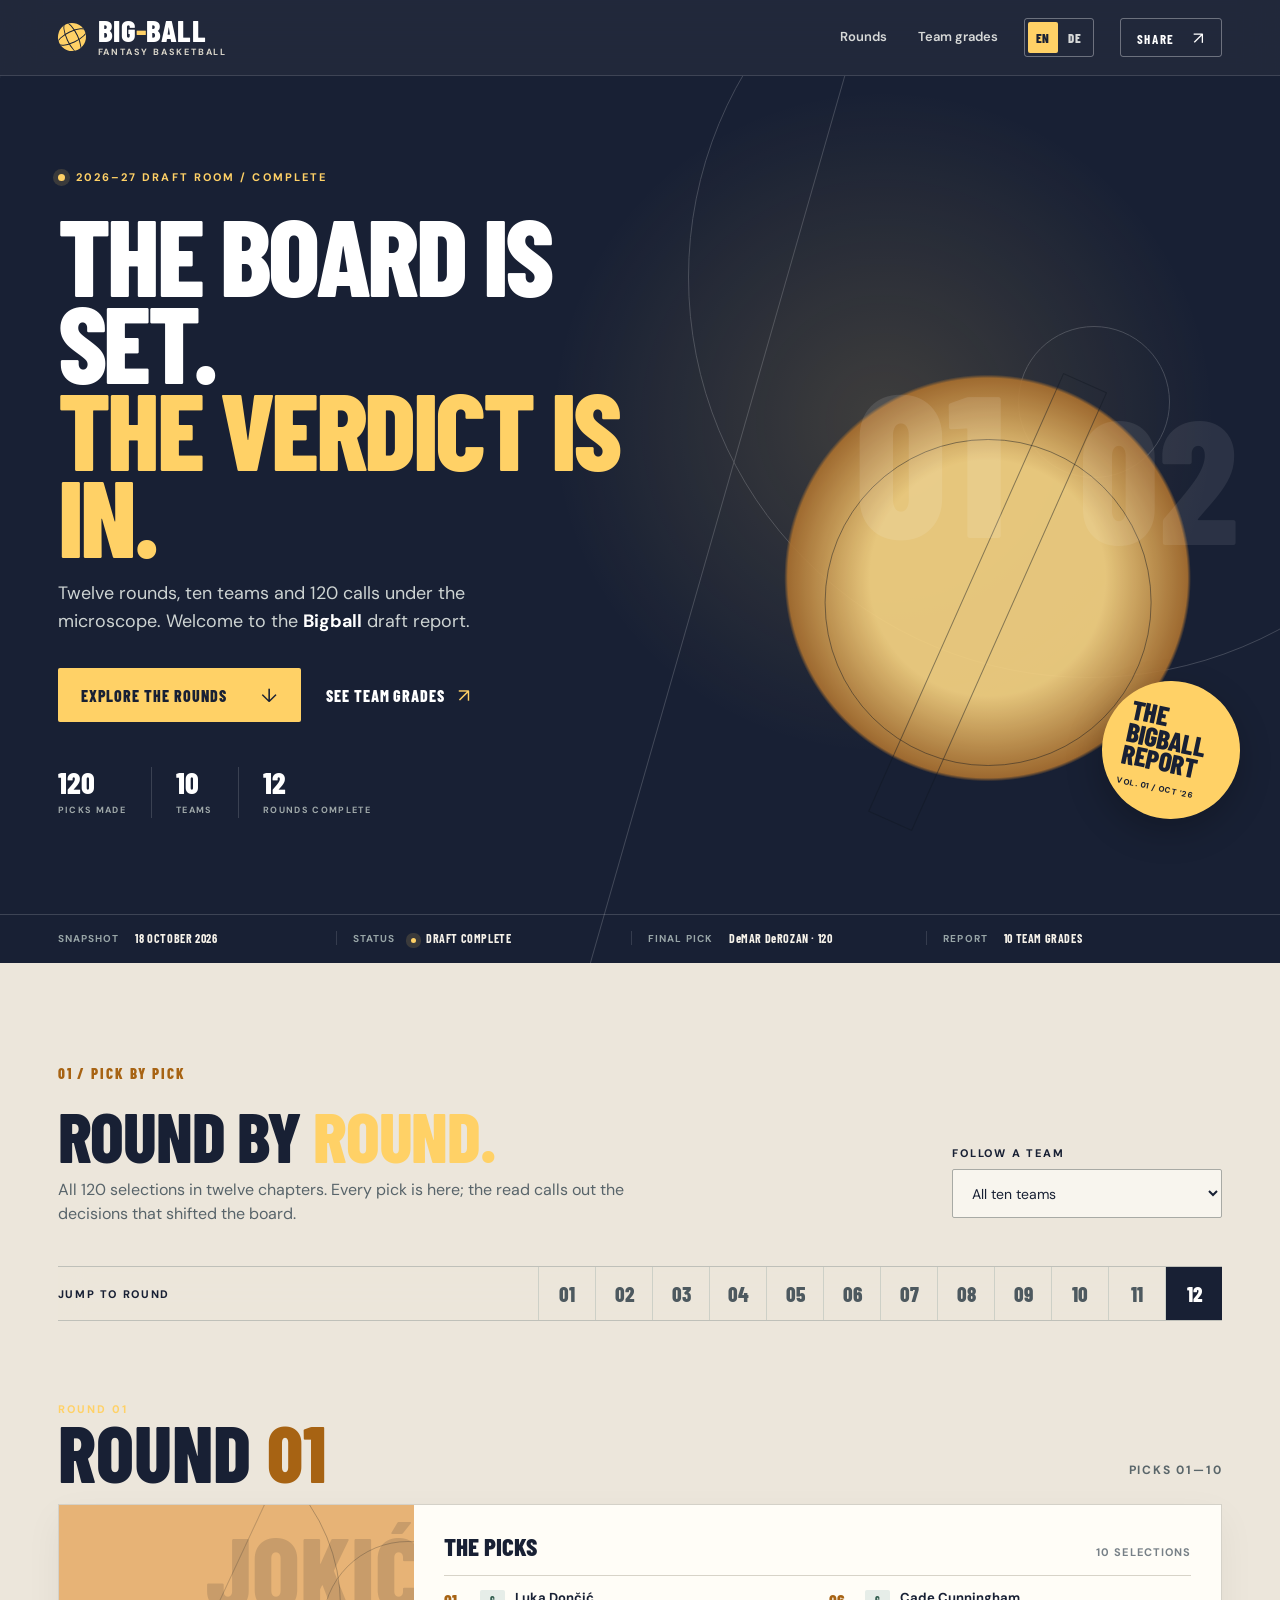
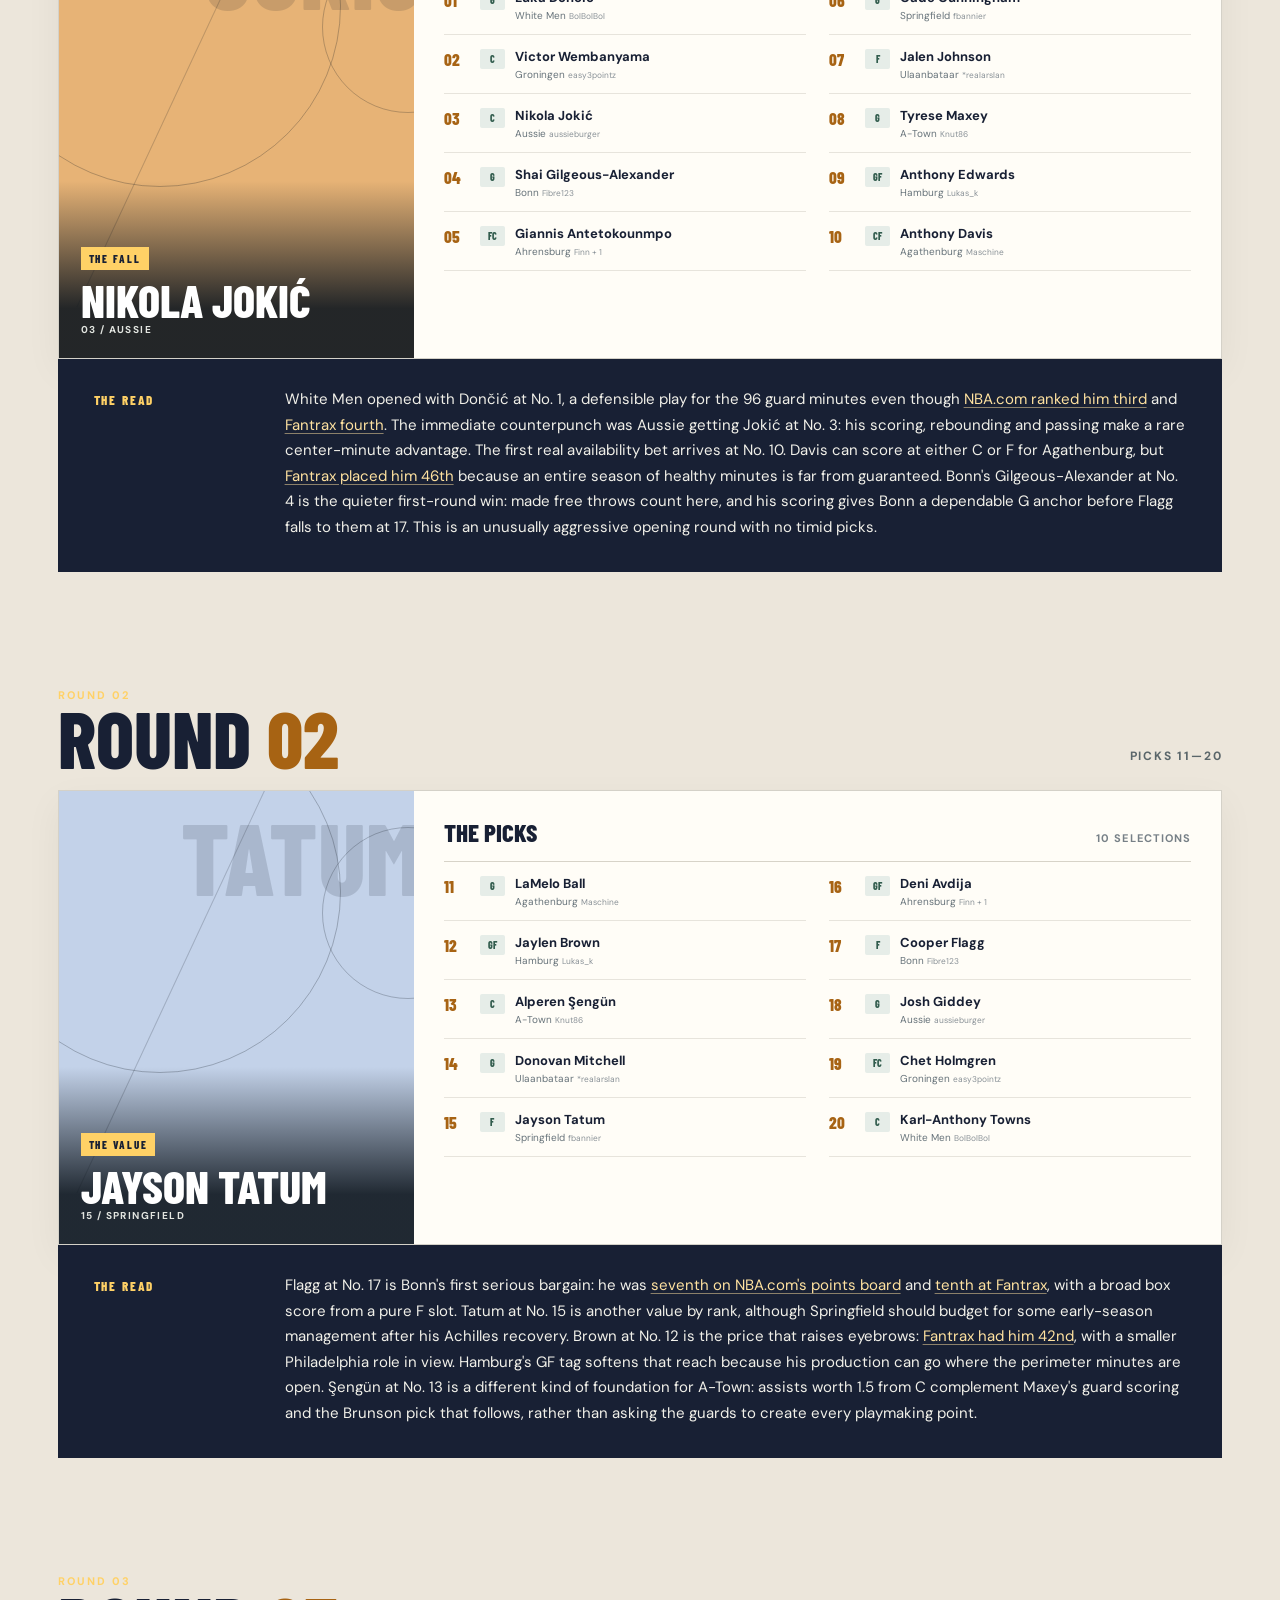
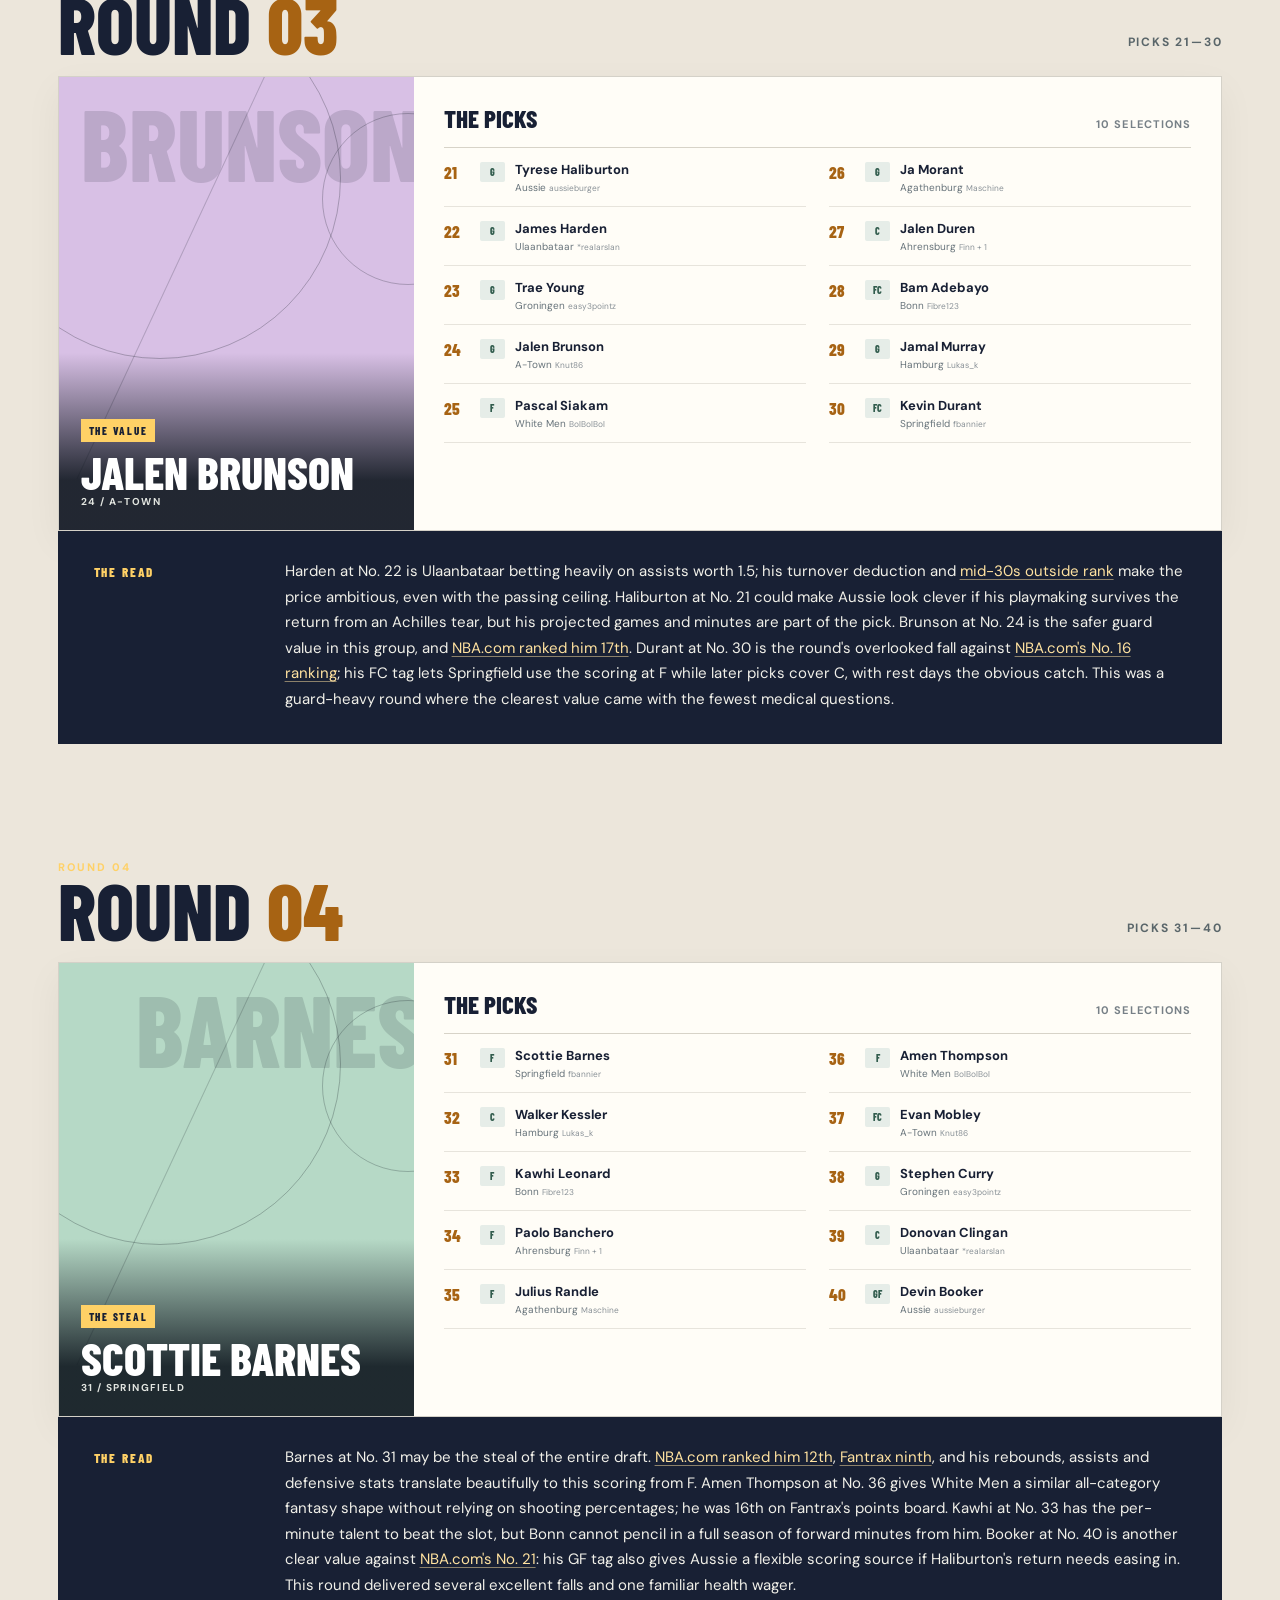
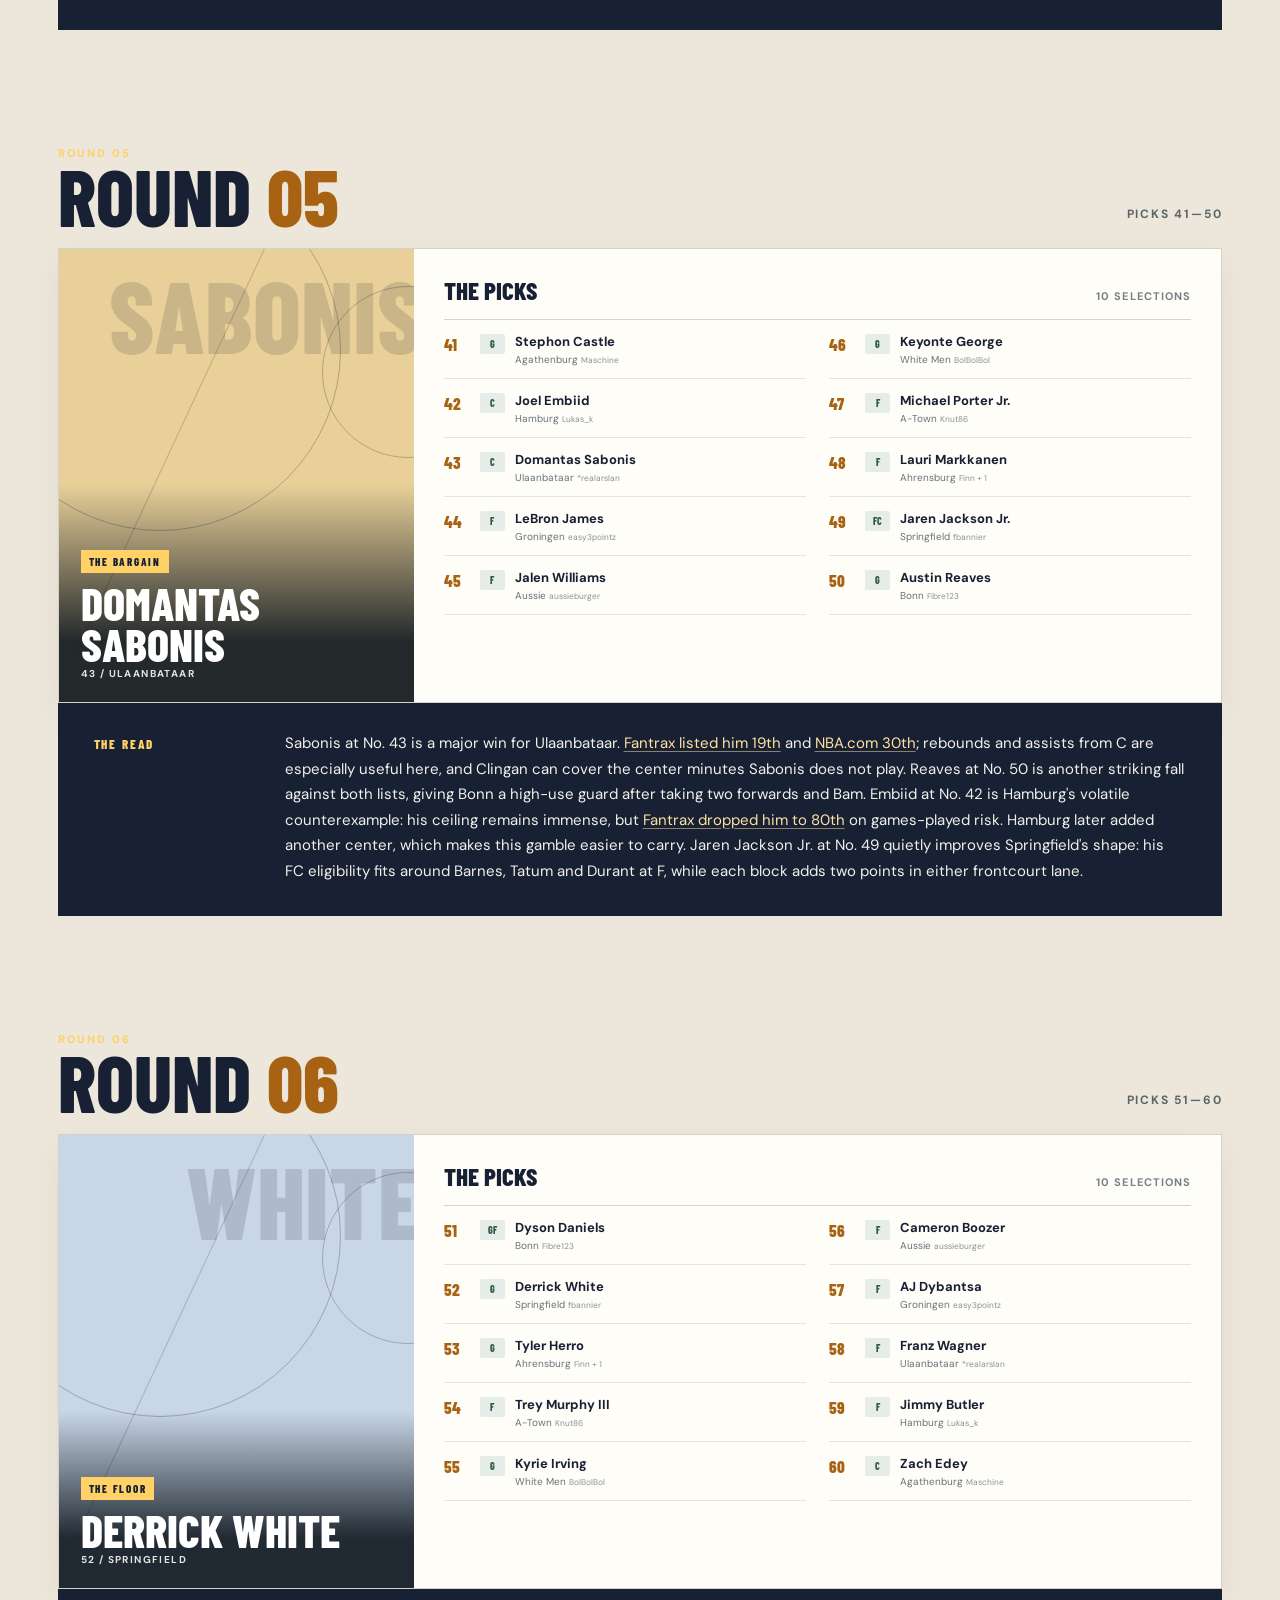
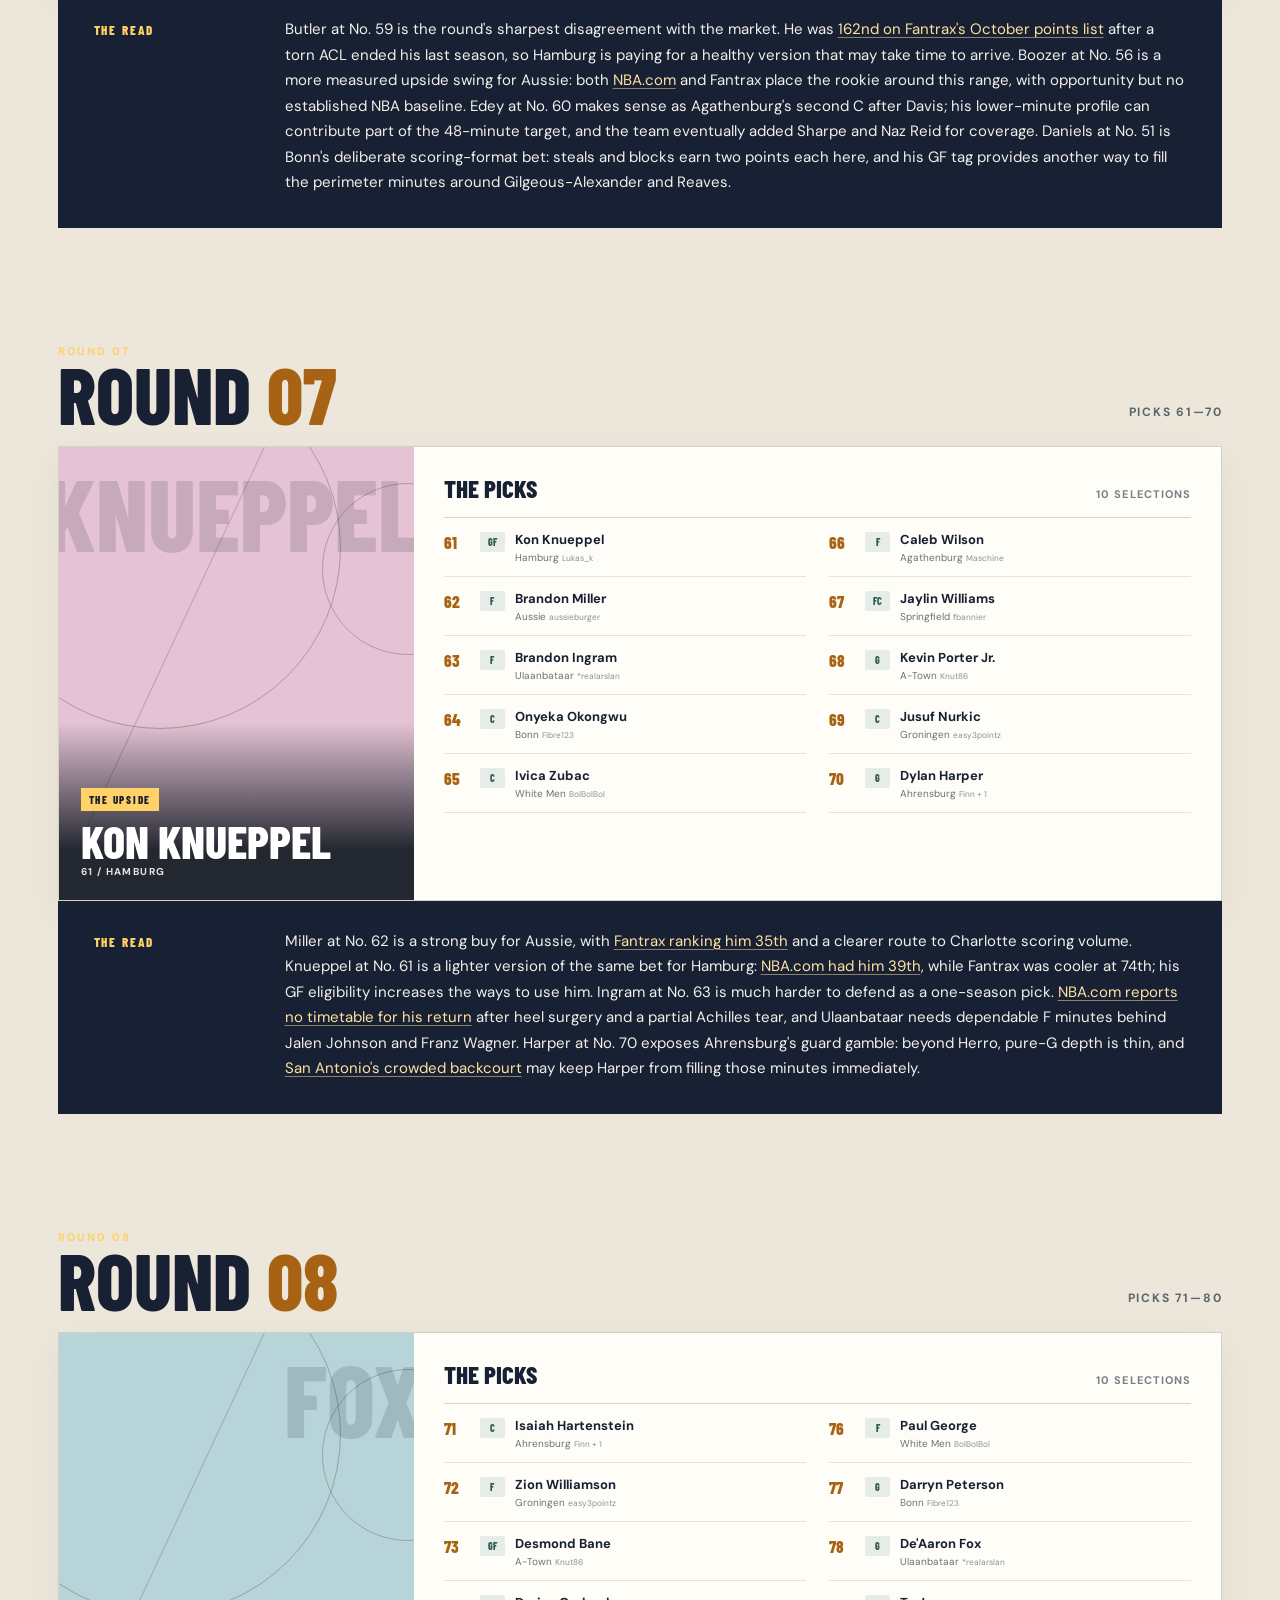
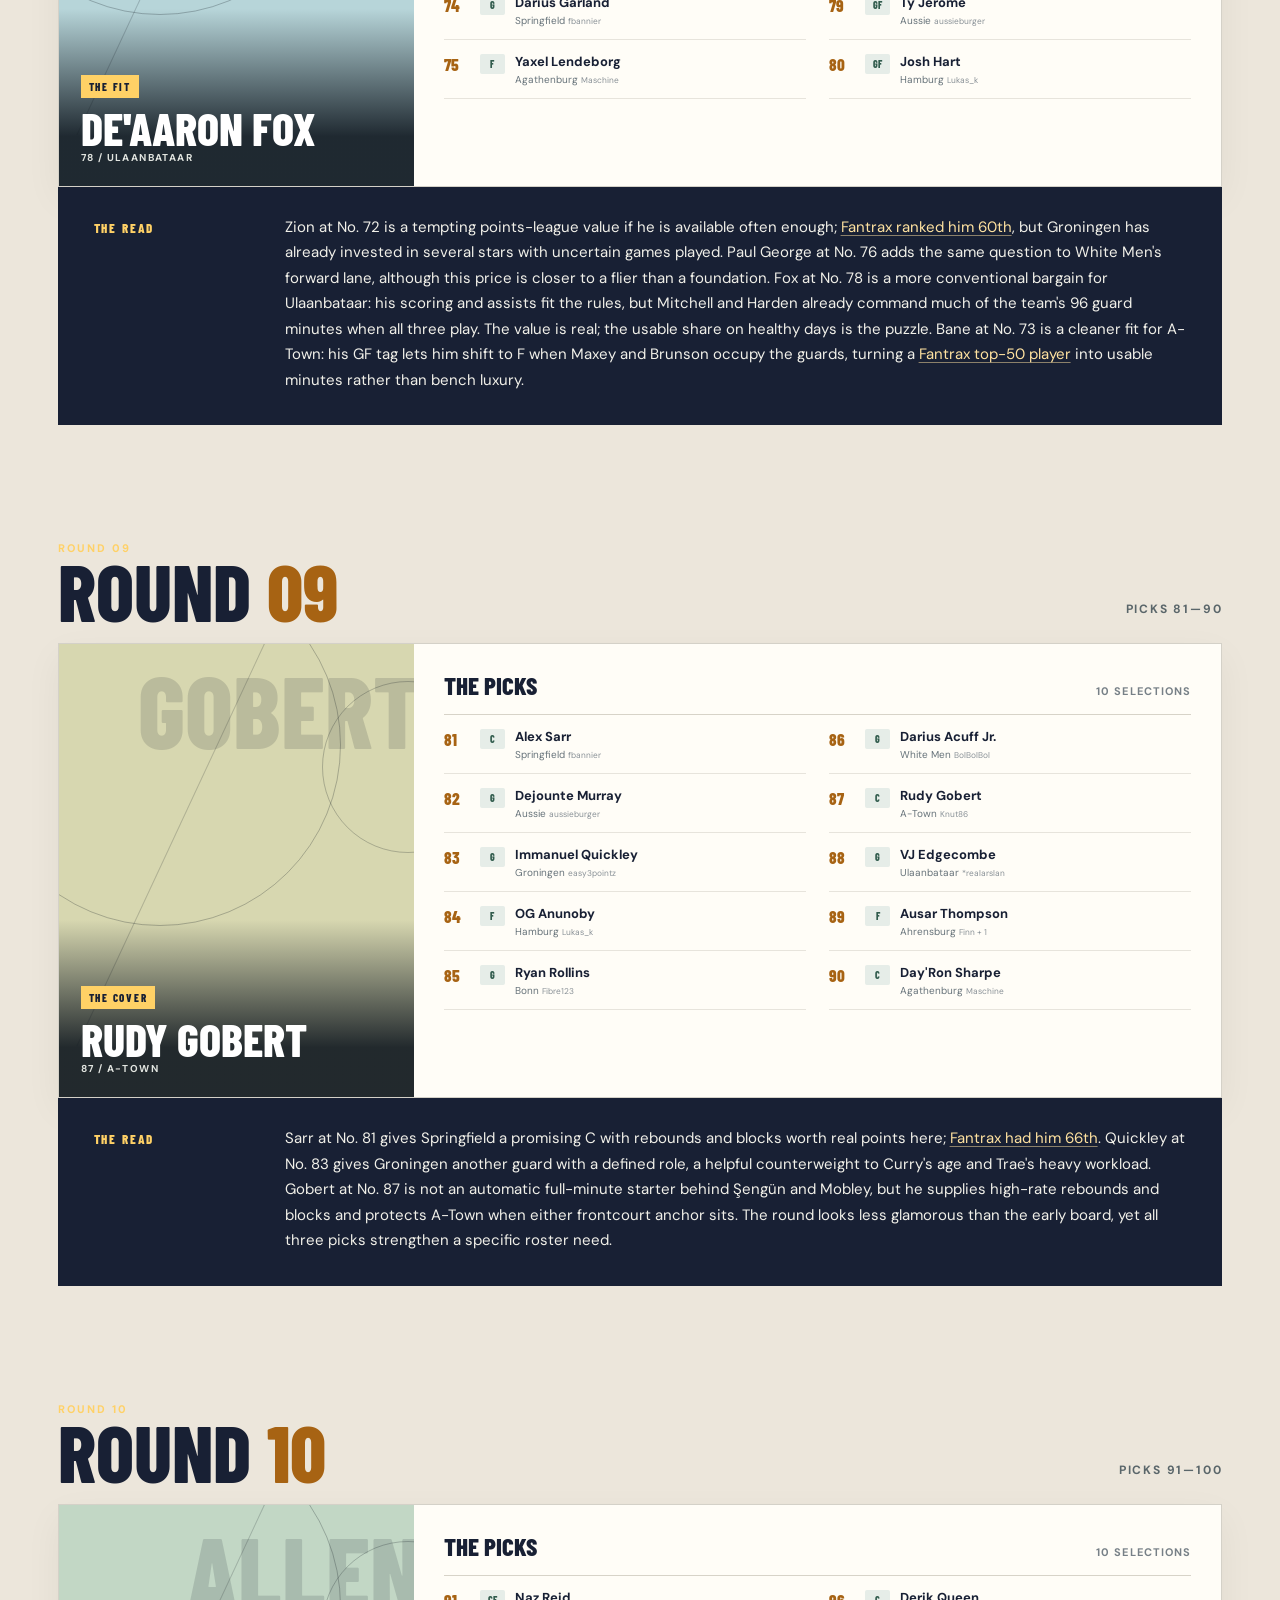
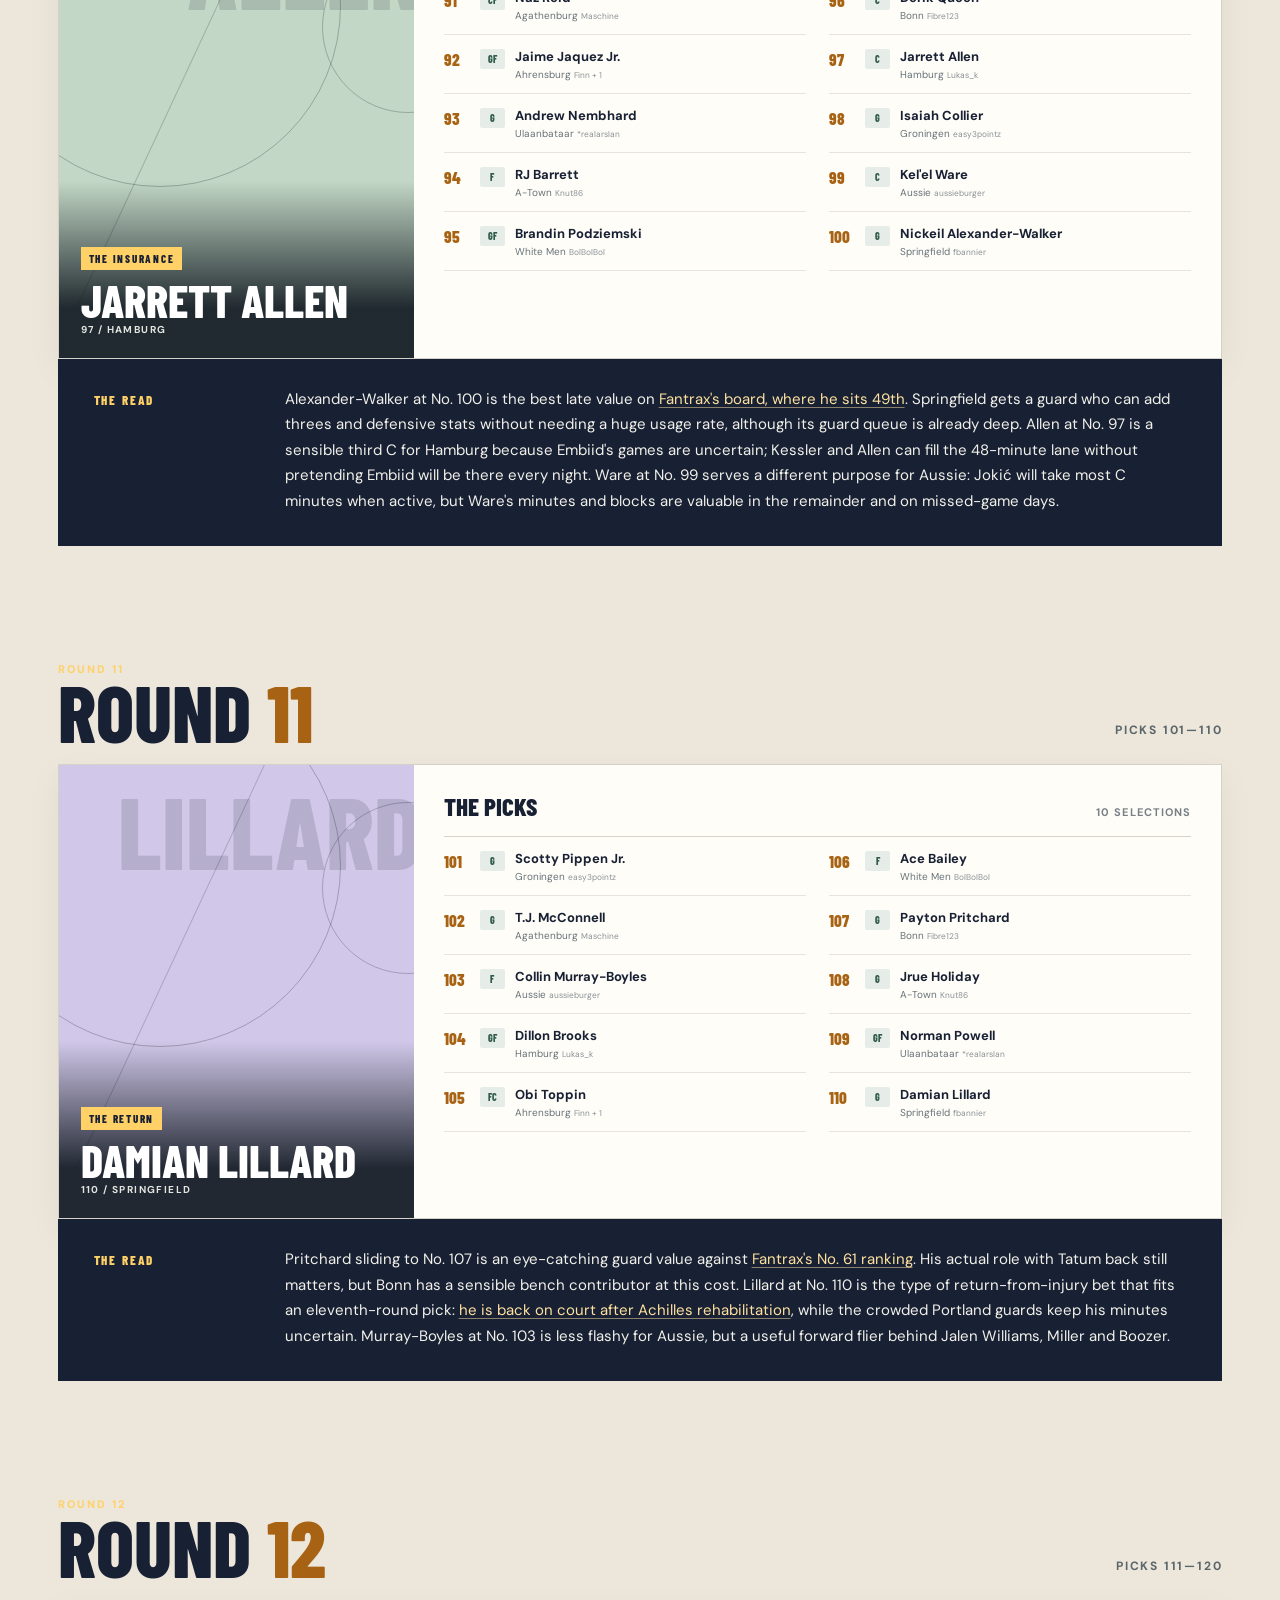
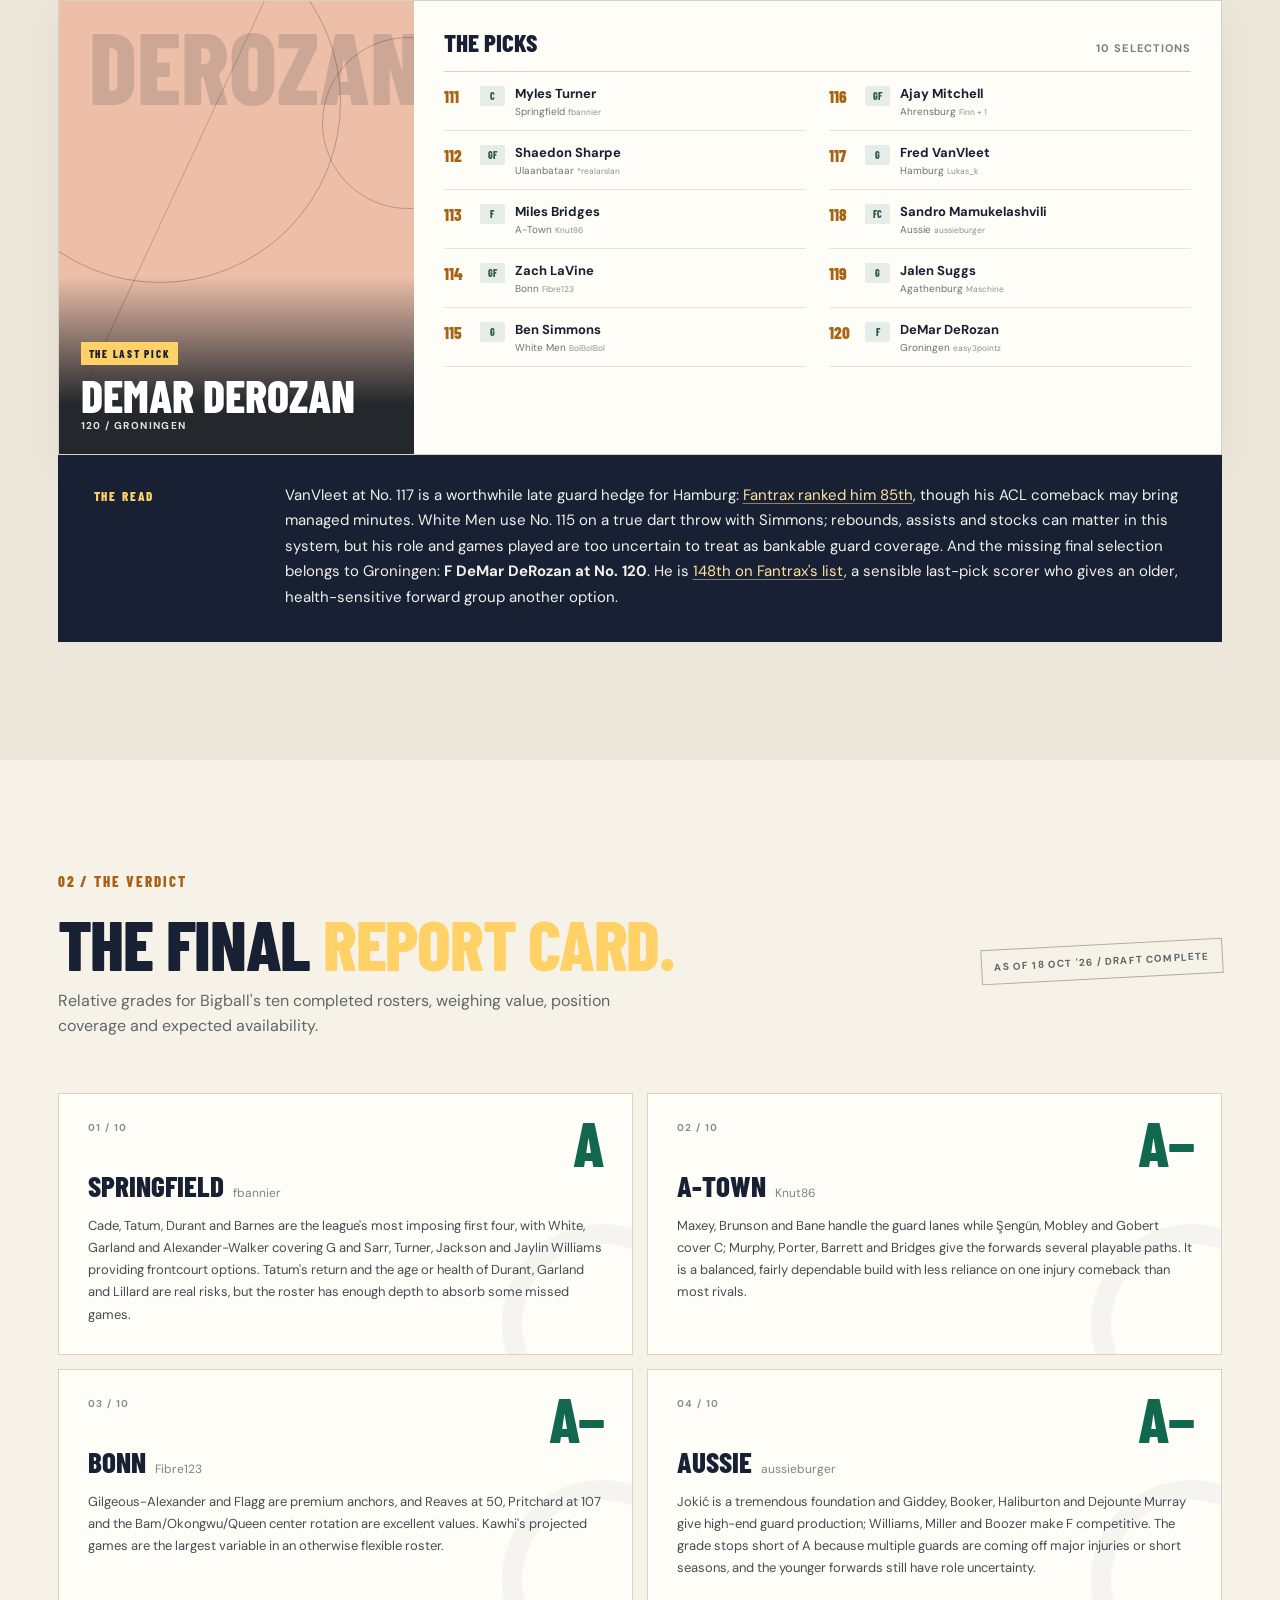
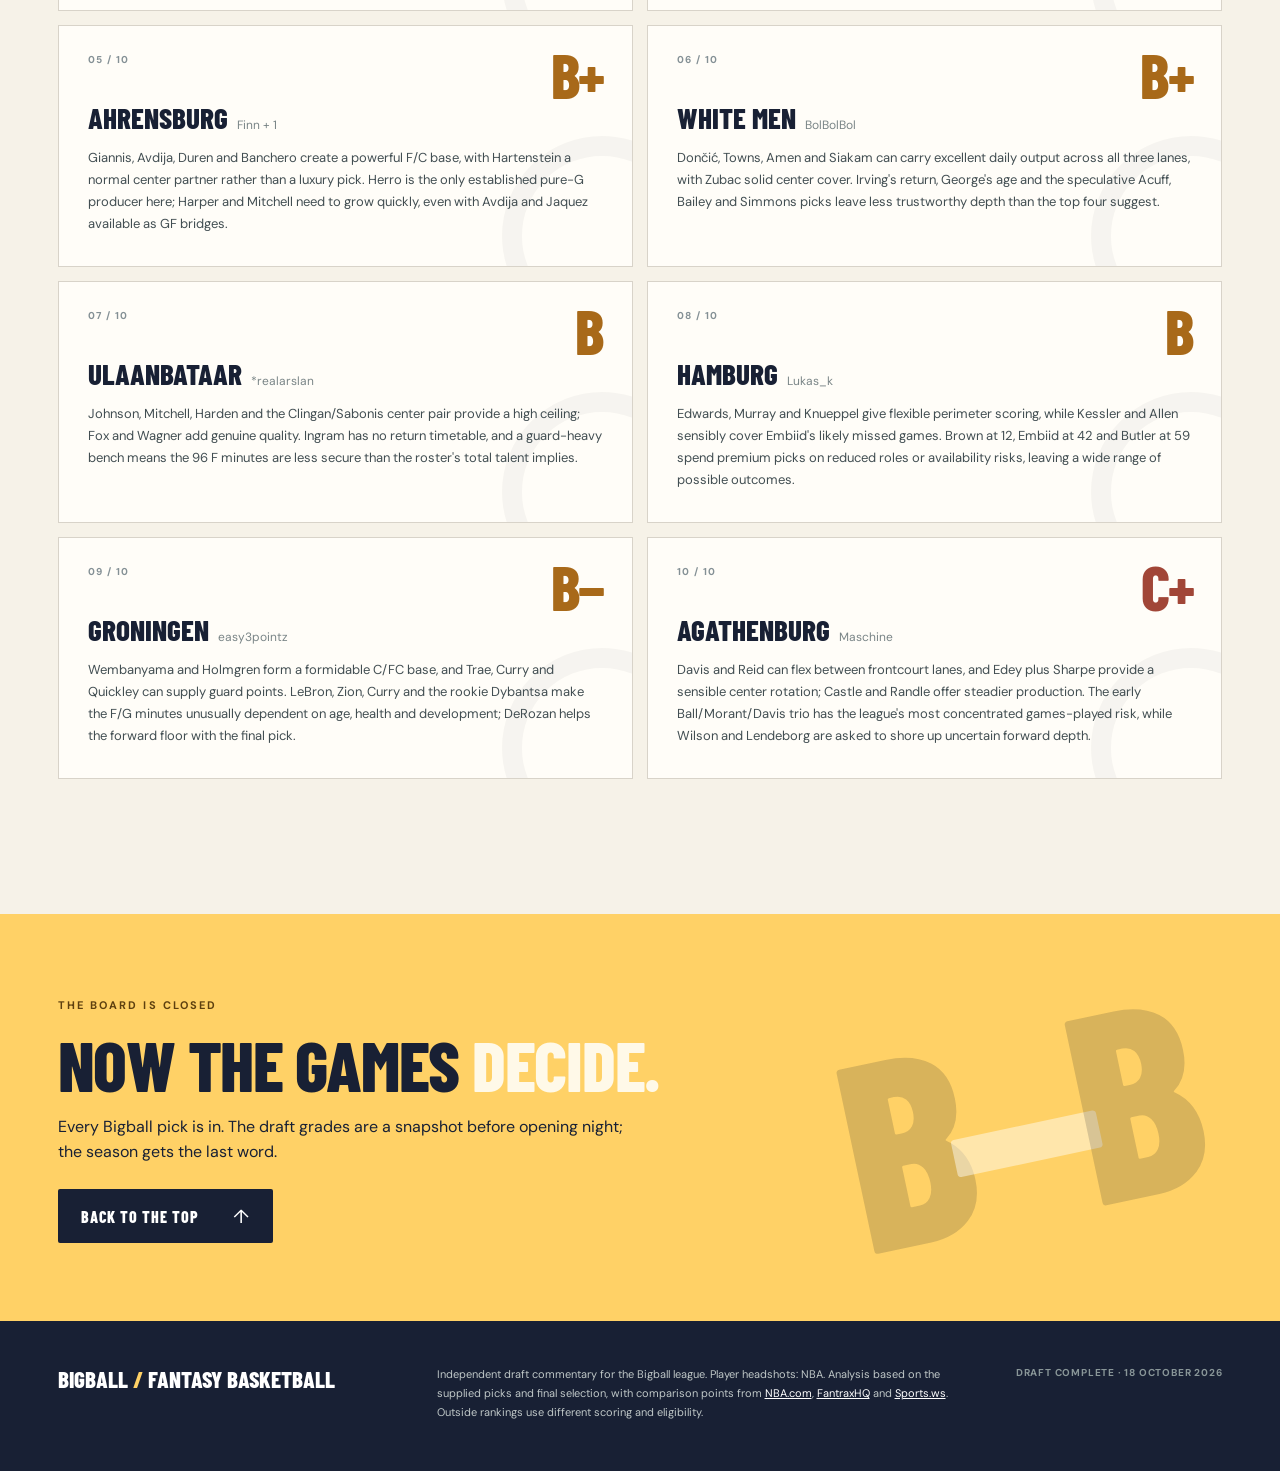
==== commit c75c9e58: "Add files via upload" ====
--- a/bigball-2026/index.html
+++ b/bigball-2026/index.html
@@ -98,7 +98,7 @@
 <li class="pick-row" data-team="Agathenburg"><span class="pick-number">10</span><span class="pick-position">CF</span><span class="pick-player">Anthony Davis</span><span class="pick-team">Agathenburg<small>Maschine</small></span></li></ol>
           </div>
         </div>
-        <div class="round-take"><span class="take-label">THE READ</span><p>White Men opened with Dončić at No. 1, a defensible play for the 96 guard minutes even though <a href="https://www.nba.com/news/nba-fantasy-top-150-for-2026-27-points-leagues" target="_blank" rel="noopener noreferrer">NBA.com ranked him third</a> and <a href="https://fantraxhq.com/2026-27-fantasy-basketball-points-league-rankings-updated/" target="_blank" rel="noopener noreferrer">Fantrax fourth</a>. The immediate counterpunch was Aussie getting Jokić at No. 3: his scoring, rebounding and passing make a rare center-minute advantage. The first real availability bet arrives at No. 10. Davis can score at either C or F for Agathenburg, but <a href="https://fantraxhq.com/2026-27-fantasy-basketball-points-league-rankings-updated/" target="_blank" rel="noopener noreferrer">Fantrax placed him 46th</a> because an entire season of healthy minutes is far from guaranteed. This is an unusually aggressive opening round with no timid picks.</p></div>
+        <div class="round-take"><span class="take-label">THE READ</span><p>White Men opened with Dončić at No. 1, a defensible play for the 96 guard minutes even though <a href="https://www.nba.com/news/nba-fantasy-top-150-for-2026-27-points-leagues" target="_blank" rel="noopener noreferrer">NBA.com ranked him third</a> and <a href="https://fantraxhq.com/2026-27-fantasy-basketball-points-league-rankings-updated/" target="_blank" rel="noopener noreferrer">Fantrax fourth</a>. The immediate counterpunch was Aussie getting Jokić at No. 3: his scoring, rebounding and passing make a rare center-minute advantage. The first real availability bet arrives at No. 10. Davis can score at either C or F for Agathenburg, but <a href="https://fantraxhq.com/2026-27-fantasy-basketball-points-league-rankings-updated/" target="_blank" rel="noopener noreferrer">Fantrax placed him 46th</a> because an entire season of healthy minutes is far from guaranteed. Bonn&#x27;s Gilgeous-Alexander at No. 4 is the quieter first-round win: made free throws count here, and his scoring gives Bonn a dependable G anchor before Flagg falls to them at 17. This is an unusually aggressive opening round with no timid picks.</p></div>
       </article>
       <article class="round-section" id="round-02" style="--round-accent:#c3d2e9">
         <div class="round-heading">
@@ -126,7 +126,7 @@
 <li class="pick-row" data-team="White Men"><span class="pick-number">20</span><span class="pick-position">C</span><span class="pick-player">Karl-Anthony Towns</span><span class="pick-team">White Men<small>BolBolBol</small></span></li></ol>
           </div>
         </div>
-        <div class="round-take"><span class="take-label">THE READ</span><p>Flagg at No. 17 is Bonn&#x27;s first serious bargain: he was <a href="https://www.nba.com/news/nba-fantasy-top-150-for-2026-27-points-leagues" target="_blank" rel="noopener noreferrer">seventh on NBA.com&#x27;s points board</a> and <a href="https://fantraxhq.com/2026-27-fantasy-basketball-points-league-rankings-updated/" target="_blank" rel="noopener noreferrer">tenth at Fantrax</a>, with a broad box score from a pure F slot. Tatum at No. 15 is another value by rank, although Springfield should budget for some early-season management after his Achilles recovery. Brown at No. 12 is the price that raises eyebrows: <a href="https://fantraxhq.com/2026-27-fantasy-basketball-points-league-rankings-updated/" target="_blank" rel="noopener noreferrer">Fantrax had him 42nd</a>, with a smaller Philadelphia role in view. Hamburg&#x27;s GF tag softens that reach because his production can go where the perimeter minutes are open.</p></div>
+        <div class="round-take"><span class="take-label">THE READ</span><p>Flagg at No. 17 is Bonn&#x27;s first serious bargain: he was <a href="https://www.nba.com/news/nba-fantasy-top-150-for-2026-27-points-leagues" target="_blank" rel="noopener noreferrer">seventh on NBA.com&#x27;s points board</a> and <a href="https://fantraxhq.com/2026-27-fantasy-basketball-points-league-rankings-updated/" target="_blank" rel="noopener noreferrer">tenth at Fantrax</a>, with a broad box score from a pure F slot. Tatum at No. 15 is another value by rank, although Springfield should budget for some early-season management after his Achilles recovery. Brown at No. 12 is the price that raises eyebrows: <a href="https://fantraxhq.com/2026-27-fantasy-basketball-points-league-rankings-updated/" target="_blank" rel="noopener noreferrer">Fantrax had him 42nd</a>, with a smaller Philadelphia role in view. Hamburg&#x27;s GF tag softens that reach because his production can go where the perimeter minutes are open. Şengün at No. 13 is a different kind of foundation for A-Town: assists worth 1.5 from C complement Maxey&#x27;s guard scoring and the Brunson pick that follows, rather than asking the guards to create every playmaking point.</p></div>
       </article>
       <article class="round-section" id="round-03" style="--round-accent:#d8c0e5">
         <div class="round-heading">
@@ -154,7 +154,7 @@
 <li class="pick-row" data-team="Springfield"><span class="pick-number">30</span><span class="pick-position">FC</span><span class="pick-player">Kevin Durant</span><span class="pick-team">Springfield<small>fbannier</small></span></li></ol>
           </div>
         </div>
-        <div class="round-take"><span class="take-label">THE READ</span><p>Harden at No. 22 is Ulaanbataar betting heavily on assists worth 1.5; his turnover deduction and <a href="https://fantraxhq.com/2026-27-fantasy-basketball-points-league-rankings-updated/" target="_blank" rel="noopener noreferrer">mid-30s outside rank</a> make the price ambitious, even with the passing ceiling. Haliburton at No. 21 could make Aussie look clever if his playmaking survives the return from an Achilles tear, but his projected games and minutes are part of the pick. Brunson at No. 24 is the safer guard value in this group, and <a href="https://www.nba.com/news/nba-fantasy-top-150-for-2026-27-points-leagues" target="_blank" rel="noopener noreferrer">NBA.com ranked him 17th</a>. This was a guard-heavy round where the clearest value came with the fewest medical questions.</p></div>
+        <div class="round-take"><span class="take-label">THE READ</span><p>Harden at No. 22 is Ulaanbataar betting heavily on assists worth 1.5; his turnover deduction and <a href="https://fantraxhq.com/2026-27-fantasy-basketball-points-league-rankings-updated/" target="_blank" rel="noopener noreferrer">mid-30s outside rank</a> make the price ambitious, even with the passing ceiling. Haliburton at No. 21 could make Aussie look clever if his playmaking survives the return from an Achilles tear, but his projected games and minutes are part of the pick. Brunson at No. 24 is the safer guard value in this group, and <a href="https://www.nba.com/news/nba-fantasy-top-150-for-2026-27-points-leagues" target="_blank" rel="noopener noreferrer">NBA.com ranked him 17th</a>. Durant at No. 30 is the round&#x27;s overlooked fall against <a href="https://www.nba.com/news/nba-fantasy-top-150-for-2026-27-points-leagues" target="_blank" rel="noopener noreferrer">NBA.com&#x27;s No. 16 ranking</a>; his FC tag lets Springfield use the scoring at F while later picks cover C, with rest days the obvious catch. This was a guard-heavy round where the clearest value came with the fewest medical questions.</p></div>
       </article>
       <article class="round-section" id="round-04" style="--round-accent:#b6d9c6">
         <div class="round-heading">
@@ -182,7 +182,7 @@
 <li class="pick-row" data-team="Aussie"><span class="pick-number">40</span><span class="pick-position">GF</span><span class="pick-player">Devin Booker</span><span class="pick-team">Aussie<small>aussieburger</small></span></li></ol>
           </div>
         </div>
-        <div class="round-take"><span class="take-label">THE READ</span><p>Barnes at No. 31 may be the steal of the entire draft. <a href="https://www.nba.com/news/nba-fantasy-top-150-for-2026-27-points-leagues" target="_blank" rel="noopener noreferrer">NBA.com ranked him 12th</a>, <a href="https://fantraxhq.com/2026-27-fantasy-basketball-points-league-rankings-updated/" target="_blank" rel="noopener noreferrer">Fantrax ninth</a>, and his rebounds, assists and defensive stats translate beautifully to this scoring from F. Amen Thompson at No. 36 gives White Men a similar all-category fantasy shape without relying on shooting percentages; he was 16th on Fantrax&#x27;s points board. Kawhi at No. 33 has the per-minute talent to beat the slot, but Bonn cannot pencil in a full season of forward minutes from him. This round delivered two excellent falls and one familiar health wager.</p></div>
+        <div class="round-take"><span class="take-label">THE READ</span><p>Barnes at No. 31 may be the steal of the entire draft. <a href="https://www.nba.com/news/nba-fantasy-top-150-for-2026-27-points-leagues" target="_blank" rel="noopener noreferrer">NBA.com ranked him 12th</a>, <a href="https://fantraxhq.com/2026-27-fantasy-basketball-points-league-rankings-updated/" target="_blank" rel="noopener noreferrer">Fantrax ninth</a>, and his rebounds, assists and defensive stats translate beautifully to this scoring from F. Amen Thompson at No. 36 gives White Men a similar all-category fantasy shape without relying on shooting percentages; he was 16th on Fantrax&#x27;s points board. Kawhi at No. 33 has the per-minute talent to beat the slot, but Bonn cannot pencil in a full season of forward minutes from him. Booker at No. 40 is another clear value against <a href="https://www.nba.com/news/nba-fantasy-top-150-for-2026-27-points-leagues" target="_blank" rel="noopener noreferrer">NBA.com&#x27;s No. 21</a>: his GF tag also gives Aussie a flexible scoring source if Haliburton&#x27;s return needs easing in. This round delivered several excellent falls and one familiar health wager.</p></div>
       </article>
       <article class="round-section" id="round-05" style="--round-accent:#e9d099">
         <div class="round-heading">
@@ -210,7 +210,7 @@
 <li class="pick-row" data-team="Bonn"><span class="pick-number">50</span><span class="pick-position">G</span><span class="pick-player">Austin Reaves</span><span class="pick-team">Bonn<small>Fibre123</small></span></li></ol>
           </div>
         </div>
-        <div class="round-take"><span class="take-label">THE READ</span><p>Sabonis at No. 43 is a major win for Ulaanbataar. <a href="https://fantraxhq.com/2026-27-fantasy-basketball-points-league-rankings-updated/" target="_blank" rel="noopener noreferrer">Fantrax listed him 19th</a> and <a href="https://www.nba.com/news/nba-fantasy-top-150-for-2026-27-points-leagues" target="_blank" rel="noopener noreferrer">NBA.com 30th</a>; rebounds and assists from C are especially useful here, and Clingan can cover the center minutes Sabonis does not play. Reaves at No. 50 is another striking fall against both lists, giving Bonn a high-use guard after taking two forwards and Bam. Embiid at No. 42 is Hamburg&#x27;s volatile counterexample: his ceiling remains immense, but <a href="https://fantraxhq.com/2026-27-fantasy-basketball-points-league-rankings-updated/" target="_blank" rel="noopener noreferrer">Fantrax dropped him to 80th</a> on games-played risk. Hamburg later added another center, which makes this gamble easier to carry.</p></div>
+        <div class="round-take"><span class="take-label">THE READ</span><p>Sabonis at No. 43 is a major win for Ulaanbataar. <a href="https://fantraxhq.com/2026-27-fantasy-basketball-points-league-rankings-updated/" target="_blank" rel="noopener noreferrer">Fantrax listed him 19th</a> and <a href="https://www.nba.com/news/nba-fantasy-top-150-for-2026-27-points-leagues" target="_blank" rel="noopener noreferrer">NBA.com 30th</a>; rebounds and assists from C are especially useful here, and Clingan can cover the center minutes Sabonis does not play. Reaves at No. 50 is another striking fall against both lists, giving Bonn a high-use guard after taking two forwards and Bam. Embiid at No. 42 is Hamburg&#x27;s volatile counterexample: his ceiling remains immense, but <a href="https://fantraxhq.com/2026-27-fantasy-basketball-points-league-rankings-updated/" target="_blank" rel="noopener noreferrer">Fantrax dropped him to 80th</a> on games-played risk. Hamburg later added another center, which makes this gamble easier to carry. Jaren Jackson Jr. at No. 49 quietly improves Springfield&#x27;s shape: his FC eligibility fits around Barnes, Tatum and Durant at F, while each block adds two points in either frontcourt lane.</p></div>
       </article>
       <article class="round-section" id="round-06" style="--round-accent:#c9d6e7">
         <div class="round-heading">
@@ -238,7 +238,7 @@
 <li class="pick-row" data-team="Agathenburg"><span class="pick-number">60</span><span class="pick-position">C</span><span class="pick-player">Zach Edey</span><span class="pick-team">Agathenburg<small>Maschine</small></span></li></ol>
           </div>
         </div>
-        <div class="round-take"><span class="take-label">THE READ</span><p>Butler at No. 59 is the round&#x27;s sharpest disagreement with the market. He was <a href="https://fantraxhq.com/2026-27-fantasy-basketball-points-league-rankings-updated/" target="_blank" rel="noopener noreferrer">162nd on Fantrax&#x27;s October points list</a> after a torn ACL ended his last season, so Hamburg is paying for a healthy version that may take time to arrive. Boozer at No. 56 is a more measured upside swing for Aussie: both <a href="https://www.nba.com/news/nba-fantasy-top-150-for-2026-27-points-leagues" target="_blank" rel="noopener noreferrer">NBA.com</a> and Fantrax place the rookie around this range, with opportunity but no established NBA baseline. Edey at No. 60 makes sense as Agathenburg&#x27;s second C after Davis; his lower-minute profile can contribute part of the 48-minute target, and the team eventually added Sharpe and Naz Reid for coverage.</p></div>
+        <div class="round-take"><span class="take-label">THE READ</span><p>Butler at No. 59 is the round&#x27;s sharpest disagreement with the market. He was <a href="https://fantraxhq.com/2026-27-fantasy-basketball-points-league-rankings-updated/" target="_blank" rel="noopener noreferrer">162nd on Fantrax&#x27;s October points list</a> after a torn ACL ended his last season, so Hamburg is paying for a healthy version that may take time to arrive. Boozer at No. 56 is a more measured upside swing for Aussie: both <a href="https://www.nba.com/news/nba-fantasy-top-150-for-2026-27-points-leagues" target="_blank" rel="noopener noreferrer">NBA.com</a> and Fantrax place the rookie around this range, with opportunity but no established NBA baseline. Edey at No. 60 makes sense as Agathenburg&#x27;s second C after Davis; his lower-minute profile can contribute part of the 48-minute target, and the team eventually added Sharpe and Naz Reid for coverage. Daniels at No. 51 is Bonn&#x27;s deliberate scoring-format bet: steals and blocks earn two points each here, and his GF tag provides another way to fill the perimeter minutes around Gilgeous-Alexander and Reaves.</p></div>
       </article>
       <article class="round-section" id="round-07" style="--round-accent:#e5c3d4">
         <div class="round-heading">
@@ -266,7 +266,7 @@
 <li class="pick-row" data-team="Ahrensburg"><span class="pick-number">70</span><span class="pick-position">G</span><span class="pick-player">Dylan Harper</span><span class="pick-team">Ahrensburg<small>Finn + 1</small></span></li></ol>
           </div>
         </div>
-        <div class="round-take"><span class="take-label">THE READ</span><p>Miller at No. 62 is a strong buy for Aussie, with <a href="https://fantraxhq.com/2026-27-fantasy-basketball-points-league-rankings-updated/" target="_blank" rel="noopener noreferrer">Fantrax ranking him 35th</a> and a clearer route to Charlotte scoring volume. Knueppel at No. 61 is a lighter version of the same bet for Hamburg: <a href="https://www.nba.com/news/nba-fantasy-top-150-for-2026-27-points-leagues" target="_blank" rel="noopener noreferrer">NBA.com had him 39th</a>, while Fantrax was cooler at 74th; his GF eligibility increases the ways to use him. Ingram at No. 63 is much harder to defend as a one-season pick. <a href="https://www.nba.com/news/brandon-ingrams-clippers-debut-on-hold-after-heel-surgery-partial-achilles-tear" target="_blank" rel="noopener noreferrer">NBA.com reports no timetable for his return</a> after heel surgery and a partial Achilles tear, and Ulaanbataar needs dependable F minutes behind Jalen Johnson and Franz Wagner.</p></div>
+        <div class="round-take"><span class="take-label">THE READ</span><p>Miller at No. 62 is a strong buy for Aussie, with <a href="https://fantraxhq.com/2026-27-fantasy-basketball-points-league-rankings-updated/" target="_blank" rel="noopener noreferrer">Fantrax ranking him 35th</a> and a clearer route to Charlotte scoring volume. Knueppel at No. 61 is a lighter version of the same bet for Hamburg: <a href="https://www.nba.com/news/nba-fantasy-top-150-for-2026-27-points-leagues" target="_blank" rel="noopener noreferrer">NBA.com had him 39th</a>, while Fantrax was cooler at 74th; his GF eligibility increases the ways to use him. Ingram at No. 63 is much harder to defend as a one-season pick. <a href="https://www.nba.com/news/brandon-ingrams-clippers-debut-on-hold-after-heel-surgery-partial-achilles-tear" target="_blank" rel="noopener noreferrer">NBA.com reports no timetable for his return</a> after heel surgery and a partial Achilles tear, and Ulaanbataar needs dependable F minutes behind Jalen Johnson and Franz Wagner. Harper at No. 70 exposes Ahrensburg&#x27;s guard gamble: beyond Herro, pure-G depth is thin, and <a href="https://www.nba.com/news/nba-fantasy-top-150-for-2026-27-points-leagues" target="_blank" rel="noopener noreferrer">San Antonio&#x27;s crowded backcourt</a> may keep Harper from filling those minutes immediately.</p></div>
       </article>
       <article class="round-section" id="round-08" style="--round-accent:#b7d5d9">
         <div class="round-heading">
@@ -294,7 +294,7 @@
 <li class="pick-row" data-team="Hamburg"><span class="pick-number">80</span><span class="pick-position">GF</span><span class="pick-player">Josh Hart</span><span class="pick-team">Hamburg<small>Lukas_k</small></span></li></ol>
           </div>
         </div>
-        <div class="round-take"><span class="take-label">THE READ</span><p>Zion at No. 72 is a tempting points-league value if he is available often enough; <a href="https://fantraxhq.com/2026-27-fantasy-basketball-points-league-rankings-updated/" target="_blank" rel="noopener noreferrer">Fantrax ranked him 60th</a>, but Groningen has already invested in several stars with uncertain games played. Paul George at No. 76 adds the same question to White Men&#x27;s forward lane, although this price is closer to a flier than a foundation. Fox at No. 78 is a more conventional bargain for Ulaanbataar: his scoring and assists fit the rules, but Mitchell and Harden already command much of the team&#x27;s 96 guard minutes when all three play. The value is real; the usable share on healthy days is the puzzle.</p></div>
+        <div class="round-take"><span class="take-label">THE READ</span><p>Zion at No. 72 is a tempting points-league value if he is available often enough; <a href="https://fantraxhq.com/2026-27-fantasy-basketball-points-league-rankings-updated/" target="_blank" rel="noopener noreferrer">Fantrax ranked him 60th</a>, but Groningen has already invested in several stars with uncertain games played. Paul George at No. 76 adds the same question to White Men&#x27;s forward lane, although this price is closer to a flier than a foundation. Fox at No. 78 is a more conventional bargain for Ulaanbataar: his scoring and assists fit the rules, but Mitchell and Harden already command much of the team&#x27;s 96 guard minutes when all three play. The value is real; the usable share on healthy days is the puzzle. Bane at No. 73 is a cleaner fit for A-Town: his GF tag lets him shift to F when Maxey and Brunson occupy the guards, turning a <a href="https://fantraxhq.com/2026-27-fantasy-basketball-points-league-rankings-updated/" target="_blank" rel="noopener noreferrer">Fantrax top-50 player</a> into usable minutes rather than bench luxury.</p></div>
       </article>
       <article class="round-section" id="round-09" style="--round-accent:#d7d7b0">
         <div class="round-heading">
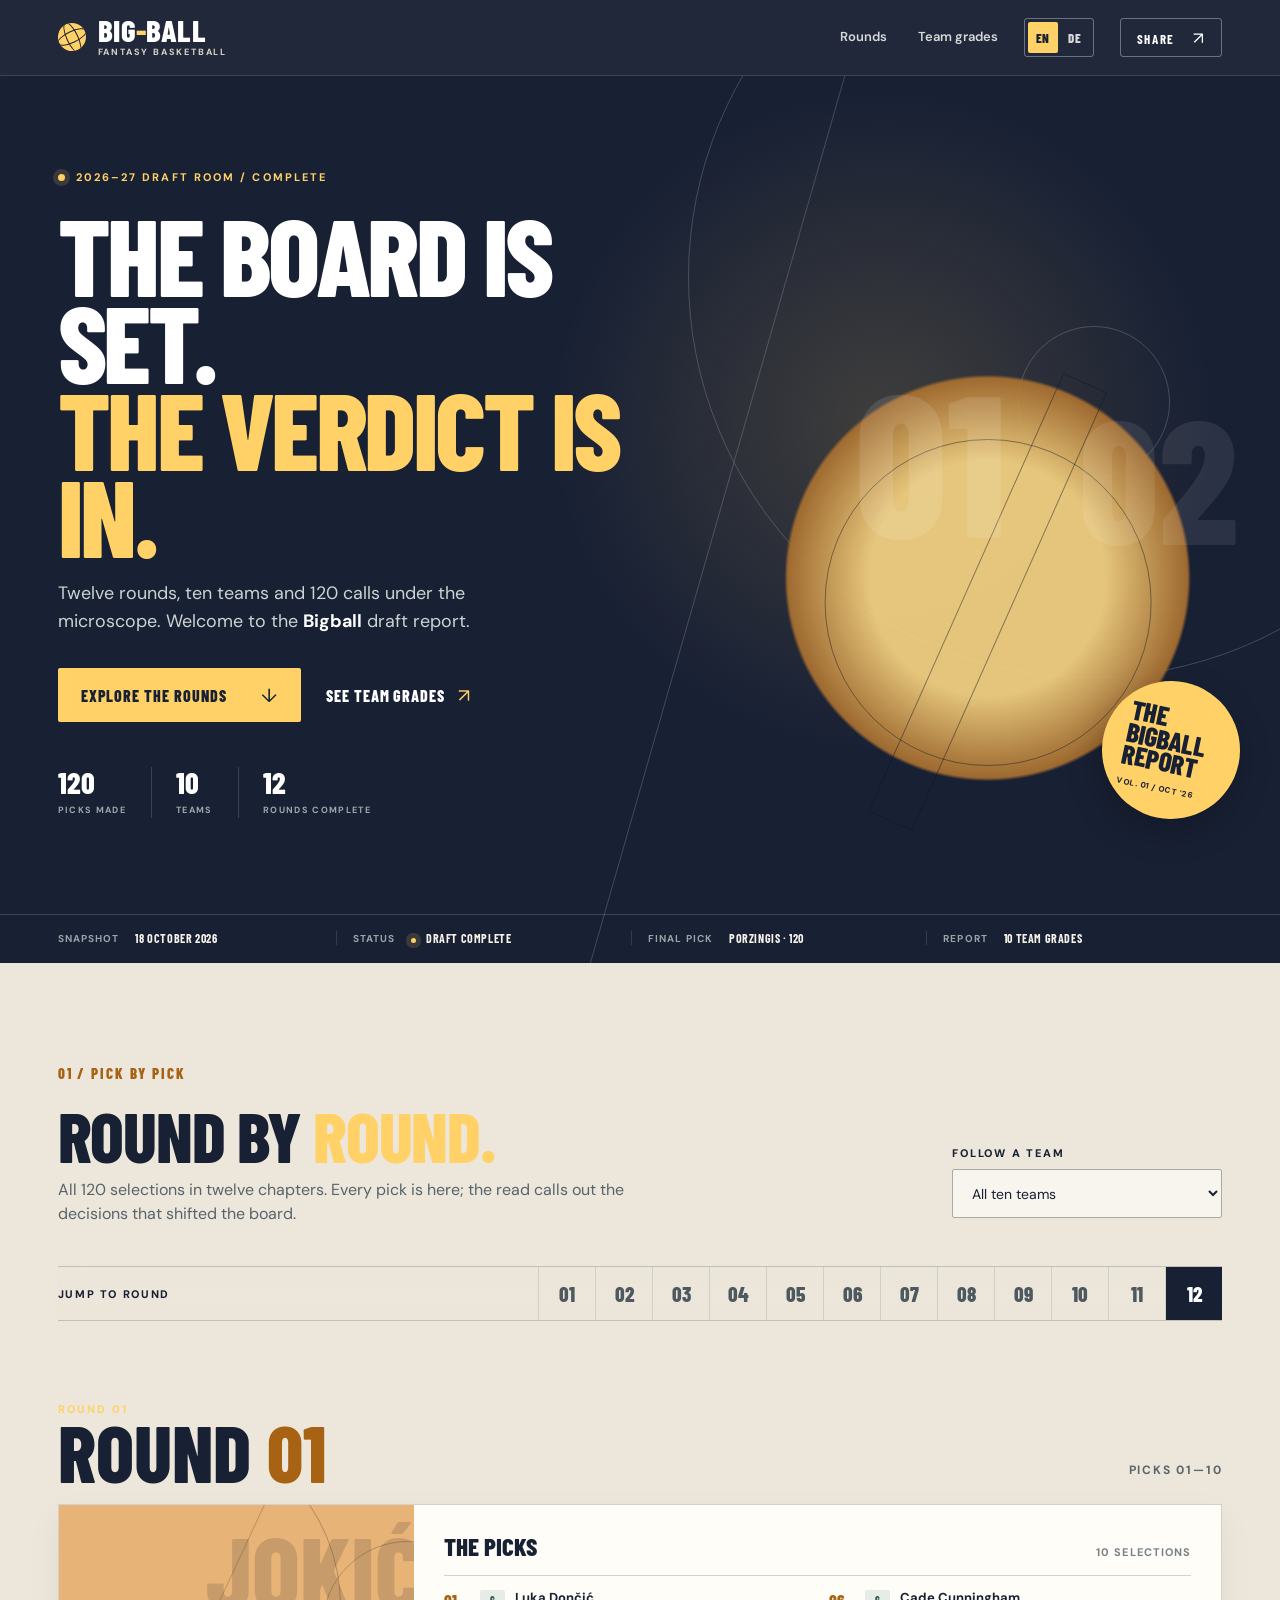
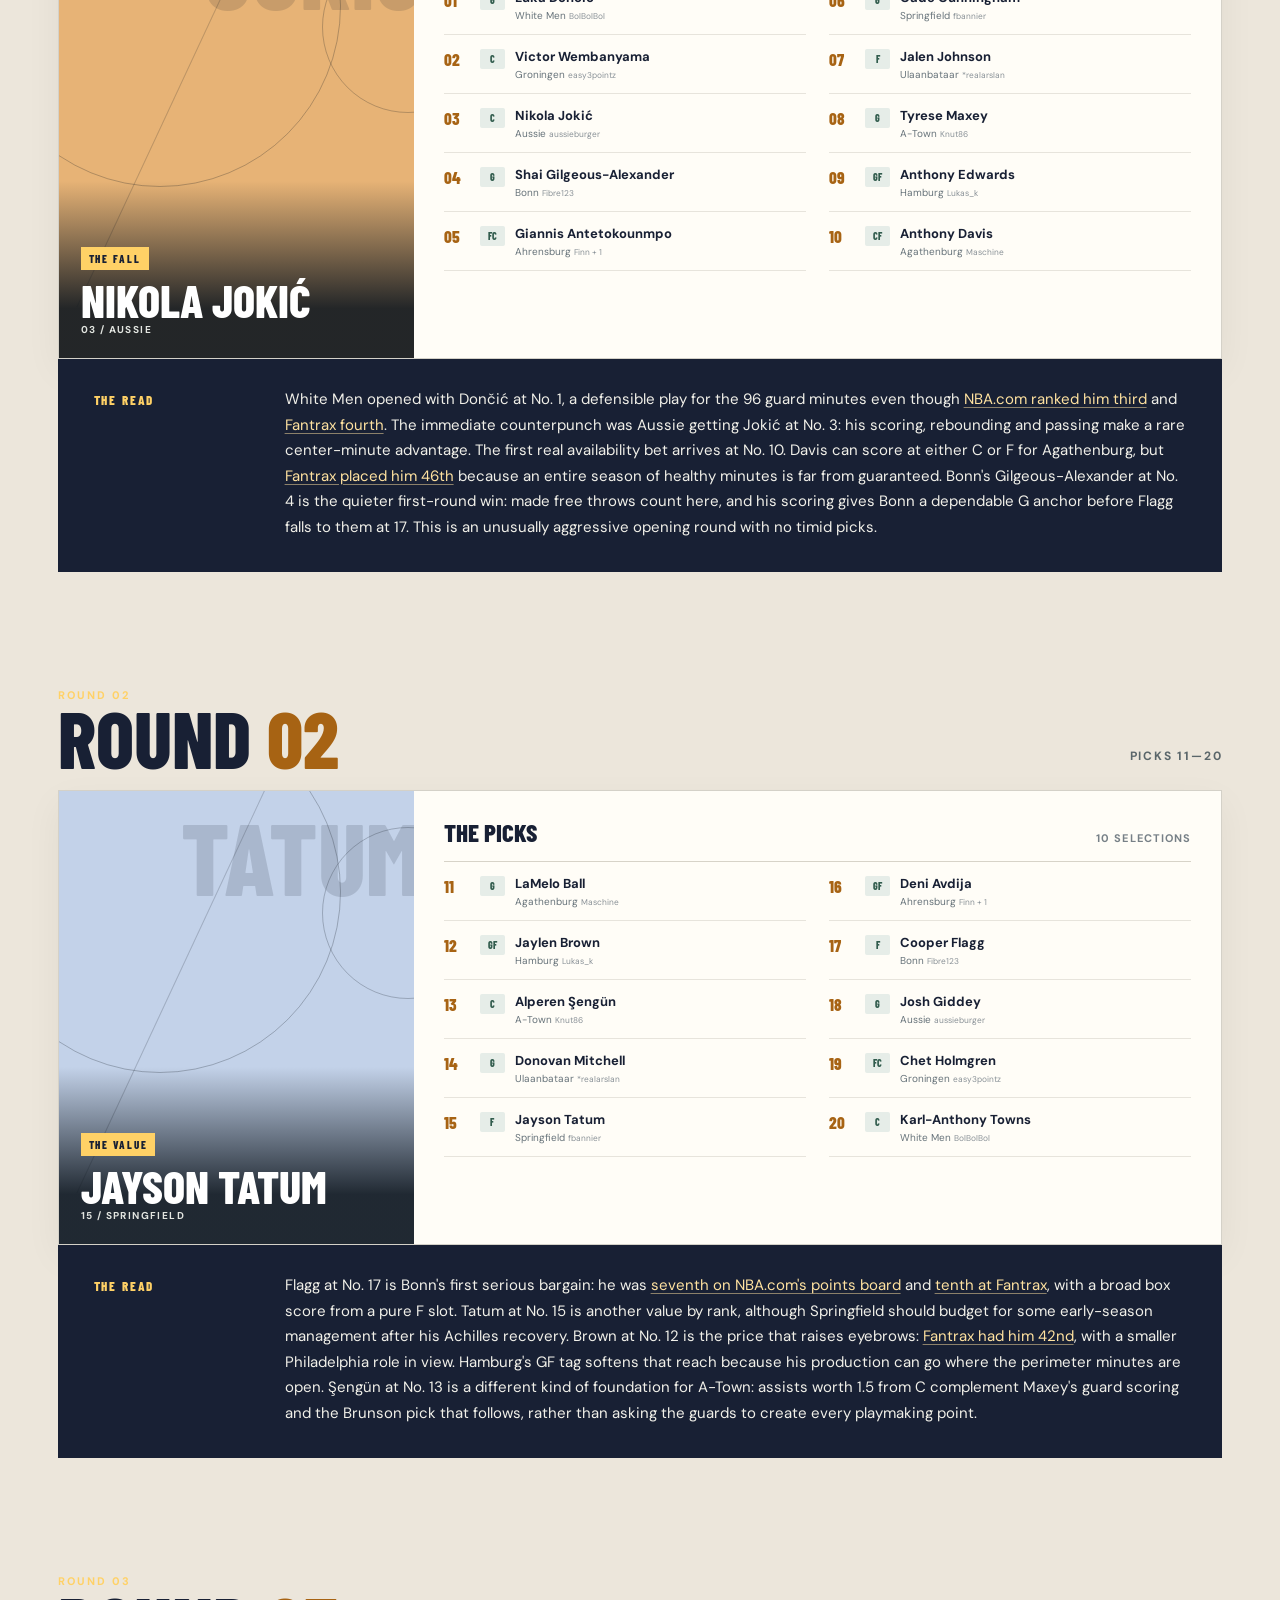
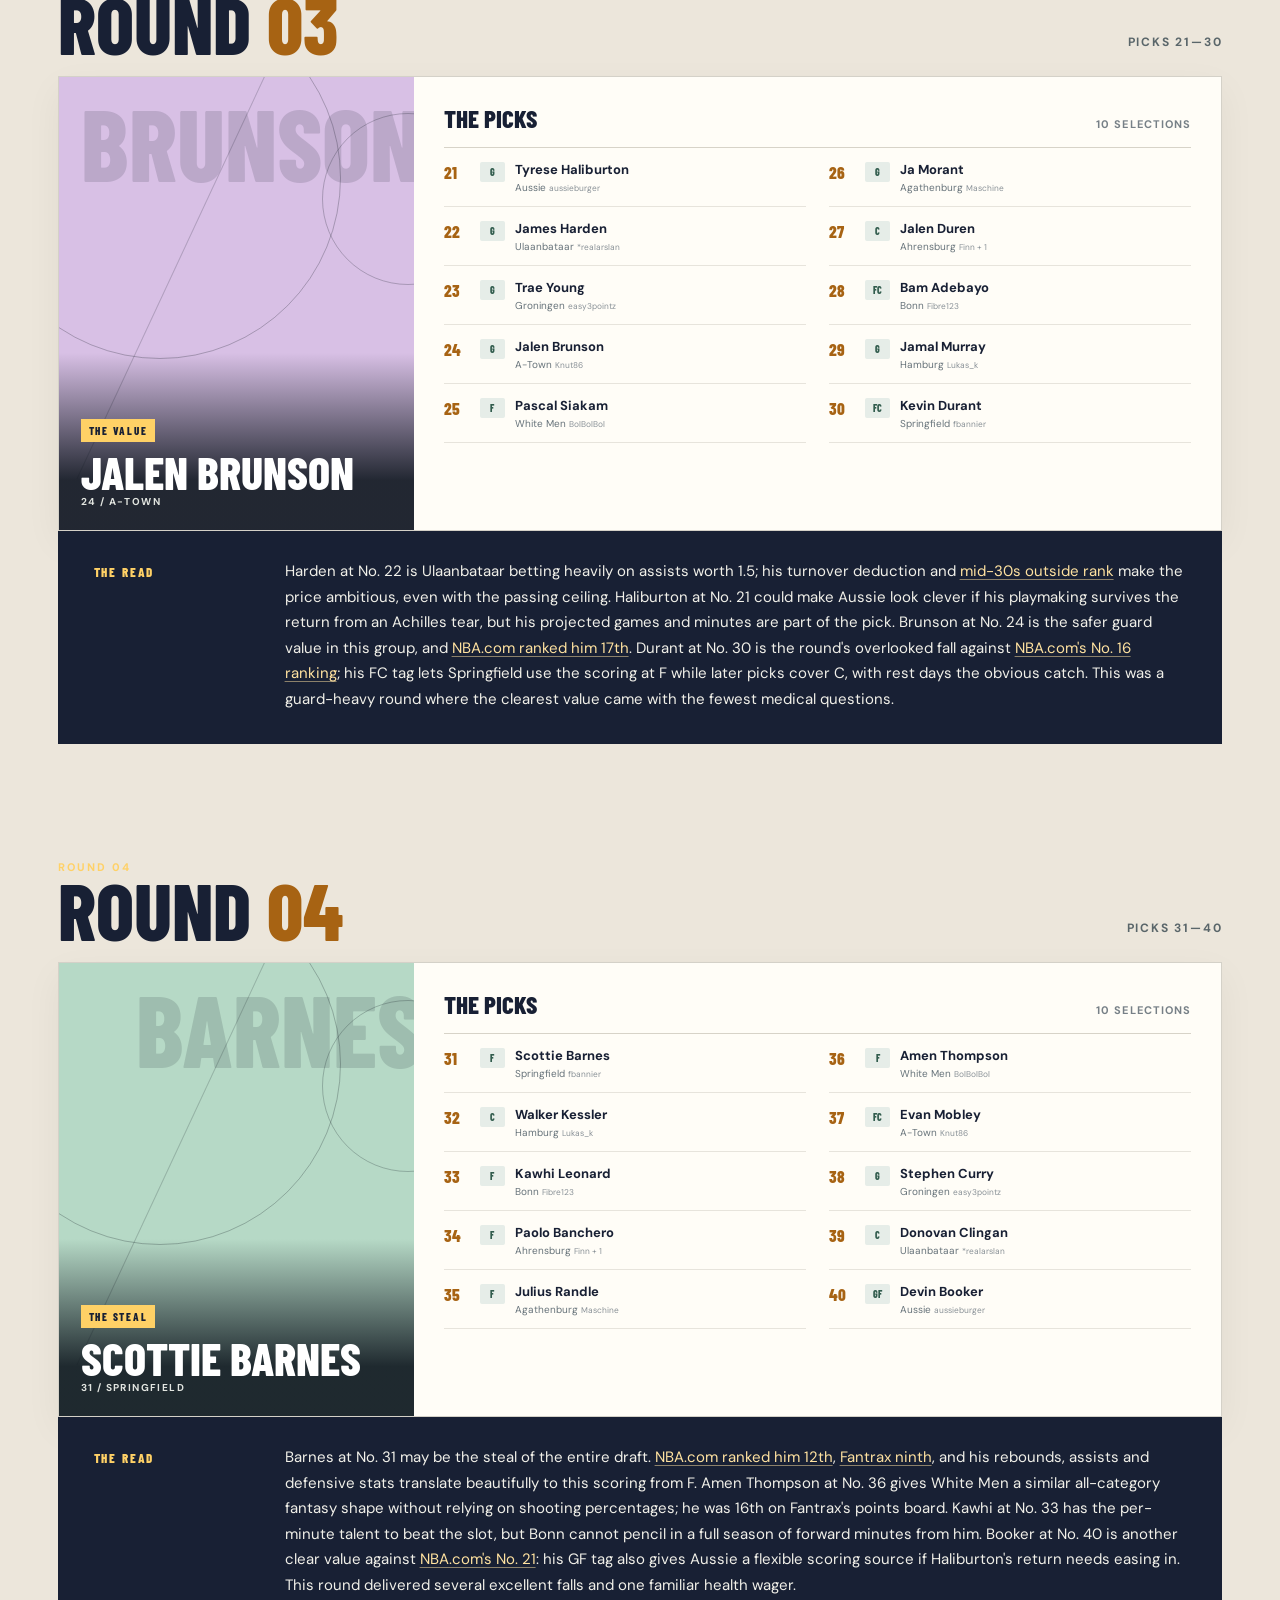
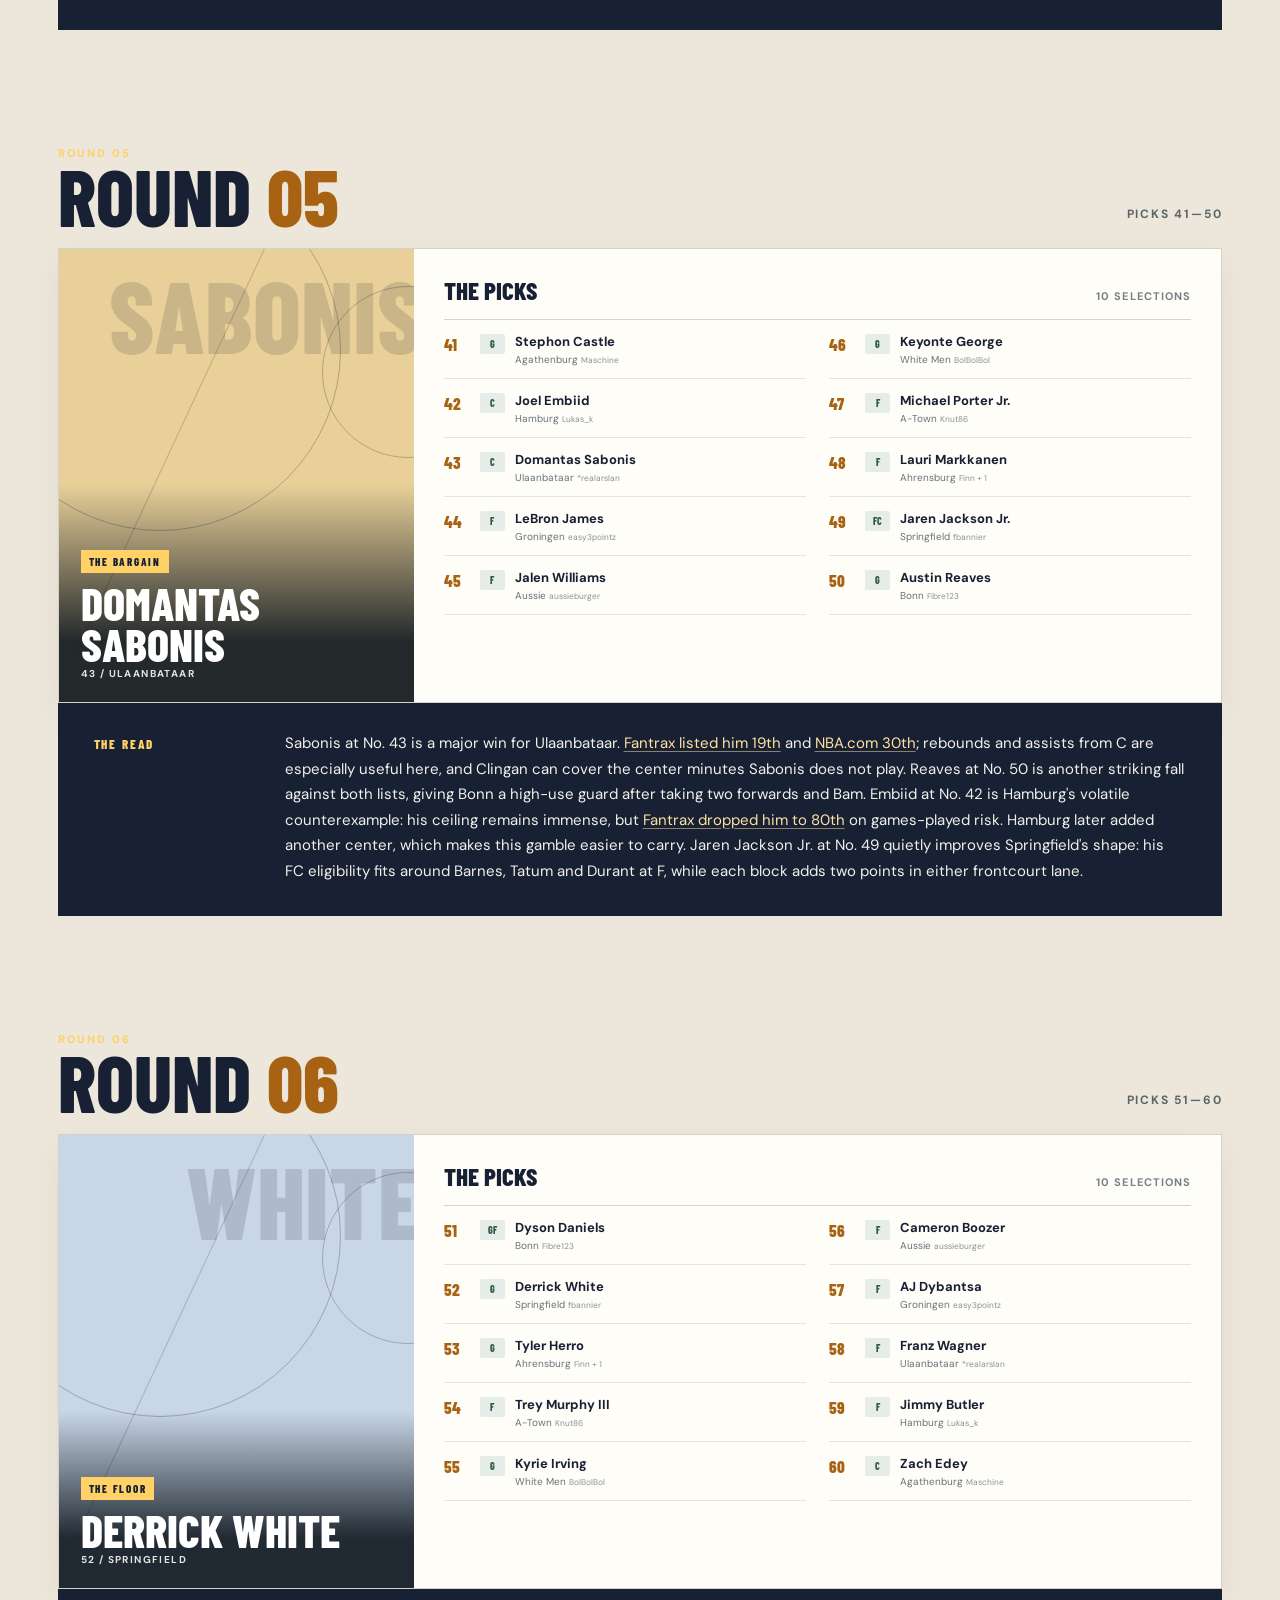
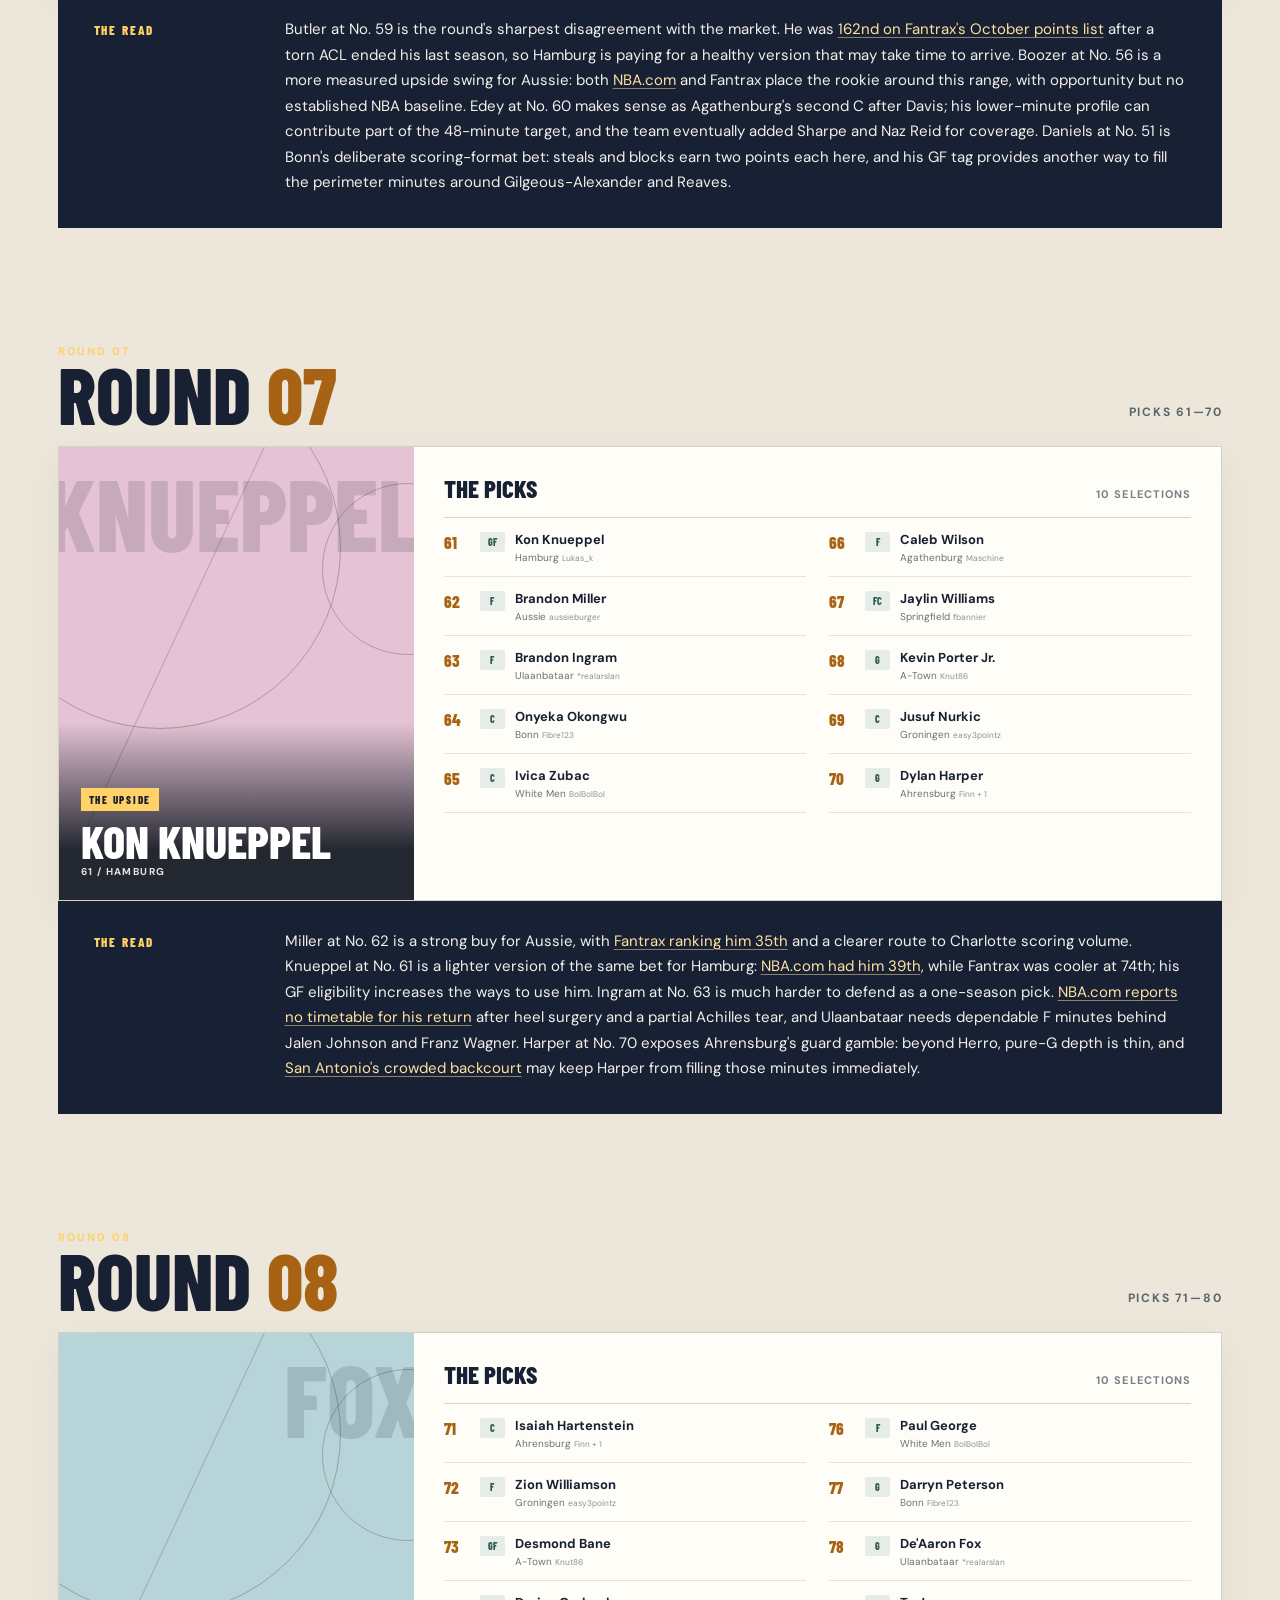
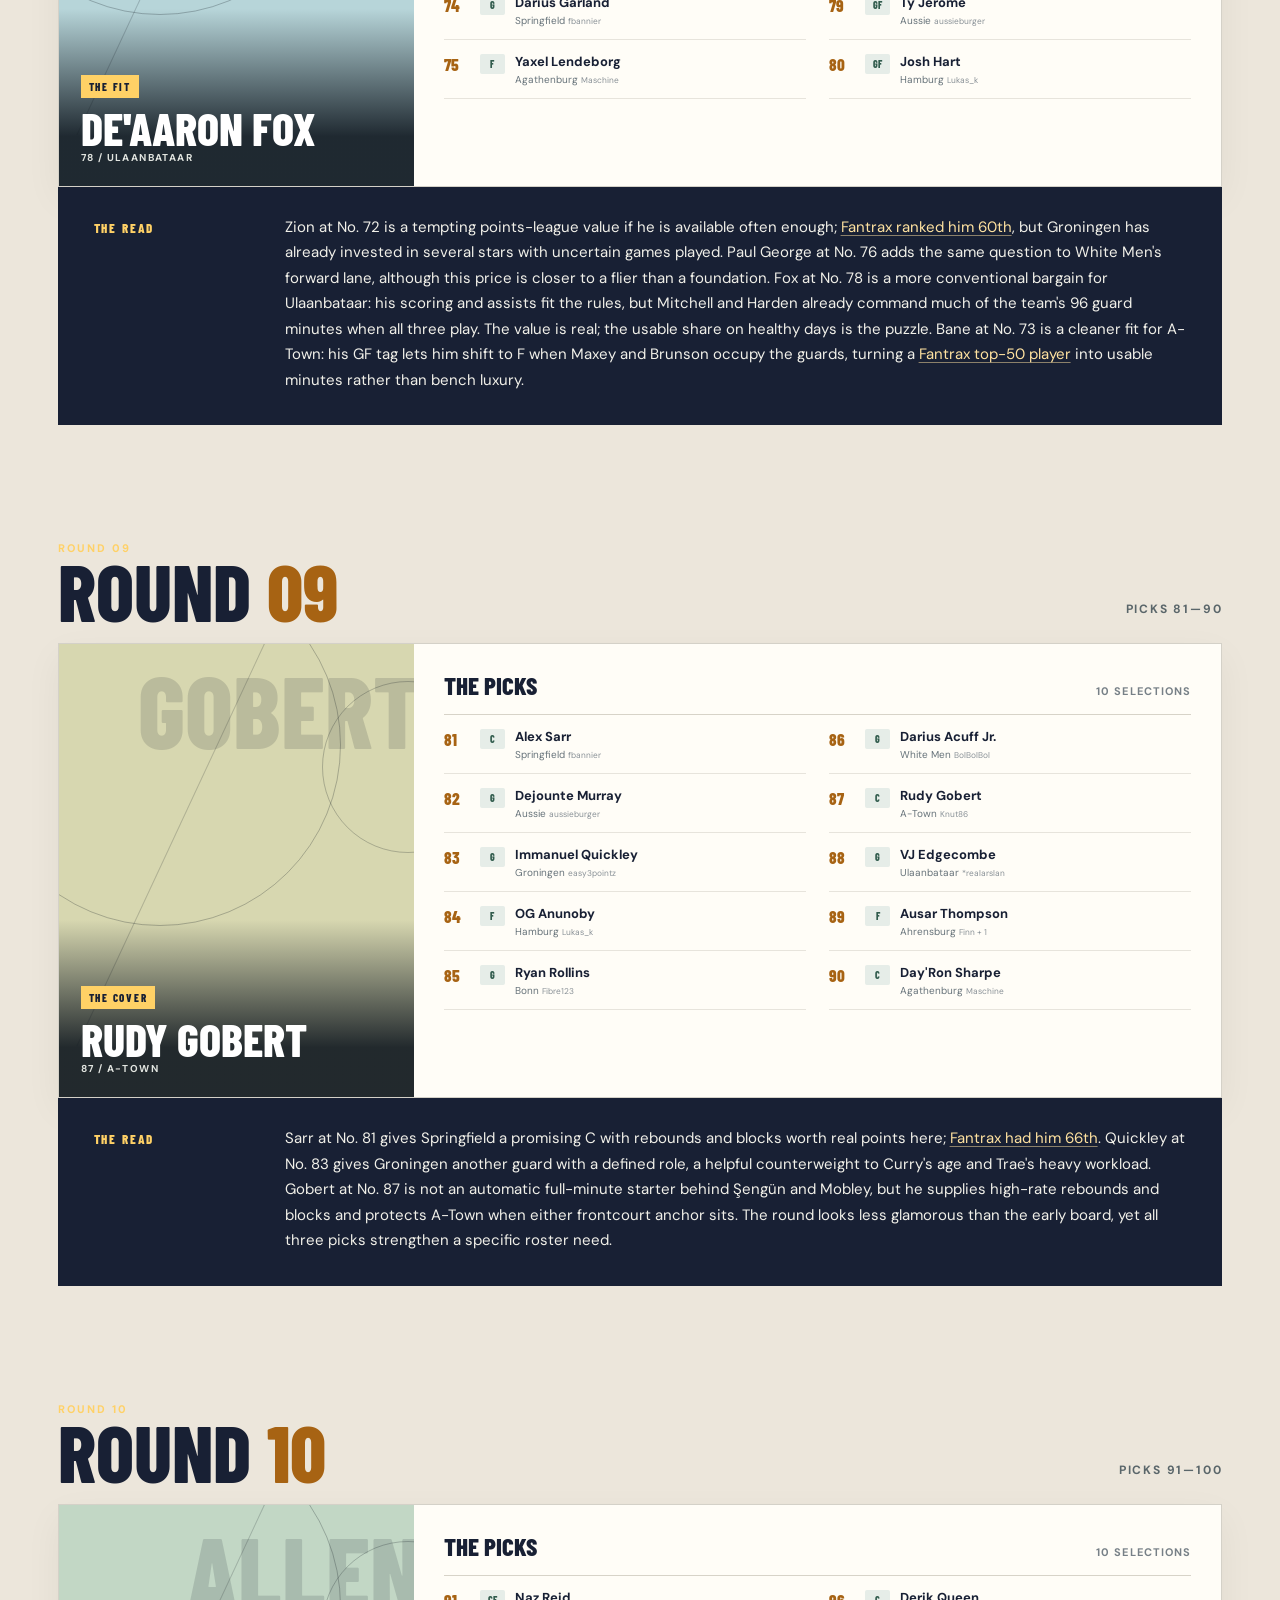
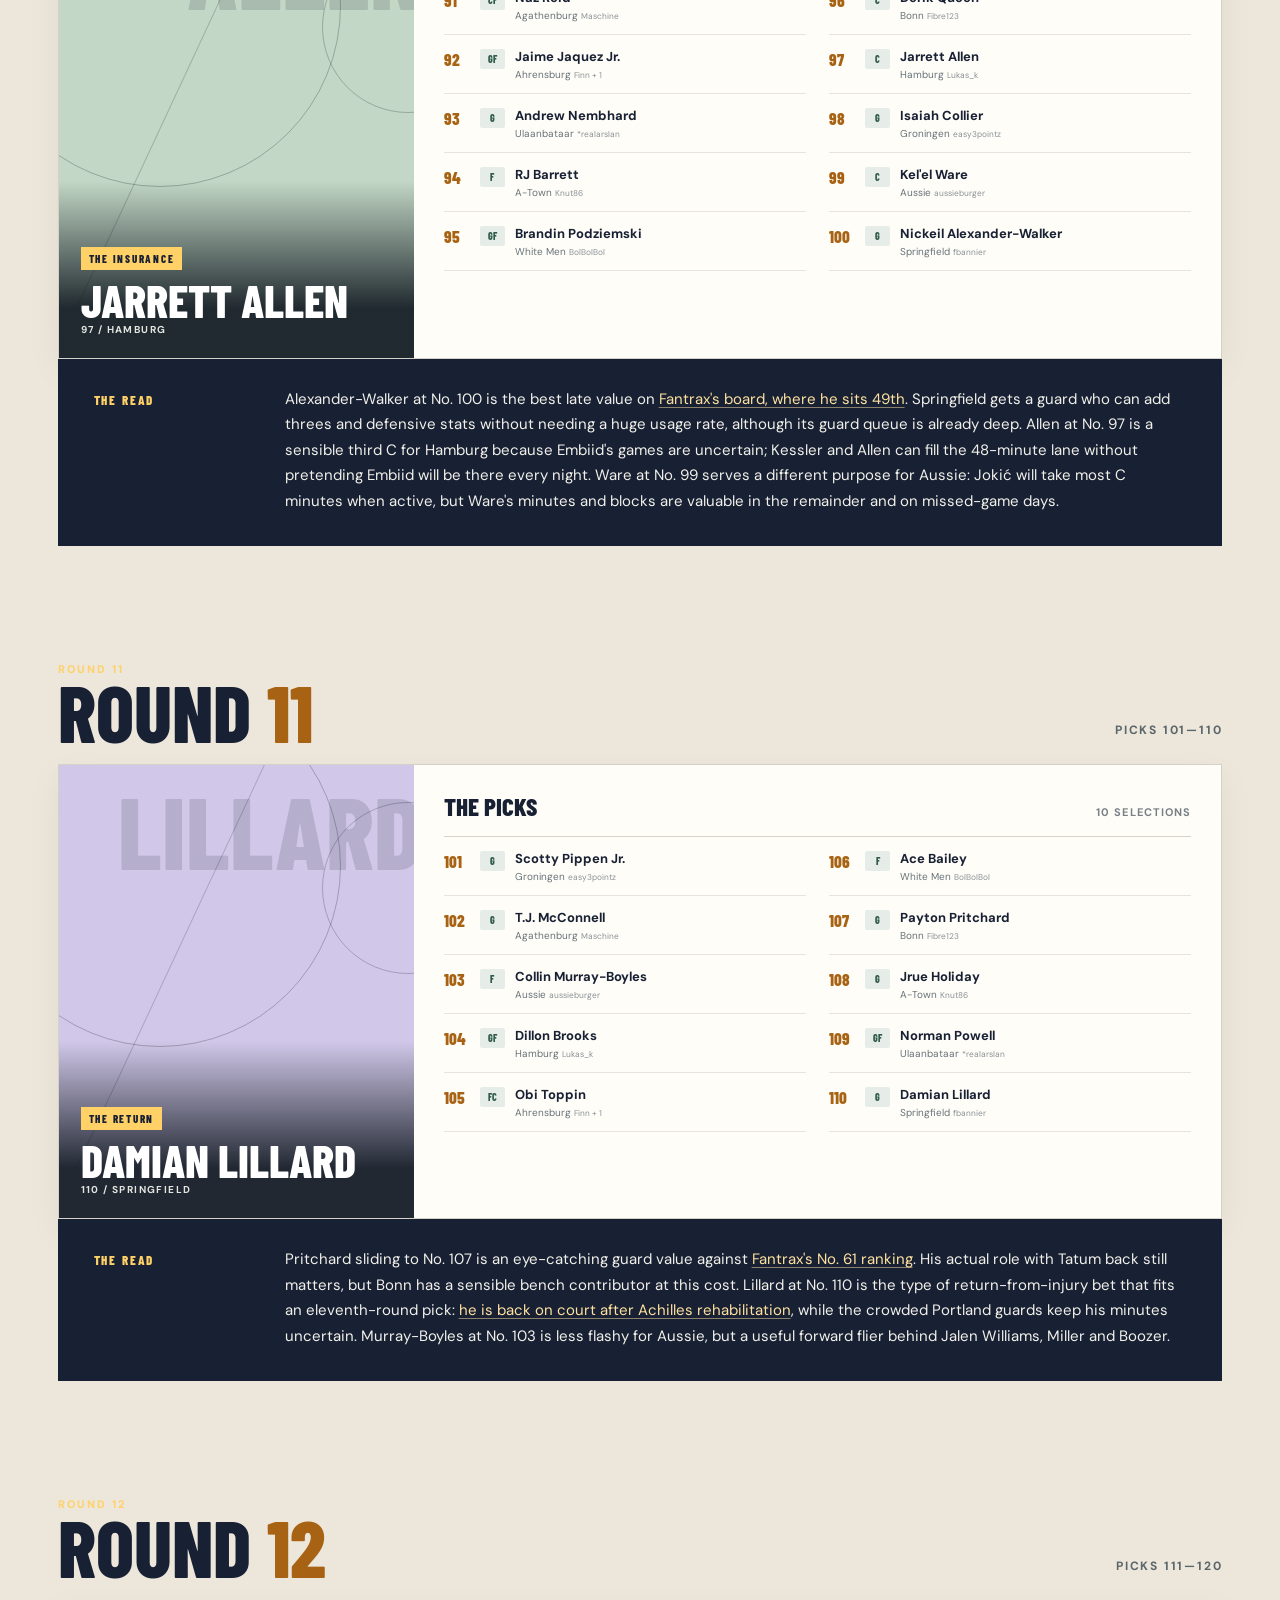
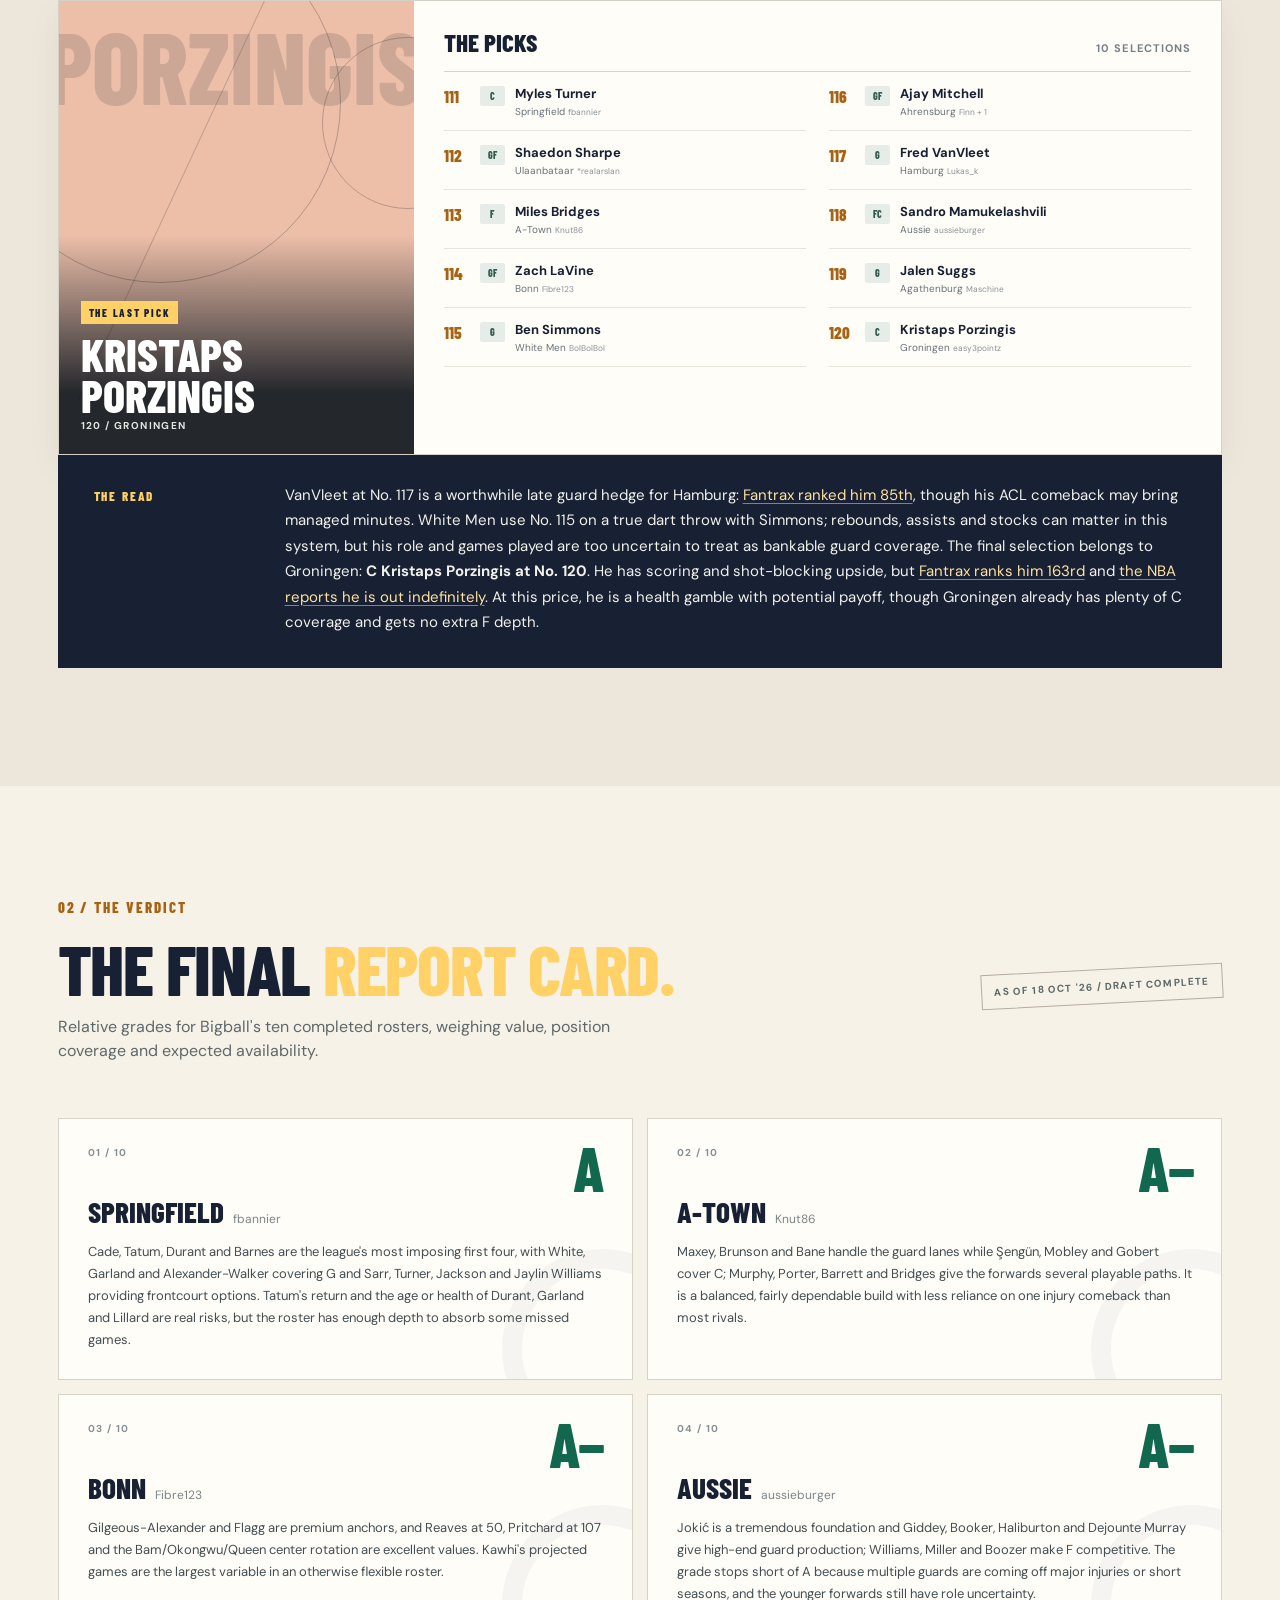
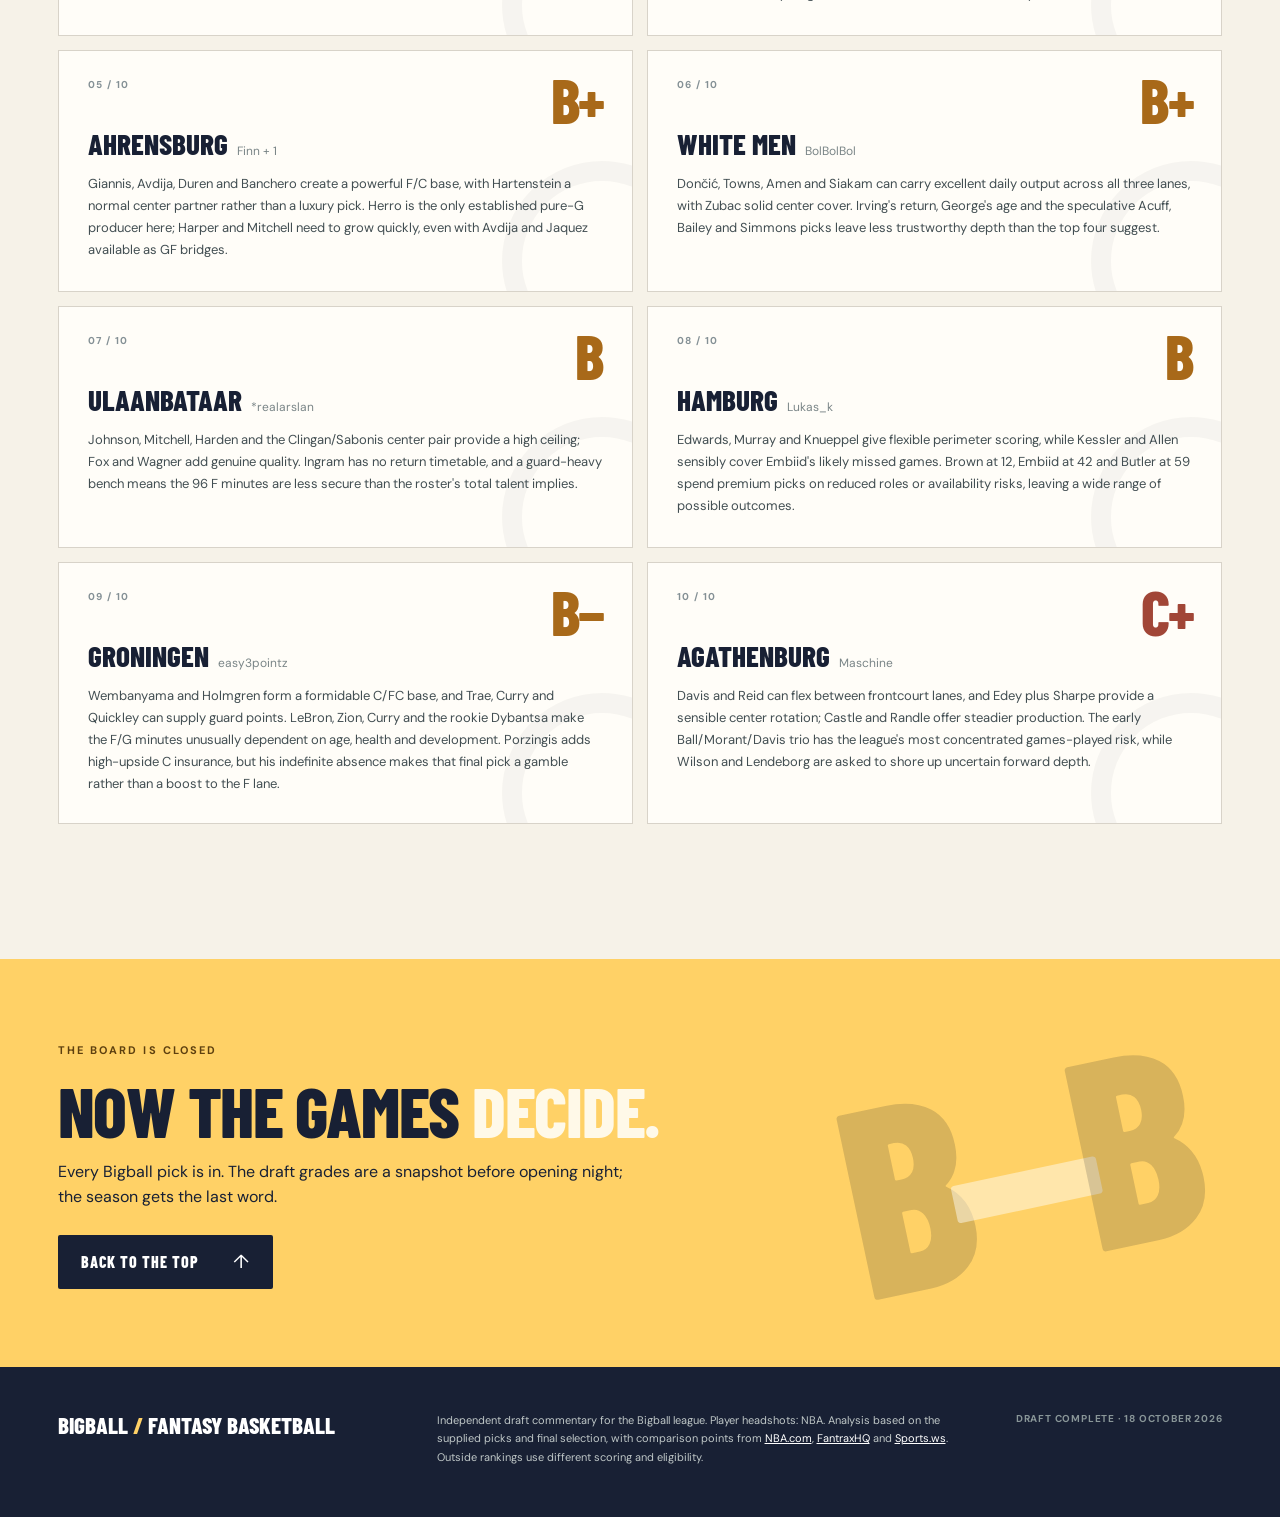
==== commit 96b66157: "Add files via upload" ====
--- a/bigball-2026/index.html
+++ b/bigball-2026/index.html
@@ -45,7 +45,7 @@
           <div class="hero-sticker"><strong>THE<br>BIGBALL<br>REPORT</strong><span>VOL. 01 / OCT '26</span></div>
         </div>
       </div>
-      <div class="snapshot-strip"><div><span>SNAPSHOT</span><strong>18 OCTOBER 2026</strong></div><div><span>STATUS</span><strong><i></i> DRAFT COMPLETE</strong></div><div><span>FINAL PICK</span><strong>DeMAR DeROZAN · 120</strong></div><div><span>REPORT</span><strong>10 TEAM GRADES</strong></div></div>
+      <div class="snapshot-strip"><div><span>SNAPSHOT</span><strong>18 OCTOBER 2026</strong></div><div><span>STATUS</span><strong><i></i> DRAFT COMPLETE</strong></div><div><span>FINAL PICK</span><strong>PORZINGIS · 120</strong></div><div><span>REPORT</span><strong>10 TEAM GRADES</strong></div></div>
     </section>
 
     <section class="rounds-section" id="rounds" aria-labelledby="rounds-title">
@@ -388,9 +388,9 @@
         <div class="round-card">
           <figure class="feature-photo">
             <div class="feature-court" aria-hidden="true"></div>
-            <span class="feature-fallback" aria-hidden="true">DEROZAN</span>
-            <img class="player-portrait " src="https://cdn.nba.com/headshots/nba/latest/1040x760/201942.png" alt="DeMar DeRozan" loading="lazy" onerror="this.hidden=true;this.parentElement.classList.add('portrait-unavailable')">
-            <figcaption><span class="feature-badge">THE LAST PICK</span><strong>DeMar DeRozan</strong><small>120 / GRONINGEN</small></figcaption>
+            <span class="feature-fallback" aria-hidden="true">PORZINGIS</span>
+            <img class="player-portrait " src="https://cdn.nba.com/headshots/nba/latest/1040x760/204001.png" alt="Kristaps Porzingis" loading="lazy" onerror="this.hidden=true;this.parentElement.classList.add('portrait-unavailable')">
+            <figcaption><span class="feature-badge">THE LAST PICK</span><strong>Kristaps Porzingis</strong><small>120 / GRONINGEN</small></figcaption>
           </figure>
           <div class="round-content">
             <div class="picks-title"><h4>The picks</h4><span>10 selections</span></div>
@@ -403,10 +403,10 @@
 <li class="pick-row" data-team="Hamburg"><span class="pick-number">117</span><span class="pick-position">G</span><span class="pick-player">Fred VanVleet</span><span class="pick-team">Hamburg<small>Lukas_k</small></span></li>
 <li class="pick-row" data-team="Aussie"><span class="pick-number">118</span><span class="pick-position">FC</span><span class="pick-player">Sandro Mamukelashvili</span><span class="pick-team">Aussie<small>aussieburger</small></span></li>
 <li class="pick-row" data-team="Agathenburg"><span class="pick-number">119</span><span class="pick-position">G</span><span class="pick-player">Jalen Suggs</span><span class="pick-team">Agathenburg<small>Maschine</small></span></li>
-<li class="pick-row" data-team="Groningen"><span class="pick-number">120</span><span class="pick-position">F</span><span class="pick-player">DeMar DeRozan</span><span class="pick-team">Groningen<small>easy3pointz</small></span></li></ol>
-          </div>
-        </div>
-        <div class="round-take"><span class="take-label">THE READ</span><p>VanVleet at No. 117 is a worthwhile late guard hedge for Hamburg: <a href="https://fantraxhq.com/2026-27-fantasy-basketball-points-league-rankings-updated/" target="_blank" rel="noopener noreferrer">Fantrax ranked him 85th</a>, though his ACL comeback may bring managed minutes. White Men use No. 115 on a true dart throw with Simmons; rebounds, assists and stocks can matter in this system, but his role and games played are too uncertain to treat as bankable guard coverage. And the missing final selection belongs to Groningen: <strong>F DeMar DeRozan at No. 120</strong>. He is <a href="https://fantraxhq.com/2026-27-fantasy-basketball-points-league-rankings-updated/" target="_blank" rel="noopener noreferrer">148th on Fantrax&#x27;s list</a>, a sensible last-pick scorer who gives an older, health-sensitive forward group another option.</p></div>
+<li class="pick-row" data-team="Groningen"><span class="pick-number">120</span><span class="pick-position">C</span><span class="pick-player">Kristaps Porzingis</span><span class="pick-team">Groningen<small>easy3pointz</small></span></li></ol>
+          </div>
+        </div>
+        <div class="round-take"><span class="take-label">THE READ</span><p>VanVleet at No. 117 is a worthwhile late guard hedge for Hamburg: <a href="https://fantraxhq.com/2026-27-fantasy-basketball-points-league-rankings-updated/" target="_blank" rel="noopener noreferrer">Fantrax ranked him 85th</a>, though his ACL comeback may bring managed minutes. White Men use No. 115 on a true dart throw with Simmons; rebounds, assists and stocks can matter in this system, but his role and games played are too uncertain to treat as bankable guard coverage. The final selection belongs to Groningen: <strong>C Kristaps Porzingis at No. 120</strong>. He has scoring and shot-blocking upside, but <a href="https://fantraxhq.com/2026-27-fantasy-basketball-points-league-rankings-updated/" target="_blank" rel="noopener noreferrer">Fantrax ranks him 163rd</a> and <a href="https://www.nba.com/news/warriors-kristaps-porzingis-out-indefinitely" target="_blank" rel="noopener noreferrer">the NBA reports he is out indefinitely</a>. At this price, he is a health gamble with potential payoff, though Groningen already has plenty of C coverage and gets no extra F depth.</p></div>
       </article></div>
     </section>
 
@@ -456,7 +456,7 @@
       <article class="grade-card grade-b" data-team="Groningen">
         <div class="grade-top"><span class="grade-rank">09 / 10</span><strong class="grade-mark">B−</strong></div>
         <div class="grade-name"><h3>Groningen</h3><span>easy3pointz</span></div>
-        <p>Wembanyama and Holmgren form a formidable C/FC base, and Trae, Curry and Quickley can supply guard points. LeBron, Zion, Curry and the rookie Dybantsa make the F/G minutes unusually dependent on age, health and development; DeRozan helps the forward floor with the final pick.</p>
+        <p>Wembanyama and Holmgren form a formidable C/FC base, and Trae, Curry and Quickley can supply guard points. LeBron, Zion, Curry and the rookie Dybantsa make the F/G minutes unusually dependent on age, health and development. Porzingis adds high-upside C insurance, but his indefinite absence makes that final pick a gamble rather than a boost to the F lane.</p>
       </article>
       <article class="grade-card grade-c" data-team="Agathenburg">
         <div class="grade-top"><span class="grade-rank">10 / 10</span><strong class="grade-mark">C+</strong></div>
